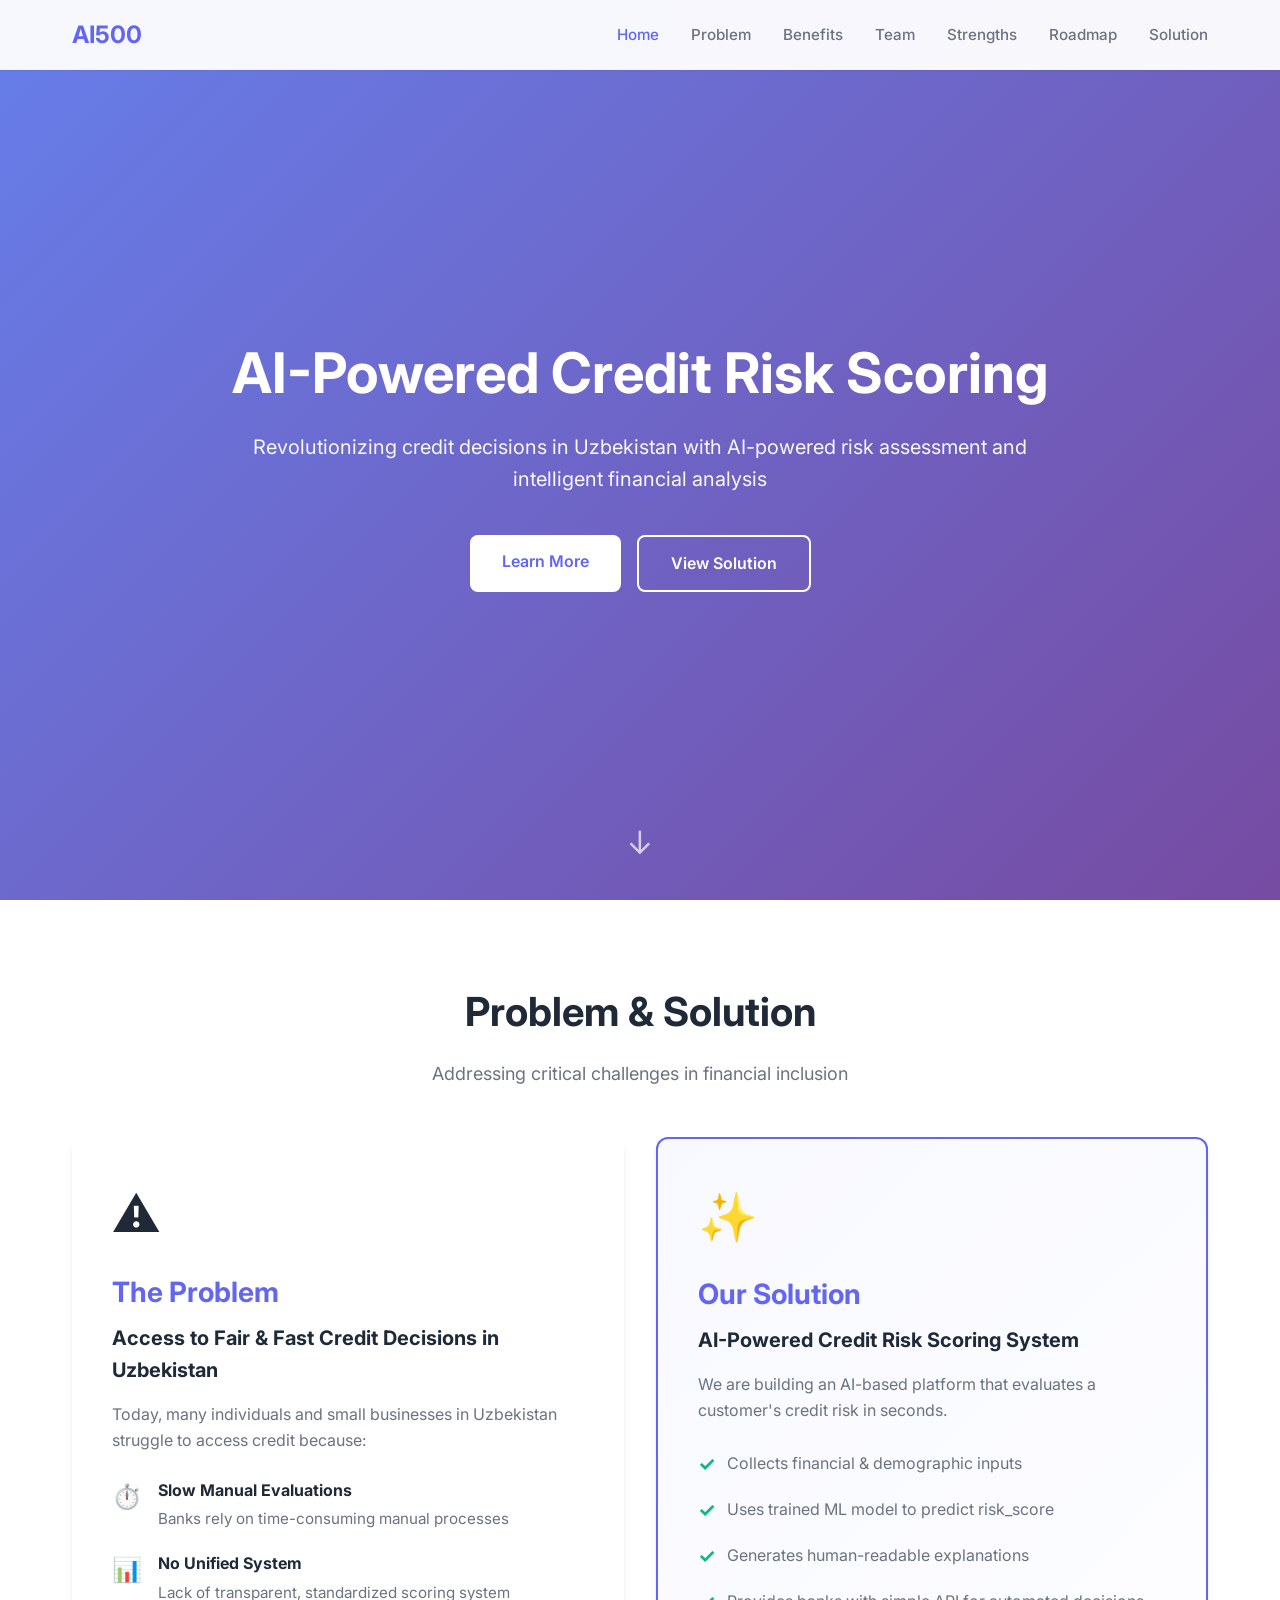
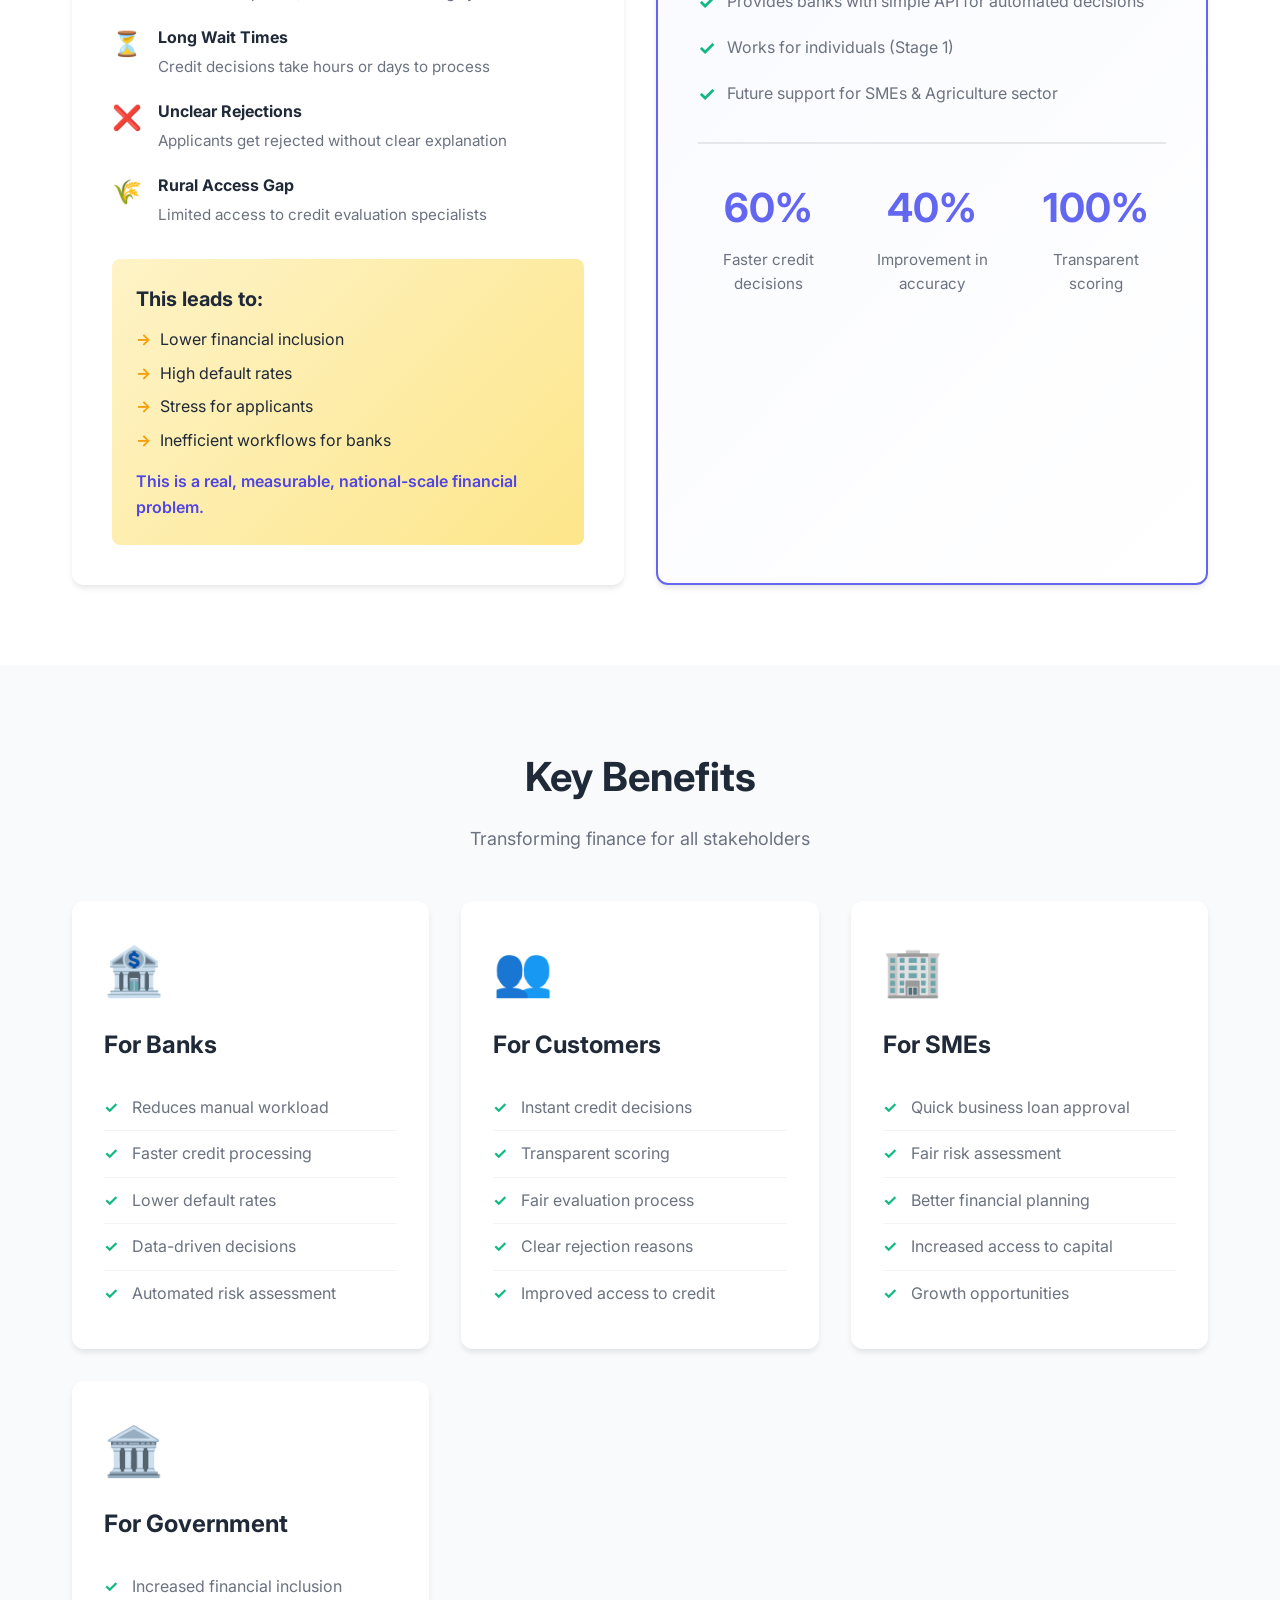
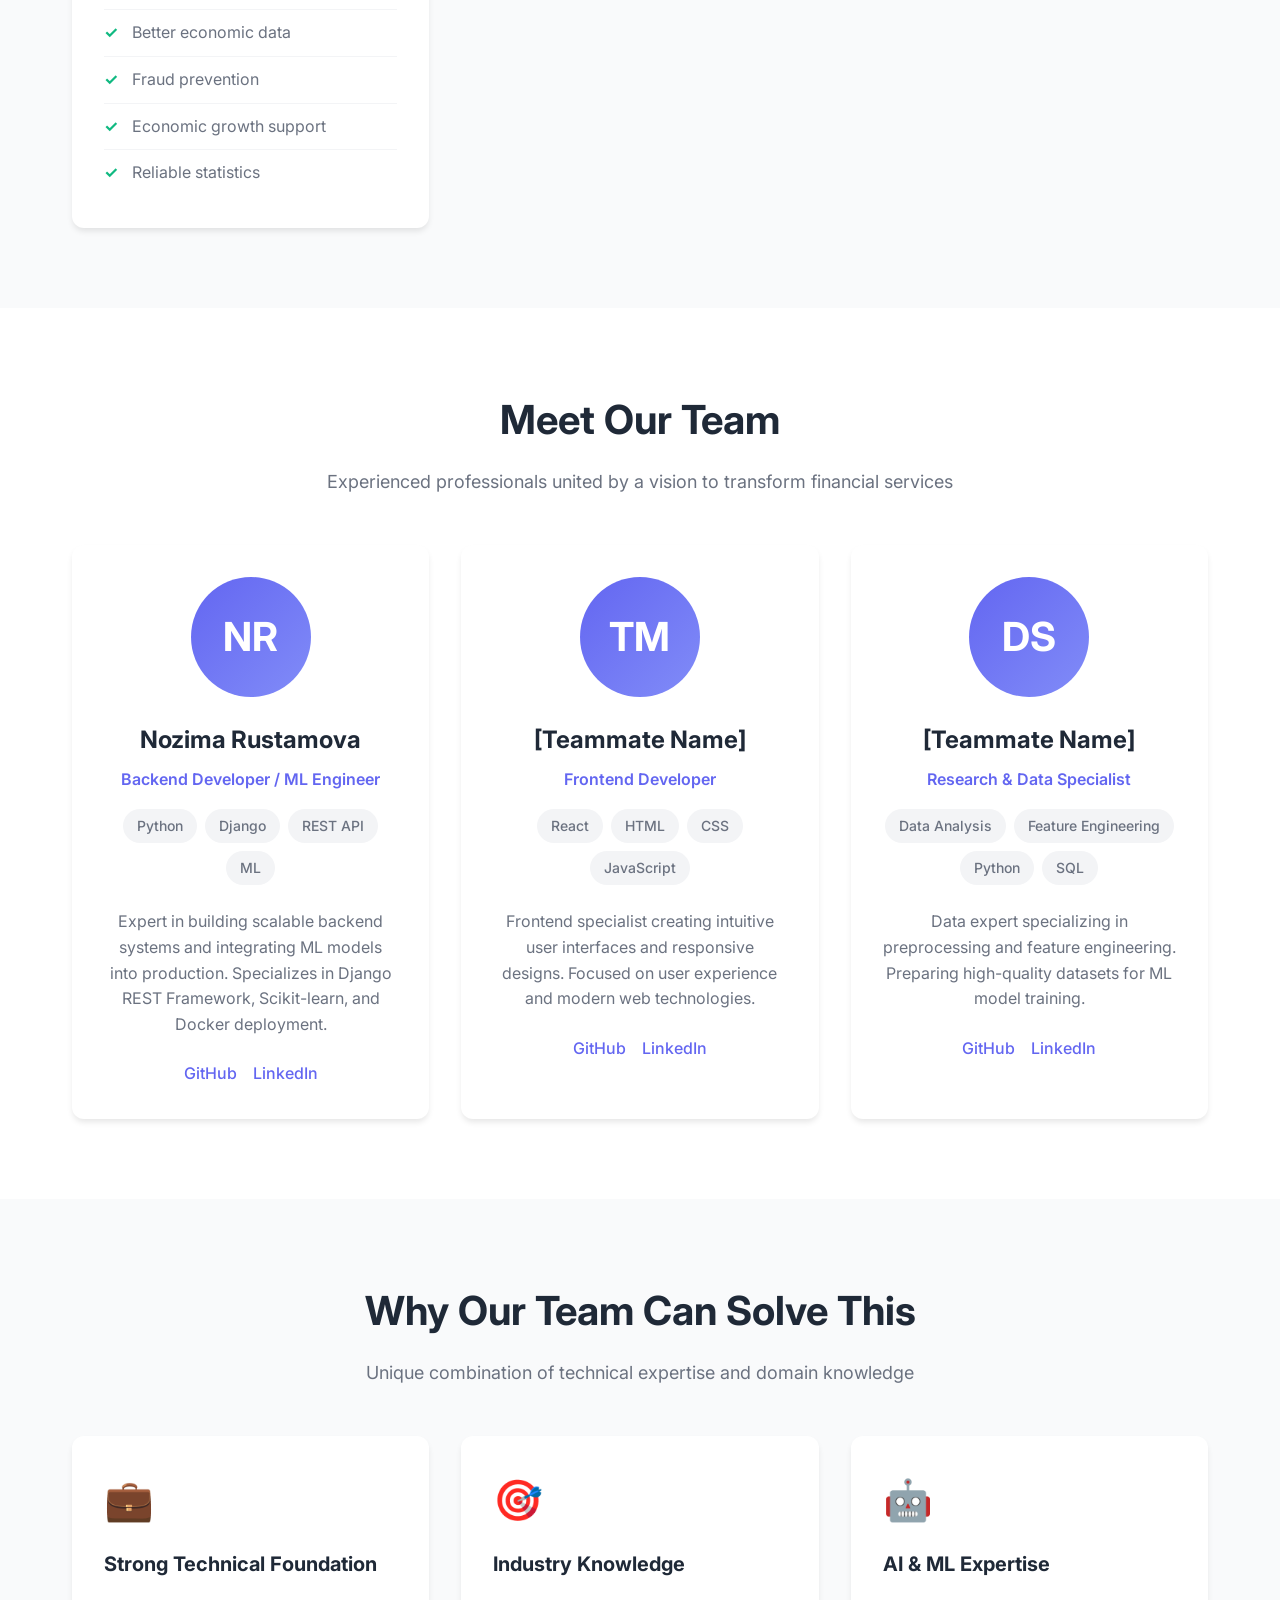
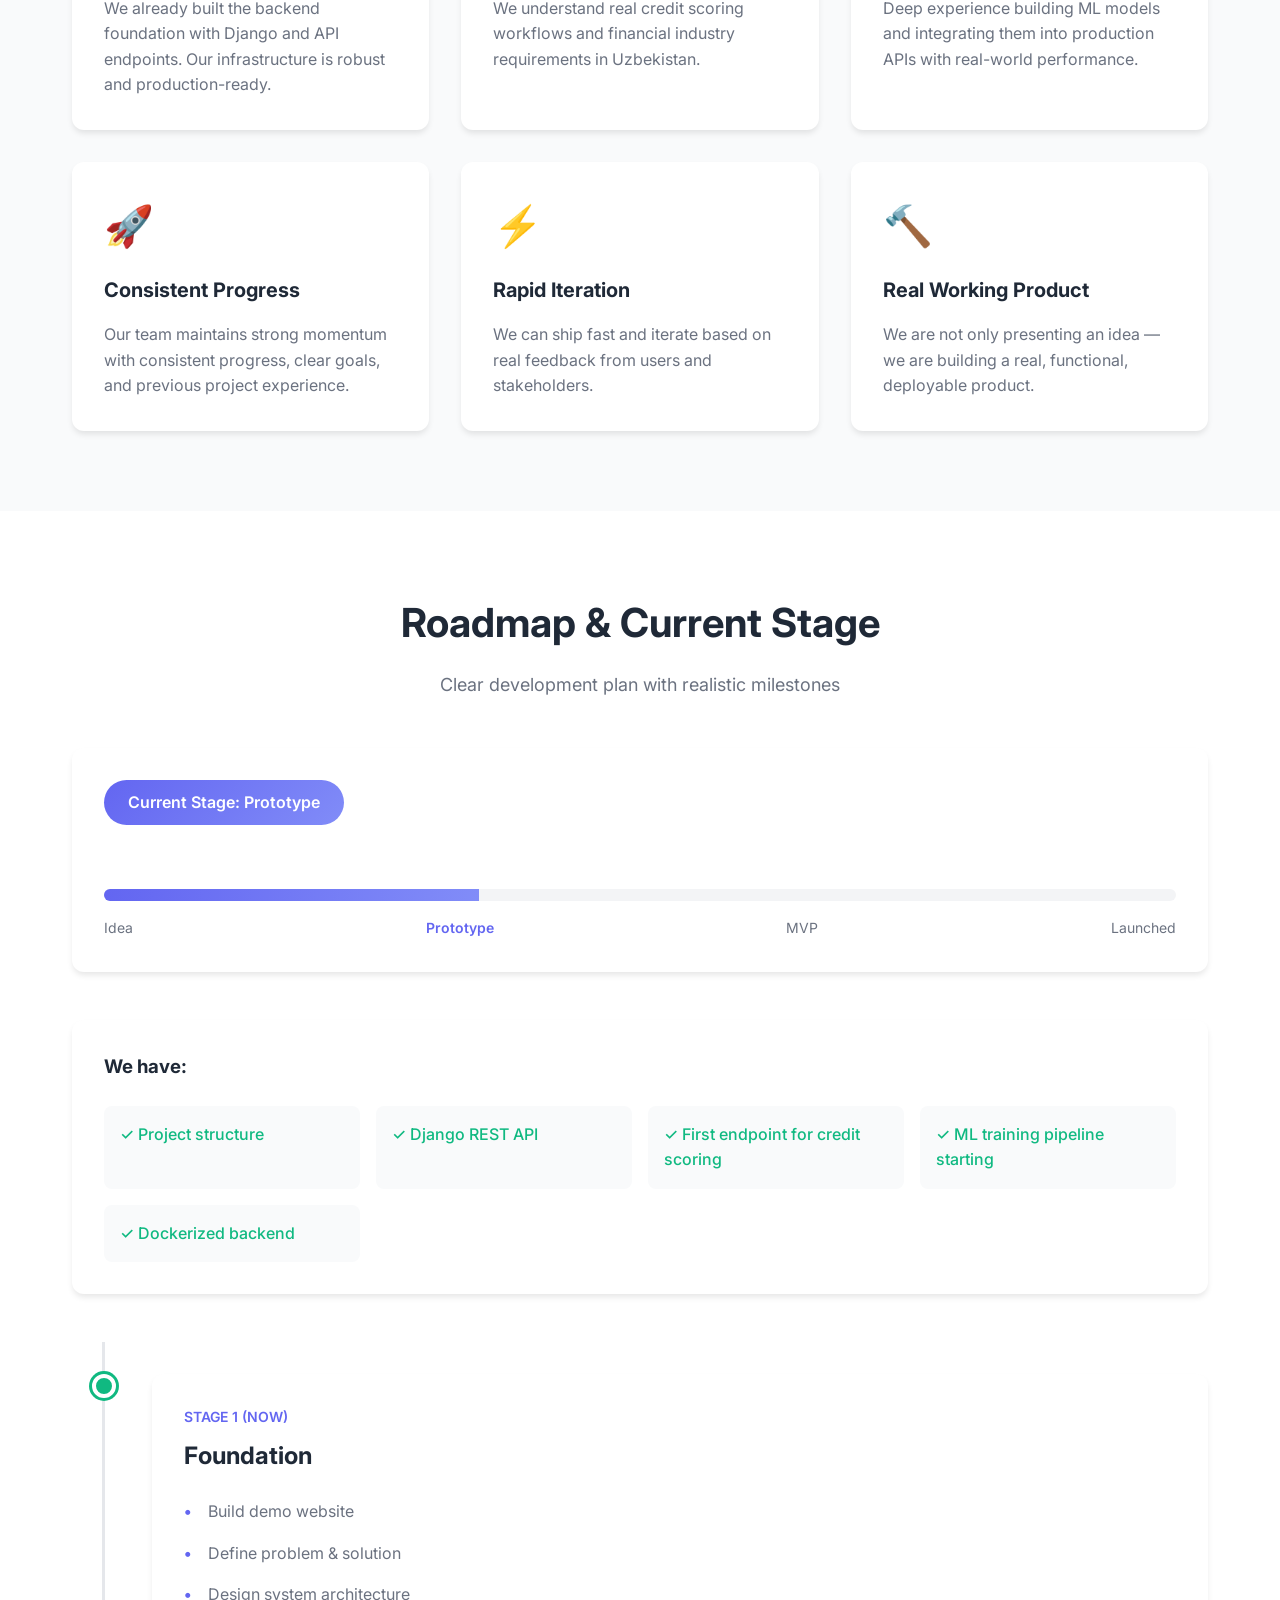
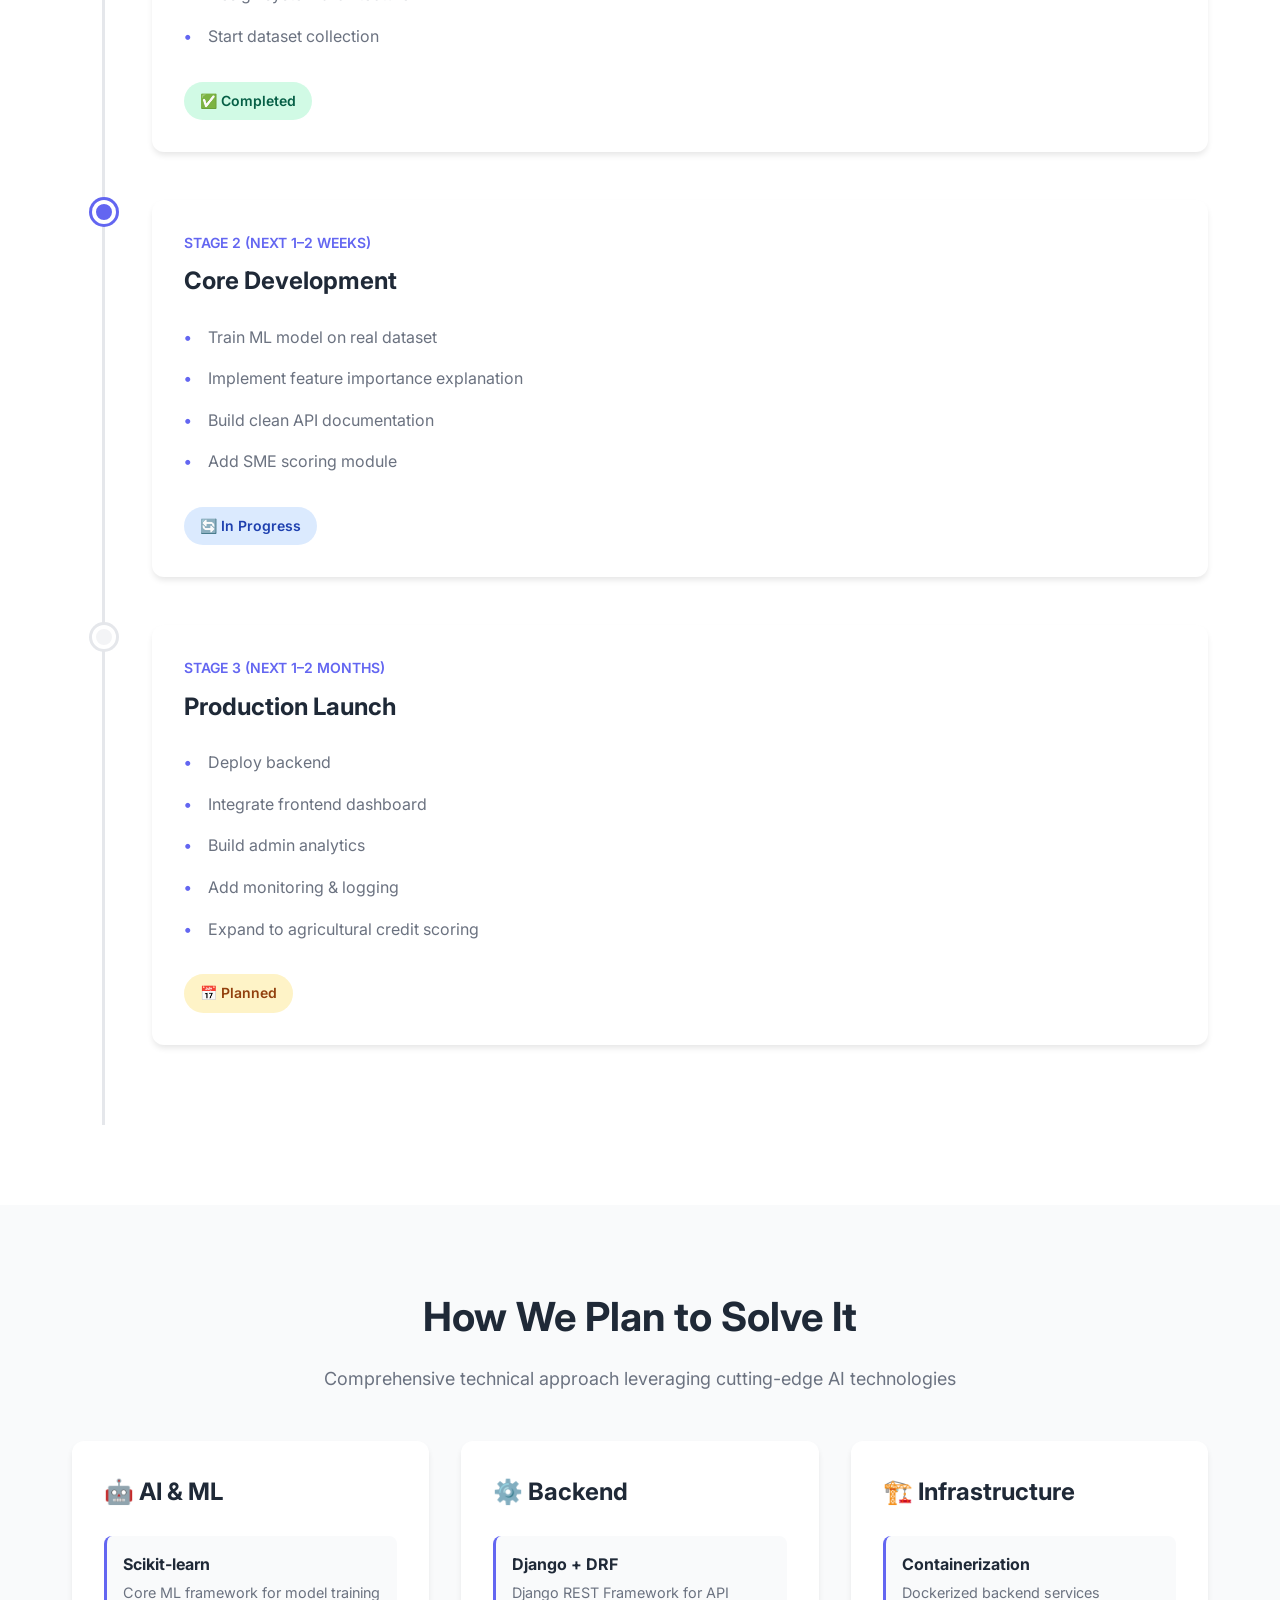
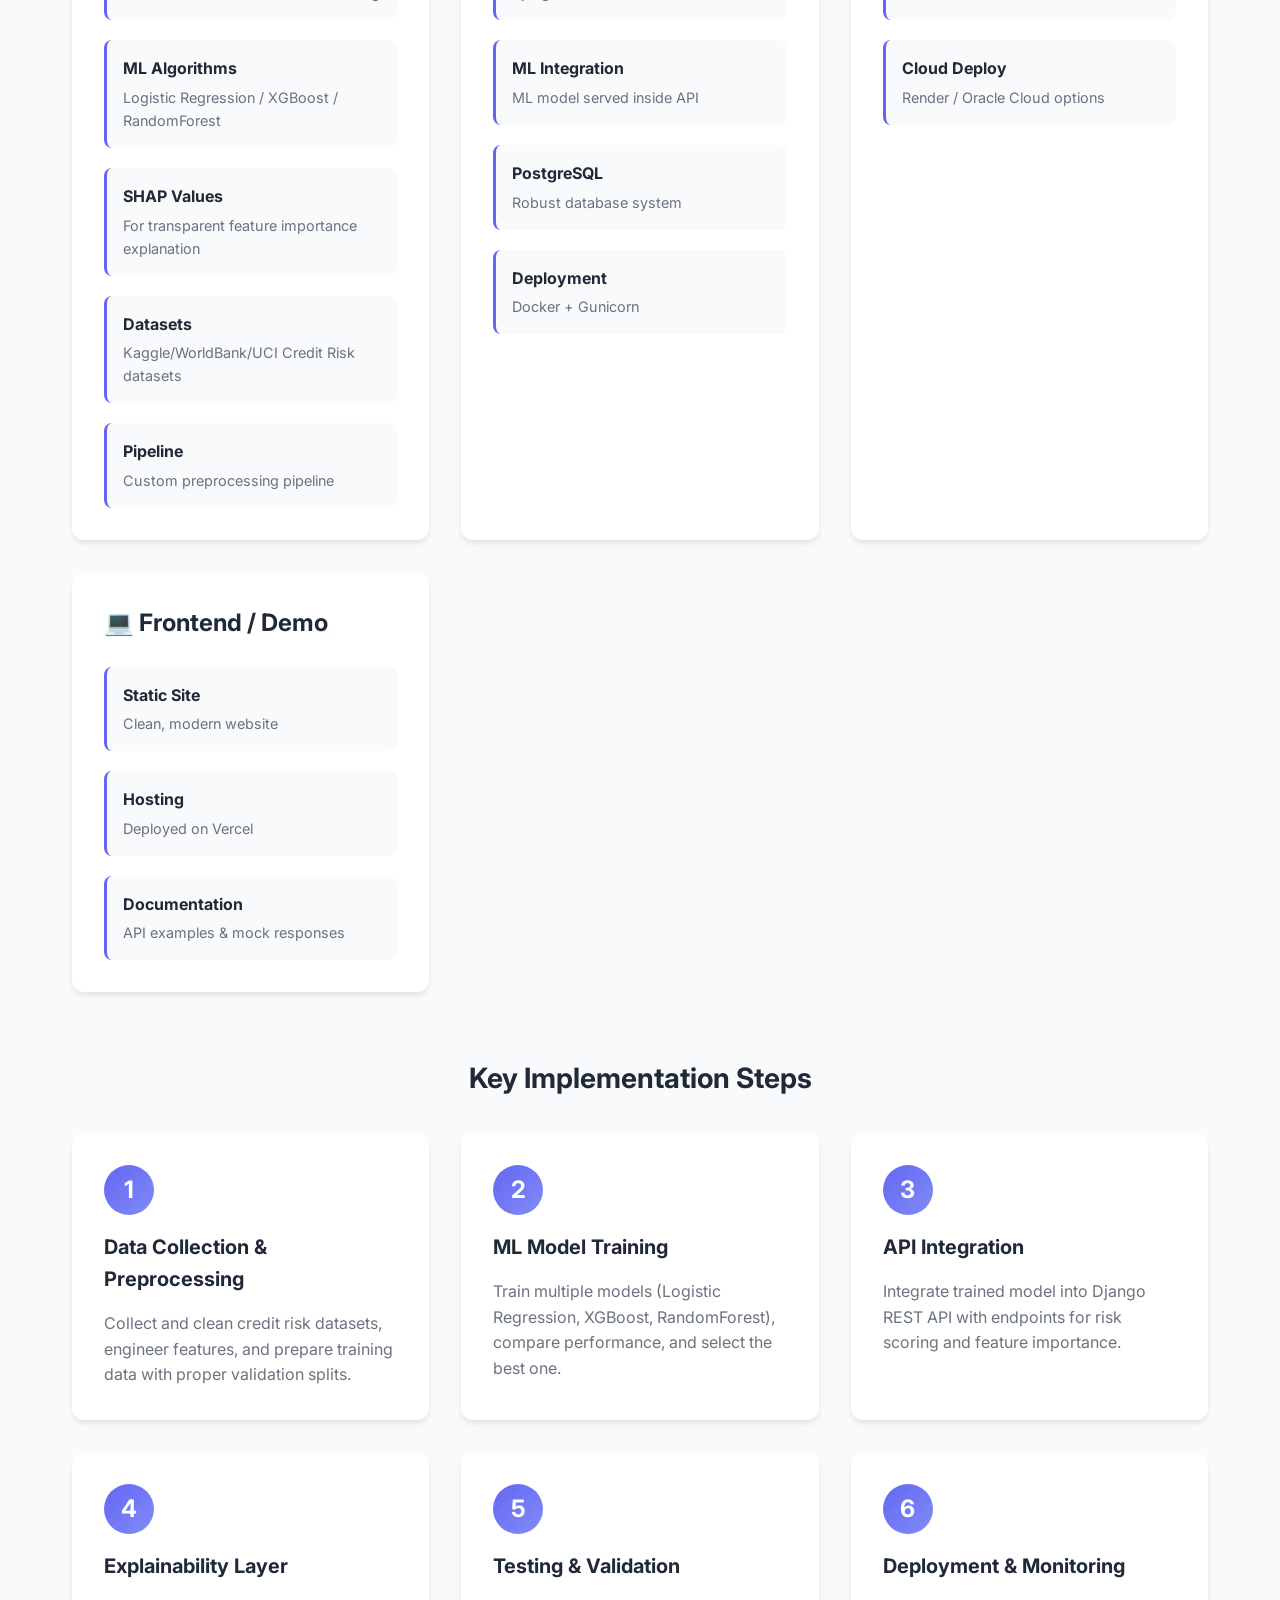
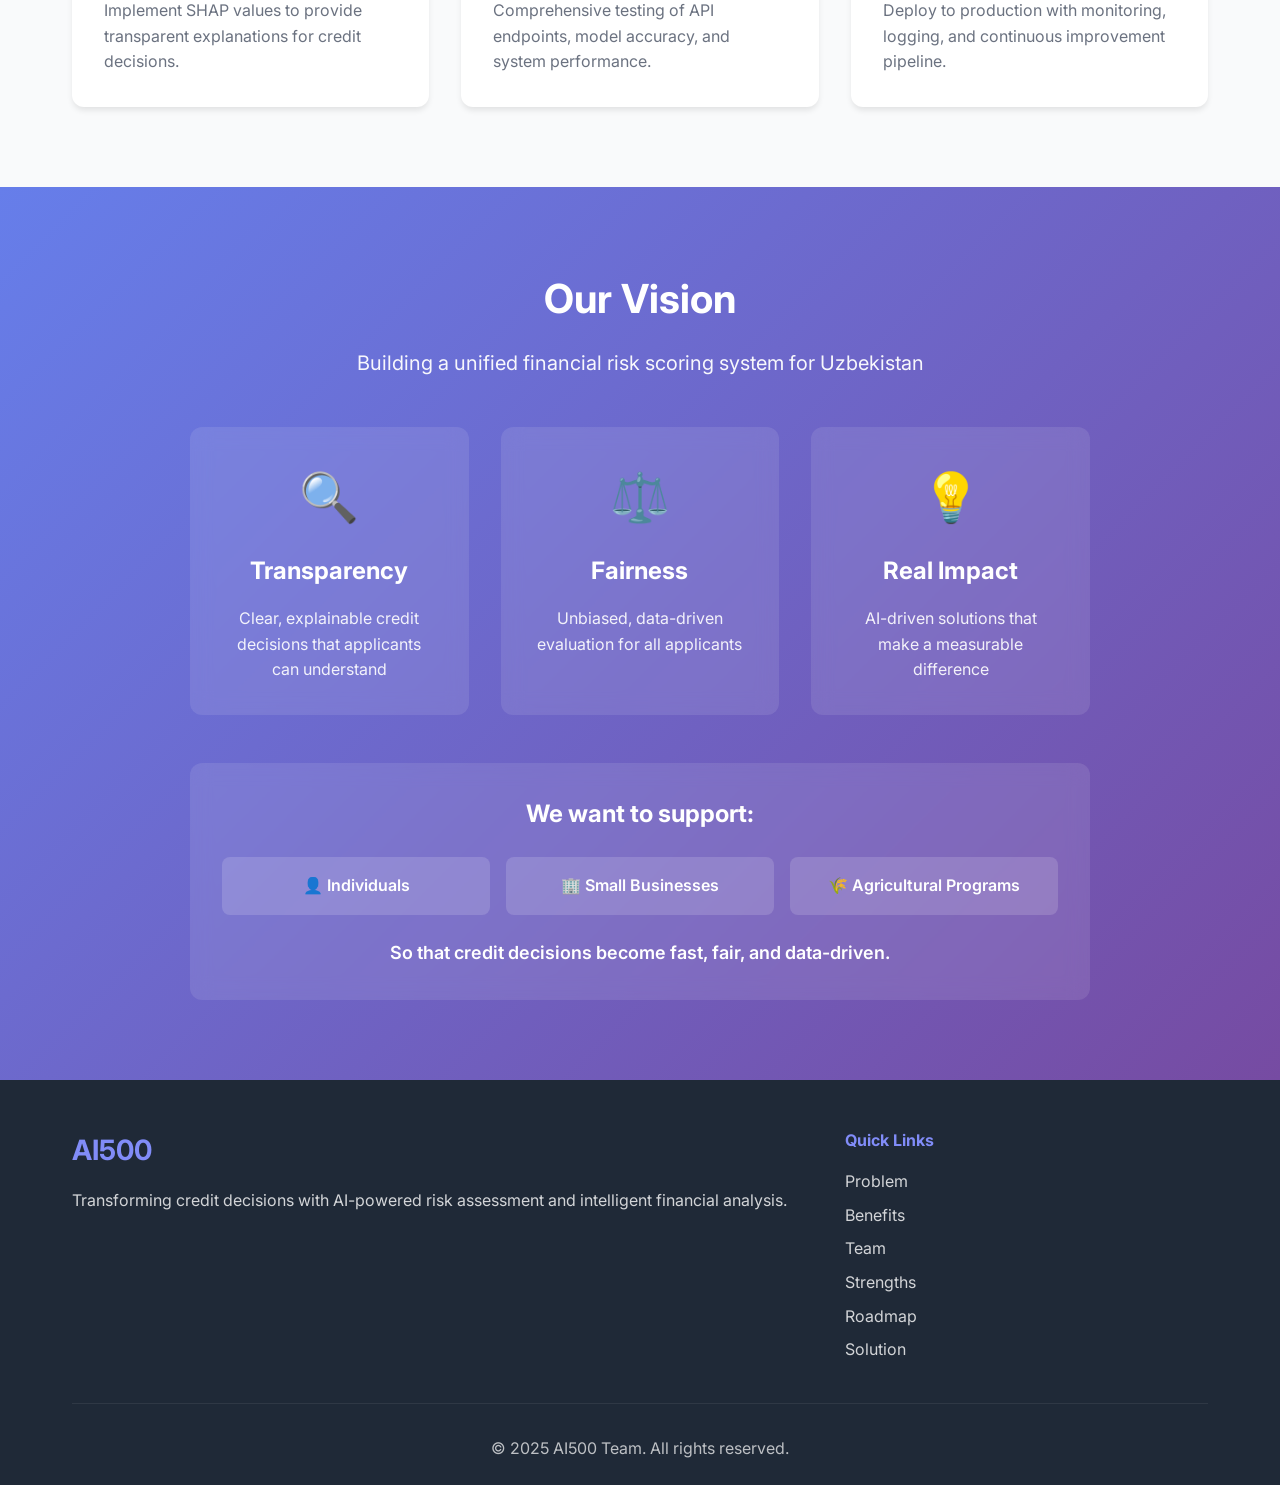
==== index.html @ 880e26fe "fixed location" ====
<!DOCTYPE html>
<html lang="en">
<head>
    <meta charset="UTF-8">
    <meta name="viewport" content="width=device-width, initial-scale=1.0">
    <title>AI500 - AI-Powered Credit Risk Scoring</title>
    <link rel="stylesheet" href="styles.css">
    <link href="https://fonts.googleapis.com/css2?family=Inter:wght@300;400;500;600;700&display=swap" rel="stylesheet">
</head>
<body>
    <!-- Navigation -->
    <nav class="navbar">
        <div class="container">
            <div class="nav-brand">AI500</div>
            <ul class="nav-menu">
                <li><a href="#hero">Home</a></li>
                <li><a href="#problem">Problem</a></li>
                <li><a href="#benefits">Benefits</a></li>
                <li><a href="#team">Team</a></li>
                <li><a href="#strengths">Strengths</a></li>
                <li><a href="#roadmap">Roadmap</a></li>
                <li><a href="#solution">Solution</a></li>
            </ul>
        </div>
    </nav>

    <!-- Hero Section -->
    <section id="hero" class="hero">
        <div class="container hero-content">
            <h1 class="hero-title">AI-Powered Credit Risk Scoring</h1>
            <p class="hero-subtitle">Revolutionizing credit decisions in Uzbekistan with AI-powered risk assessment and intelligent financial analysis</p>
            <div class="hero-buttons">
                <a href="#problem" class="btn btn-primary">Learn More</a>
                <a href="#solution" class="btn btn-secondary">View Solution</a>
            </div>
        </div>
        <div class="scroll-indicator">↓</div>
    </section>

    <!-- Problem & Solution Section -->
    <section id="problem" class="section">
        <div class="container">
            <h2 class="section-title">Problem & Solution</h2>
            <p class="section-subtitle">Addressing critical challenges in financial inclusion</p>

            <div class="problem-solution-grid">
                <!-- Problem -->
                <div class="card">
                    <div class="card-icon problem-icon">⚠️</div>
                    <h3>The Problem</h3>
                    <h4>Access to Fair & Fast Credit Decisions in Uzbekistan</h4>
                    <p class="subtext">Today, many individuals and small businesses in Uzbekistan struggle to access credit because:</p>
                    
                    <div class="issue-list">
                        <div class="issue-item">
                            <span class="issue-bullet">⏱️</span>
                            <div>
                                <strong>Slow Manual Evaluations</strong>
                                <p>Banks rely on time-consuming manual processes</p>
                            </div>
                        </div>
                        <div class="issue-item">
                            <span class="issue-bullet">📊</span>
                            <div>
                                <strong>No Unified System</strong>
                                <p>Lack of transparent, standardized scoring system</p>
                            </div>
                        </div>
                        <div class="issue-item">
                            <span class="issue-bullet">⏳</span>
                            <div>
                                <strong>Long Wait Times</strong>
                                <p>Credit decisions take hours or days to process</p>
                            </div>
                        </div>
                        <div class="issue-item">
                            <span class="issue-bullet">❌</span>
                            <div>
                                <strong>Unclear Rejections</strong>
                                <p>Applicants get rejected without clear explanation</p>
                            </div>
                        </div>
                        <div class="issue-item">
                            <span class="issue-bullet">🌾</span>
                            <div>
                                <strong>Rural Access Gap</strong>
                                <p>Limited access to credit evaluation specialists</p>
                            </div>
                        </div>
                    </div>

                    <div class="impact-box">
                        <h4>This leads to:</h4>
                        <ul>
                            <li>Lower financial inclusion</li>
                            <li>High default rates</li>
                            <li>Stress for applicants</li>
                            <li>Inefficient workflows for banks</li>
                        </ul>
                        <p class="highlight">This is a real, measurable, national-scale financial problem.</p>
                    </div>
                </div>

                <!-- Solution -->
                <div class="card card-highlight">
                    <div class="card-icon solution-icon">✨</div>
                    <h3>Our Solution</h3>
                    <h4>AI-Powered Credit Risk Scoring System</h4>
                    <p class="subtext">We are building an AI-based platform that evaluates a customer's credit risk in seconds.</p>
                    
                    <div class="feature-list">
                        <div class="feature-item">
                            <span class="feature-check">✓</span>
                            <p>Collects financial & demographic inputs</p>
                        </div>
                        <div class="feature-item">
                            <span class="feature-check">✓</span>
                            <p>Uses trained ML model to predict risk_score</p>
                        </div>
                        <div class="feature-item">
                            <span class="feature-check">✓</span>
                            <p>Generates human-readable explanations</p>
                        </div>
                        <div class="feature-item">
                            <span class="feature-check">✓</span>
                            <p>Provides banks with simple API for automated decisions</p>
                        </div>
                        <div class="feature-item">
                            <span class="feature-check">✓</span>
                            <p>Works for individuals (Stage 1)</p>
                        </div>
                        <div class="feature-item">
                            <span class="feature-check">✓</span>
                            <p>Future support for SMEs & Agriculture sector</p>
                        </div>
                    </div>

                    <div class="stats-grid">
                        <div class="stat-item">
                            <div class="stat-number">60%</div>
                            <div class="stat-label">Faster credit decisions</div>
                        </div>
                        <div class="stat-item">
                            <div class="stat-number">40%</div>
                            <div class="stat-label">Improvement in accuracy</div>
                        </div>
                        <div class="stat-item">
                            <div class="stat-number">100%</div>
                            <div class="stat-label">Transparent scoring</div>
                        </div>
                    </div>
                </div>
            </div>
        </div>
    </section>

    <!-- Benefits Section -->
    <section id="benefits" class="section section-alt">
        <div class="container">
            <h2 class="section-title">Key Benefits</h2>
            <p class="section-subtitle">Transforming finance for all stakeholders</p>

            <div class="benefits-grid">
                <div class="benefit-card">
                    <div class="benefit-icon">🏦</div>
                    <h3>For Banks</h3>
                    <ul>
                        <li>Reduces manual workload</li>
                        <li>Faster credit processing</li>
                        <li>Lower default rates</li>
                        <li>Data-driven decisions</li>
                        <li>Automated risk assessment</li>
                    </ul>
                </div>

                <div class="benefit-card">
                    <div class="benefit-icon">👥</div>
                    <h3>For Customers</h3>
                    <ul>
                        <li>Instant credit decisions</li>
                        <li>Transparent scoring</li>
                        <li>Fair evaluation process</li>
                        <li>Clear rejection reasons</li>
                        <li>Improved access to credit</li>
                    </ul>
                </div>

                <div class="benefit-card">
                    <div class="benefit-icon">🏢</div>
                    <h3>For SMEs</h3>
                    <ul>
                        <li>Quick business loan approval</li>
                        <li>Fair risk assessment</li>
                        <li>Better financial planning</li>
                        <li>Increased access to capital</li>
                        <li>Growth opportunities</li>
                    </ul>
                </div>

                <div class="benefit-card">
                    <div class="benefit-icon">🏛️</div>
                    <h3>For Government</h3>
                    <ul>
                        <li>Increased financial inclusion</li>
                        <li>Better economic data</li>
                        <li>Fraud prevention</li>
                        <li>Economic growth support</li>
                        <li>Reliable statistics</li>
                    </ul>
                </div>
            </div>
        </div>
    </section>

    <!-- Team Section -->
    <section id="team" class="section">
        <div class="container">
            <h2 class="section-title">Meet Our Team</h2>
            <p class="section-subtitle">Experienced professionals united by a vision to transform financial services</p>

            <div class="team-grid">
                <div class="team-card">
                    <div class="team-avatar">NR</div>
                    <h3>Nozima Rustamova</h3>
                    <p class="team-role">Backend Developer / ML Engineer</p>
                    <div class="team-skills">
                        <span class="skill-tag">Python</span>
                        <span class="skill-tag">Django</span>
                        <span class="skill-tag">REST API</span>
                        <span class="skill-tag">ML</span>
                    </div>
                    <p class="team-description">Expert in building scalable backend systems and integrating ML models into production. Specializes in Django REST Framework, Scikit-learn, and Docker deployment.</p>
                    <div class="team-links">
                        <a href="#" class="social-link">GitHub</a>
                        <a href="#" class="social-link">LinkedIn</a>
                    </div>
                </div>

                <div class="team-card">
                    <div class="team-avatar">TM</div>
                    <h3>[Teammate Name]</h3>
                    <p class="team-role">Frontend Developer</p>
                    <div class="team-skills">
                        <span class="skill-tag">React</span>
                        <span class="skill-tag">HTML</span>
                        <span class="skill-tag">CSS</span>
                        <span class="skill-tag">JavaScript</span>
                    </div>
                    <p class="team-description">Frontend specialist creating intuitive user interfaces and responsive designs. Focused on user experience and modern web technologies.</p>
                    <div class="team-links">
                        <a href="#" class="social-link">GitHub</a>
                        <a href="#" class="social-link">LinkedIn</a>
                    </div>
                </div>

                <div class="team-card">
                    <div class="team-avatar">DS</div>
                    <h3>[Teammate Name]</h3>
                    <p class="team-role">Research & Data Specialist</p>
                    <div class="team-skills">
                        <span class="skill-tag">Data Analysis</span>
                        <span class="skill-tag">Feature Engineering</span>
                        <span class="skill-tag">Python</span>
                        <span class="skill-tag">SQL</span>
                    </div>
                    <p class="team-description">Data expert specializing in preprocessing and feature engineering. Preparing high-quality datasets for ML model training.</p>
                    <div class="team-links">
                        <a href="#" class="social-link">GitHub</a>
                        <a href="#" class="social-link">LinkedIn</a>
                    </div>
                </div>
            </div>
        </div>
    </section>

    <!-- Strengths Section -->
    <section id="strengths" class="section section-alt">
        <div class="container">
            <h2 class="section-title">Why Our Team Can Solve This</h2>
            <p class="section-subtitle">Unique combination of technical expertise and domain knowledge</p>

            <div class="strengths-grid">
                <div class="strength-card">
                    <div class="strength-icon">💼</div>
                    <h3>Strong Technical Foundation</h3>
                    <p>We already built the backend foundation with Django and API endpoints. Our infrastructure is robust and production-ready.</p>
                </div>

                <div class="strength-card">
                    <div class="strength-icon">🎯</div>
                    <h3>Industry Knowledge</h3>
                    <p>We understand real credit scoring workflows and financial industry requirements in Uzbekistan.</p>
                </div>

                <div class="strength-card">
                    <div class="strength-icon">🤖</div>
                    <h3>AI & ML Expertise</h3>
                    <p>Deep experience building ML models and integrating them into production APIs with real-world performance.</p>
                </div>

                <div class="strength-card">
                    <div class="strength-icon">🚀</div>
                    <h3>Consistent Progress</h3>
                    <p>Our team maintains strong momentum with consistent progress, clear goals, and previous project experience.</p>
                </div>

                <div class="strength-card">
                    <div class="strength-icon">⚡</div>
                    <h3>Rapid Iteration</h3>
                    <p>We can ship fast and iterate based on real feedback from users and stakeholders.</p>
                </div>

                <div class="strength-card">
                    <div class="strength-icon">🔨</div>
                    <h3>Real Working Product</h3>
                    <p>We are not only presenting an idea — we are building a real, functional, deployable product.</p>
                </div>
            </div>
        </div>
    </section>

    <!-- Roadmap Section -->
    <section id="roadmap" class="section">
        <div class="container">
            <h2 class="section-title">Roadmap & Current Stage</h2>
            <p class="section-subtitle">Clear development plan with realistic milestones</p>

            <div class="current-stage">
                <div class="stage-badge">Current Stage: Prototype</div>
                <div class="stage-progress">
                    <div class="progress-bar">
                        <div class="progress-fill" style="width: 35%"></div>
                    </div>
                    <div class="progress-labels">
                        <span>Idea</span>
                        <span class="active">Prototype</span>
                        <span>MVP</span>
                        <span>Launched</span>
                    </div>
                </div>
            </div>

            <div class="current-status">
                <h3>We have:</h3>
                <div class="status-grid">
                    <div class="status-item completed">✓ Project structure</div>
                    <div class="status-item completed">✓ Django REST API</div>
                    <div class="status-item completed">✓ First endpoint for credit scoring</div>
                    <div class="status-item completed">✓ ML training pipeline starting</div>
                    <div class="status-item completed">✓ Dockerized backend</div>
                </div>
            </div>

            <div class="timeline">
                <div class="timeline-item">
                    <div class="timeline-marker completed"></div>
                    <div class="timeline-content">
                        <div class="timeline-period">Stage 1 (Now)</div>
                        <h3>Foundation</h3>
                        <ul>
                            <li>Build demo website</li>
                            <li>Define problem & solution</li>
                            <li>Design system architecture</li>
                            <li>Start dataset collection</li>
                        </ul>
                        <div class="timeline-status status-completed">✅ Completed</div>
                    </div>
                </div>

                <div class="timeline-item">
                    <div class="timeline-marker active"></div>
                    <div class="timeline-content">
                        <div class="timeline-period">Stage 2 (Next 1–2 weeks)</div>
                        <h3>Core Development</h3>
                        <ul>
                            <li>Train ML model on real dataset</li>
                            <li>Implement feature importance explanation</li>
                            <li>Build clean API documentation</li>
                            <li>Add SME scoring module</li>
                        </ul>
                        <div class="timeline-status status-progress">🔄 In Progress</div>
                    </div>
                </div>

                <div class="timeline-item">
                    <div class="timeline-marker"></div>
                    <div class="timeline-content">
                        <div class="timeline-period">Stage 3 (Next 1–2 months)</div>
                        <h3>Production Launch</h3>
                        <ul>
                            <li>Deploy backend</li>
                            <li>Integrate frontend dashboard</li>
                            <li>Build admin analytics</li>
                            <li>Add monitoring & logging</li>
                            <li>Expand to agricultural credit scoring</li>
                        </ul>
                        <div class="timeline-status status-planned">📅 Planned</div>
                    </div>
                </div>
            </div>
        </div>
    </section>

    <!-- Solution/Tech Stack Section -->
    <section id="solution" class="section section-alt">
        <div class="container">
            <h2 class="section-title">How We Plan to Solve It</h2>
            <p class="section-subtitle">Comprehensive technical approach leveraging cutting-edge AI technologies</p>

            <div class="tech-overview">
                <div class="tech-category">
                    <h3>🤖 AI & ML</h3>
                    <div class="tech-items">
                        <div class="tech-item">
                            <strong>Scikit-learn</strong>
                            <p>Core ML framework for model training</p>
                        </div>
                        <div class="tech-item">
                            <strong>ML Algorithms</strong>
                            <p>Logistic Regression / XGBoost / RandomForest</p>
                        </div>
                        <div class="tech-item">
                            <strong>SHAP Values</strong>
                            <p>For transparent feature importance explanation</p>
                        </div>
                        <div class="tech-item">
                            <strong>Datasets</strong>
                            <p>Kaggle/WorldBank/UCI Credit Risk datasets</p>
                        </div>
                        <div class="tech-item">
                            <strong>Pipeline</strong>
                            <p>Custom preprocessing pipeline</p>
                        </div>
                    </div>
                </div>

                <div class="tech-category">
                    <h3>⚙️ Backend</h3>
                    <div class="tech-items">
                        <div class="tech-item">
                            <strong>Django + DRF</strong>
                            <p>Django REST Framework for API</p>
                        </div>
                        <div class="tech-item">
                            <strong>ML Integration</strong>
                            <p>ML model served inside API</p>
                        </div>
                        <div class="tech-item">
                            <strong>PostgreSQL</strong>
                            <p>Robust database system</p>
                        </div>
                        <div class="tech-item">
                            <strong>Deployment</strong>
                            <p>Docker + Gunicorn</p>
                        </div>
                    </div>
                </div>

                <div class="tech-category">
                    <h3>🏗️ Infrastructure</h3>
                    <div class="tech-items">
                        <div class="tech-item">
                            <strong>Containerization</strong>
                            <p>Dockerized backend services</p>
                        </div>
                        <div class="tech-item">
                            <strong>Cloud Deploy</strong>
                            <p>Render / Oracle Cloud options</p>
                        </div>
                    </div>
                </div>

                <div class="tech-category">
                    <h3>💻 Frontend / Demo</h3>
                    <div class="tech-items">
                        <div class="tech-item">
                            <strong>Static Site</strong>
                            <p>Clean, modern website</p>
                        </div>
                        <div class="tech-item">
                            <strong>Hosting</strong>
                            <p>Deployed on Vercel</p>
                        </div>
                        <div class="tech-item">
                            <strong>Documentation</strong>
                            <p>API examples & mock responses</p>
                        </div>
                    </div>
                </div>
            </div>

            <div class="architecture-steps">
                <h3>Key Implementation Steps</h3>
                <div class="steps-grid">
                    <div class="step-card">
                        <div class="step-number">1</div>
                        <h4>Data Collection & Preprocessing</h4>
                        <p>Collect and clean credit risk datasets, engineer features, and prepare training data with proper validation splits.</p>
                    </div>
                    <div class="step-card">
                        <div class="step-number">2</div>
                        <h4>ML Model Training</h4>
                        <p>Train multiple models (Logistic Regression, XGBoost, RandomForest), compare performance, and select the best one.</p>
                    </div>
                    <div class="step-card">
                        <div class="step-number">3</div>
                        <h4>API Integration</h4>
                        <p>Integrate trained model into Django REST API with endpoints for risk scoring and feature importance.</p>
                    </div>
                    <div class="step-card">
                        <div class="step-number">4</div>
                        <h4>Explainability Layer</h4>
                        <p>Implement SHAP values to provide transparent explanations for credit decisions.</p>
                    </div>
                    <div class="step-card">
                        <div class="step-number">5</div>
                        <h4>Testing & Validation</h4>
                        <p>Comprehensive testing of API endpoints, model accuracy, and system performance.</p>
                    </div>
                    <div class="step-card">
                        <div class="step-number">6</div>
                        <h4>Deployment & Monitoring</h4>
                        <p>Deploy to production with monitoring, logging, and continuous improvement pipeline.</p>
                    </div>
                </div>
            </div>
        </div>
    </section>

    <!-- Vision Section -->
    <section id="vision" class="section vision-section">
        <div class="container">
            <div class="vision-content">
                <h2>Our Vision</h2>
                <p class="vision-intro">Building a unified financial risk scoring system for Uzbekistan</p>
                
                <div class="vision-pillars">
                    <div class="pillar">
                        <div class="pillar-icon">🔍</div>
                        <h3>Transparency</h3>
                        <p>Clear, explainable credit decisions that applicants can understand</p>
                    </div>
                    <div class="pillar">
                        <div class="pillar-icon">⚖️</div>
                        <h3>Fairness</h3>
                        <p>Unbiased, data-driven evaluation for all applicants</p>
                    </div>
                    <div class="pillar">
                        <div class="pillar-icon">💡</div>
                        <h3>Real Impact</h3>
                        <p>AI-driven solutions that make a measurable difference</p>
                    </div>
                </div>

                <div class="vision-targets">
                    <h3>We want to support:</h3>
                    <div class="targets-grid">
                        <div class="target-item">👤 Individuals</div>
                        <div class="target-item">🏢 Small Businesses</div>
                        <div class="target-item">🌾 Agricultural Programs</div>
                    </div>
                    <p class="vision-goal">So that credit decisions become fast, fair, and data-driven.</p>
                </div>
            </div>
        </div>
    </section>

    <!-- Footer -->
    <footer class="footer">
        <div class="container">
            <div class="footer-content">
                <div class="footer-brand">
                    <h3>AI500</h3>
                    <p>Transforming credit decisions with AI-powered risk assessment and intelligent financial analysis.</p>
                </div>
                <div class="footer-links">
                    <h4>Quick Links</h4>
                    <ul>
                        <li><a href="#problem">Problem</a></li>
                        <li><a href="#benefits">Benefits</a></li>
                        <li><a href="#team">Team</a></li>
                        <li><a href="#strengths">Strengths</a></li>
                        <li><a href="#roadmap">Roadmap</a></li>
                        <li><a href="#solution">Solution</a></li>
                    </ul>
                </div>
            </div>
            <div class="footer-bottom">
                <p>&copy; 2025 AI500 Team. All rights reserved.</p>
            </div>
        </div>
    </footer>

    <script src="script.js"></script>
</body>
</html>
---- styles.css ----
/* Reset and Base Styles */
* {
    margin: 0;
    padding: 0;
    box-sizing: border-box;
}

:root {
    --primary-color: #6366f1;
    --primary-dark: #4f46e5;
    --primary-light: #818cf8;
    --secondary-color: #10b981;
    --accent-color: #f59e0b;
    --text-primary: #1f2937;
    --text-secondary: #6b7280;
    --text-light: #9ca3af;
    --bg-primary: #ffffff;
    --bg-secondary: #f9fafb;
    --bg-alt: #f3f4f6;
    --border-color: #e5e7eb;
    --shadow-sm: 0 1px 2px 0 rgba(0, 0, 0, 0.05);
    --shadow-md: 0 4px 6px -1px rgba(0, 0, 0, 0.1);
    --shadow-lg: 0 10px 15px -3px rgba(0, 0, 0, 0.1);
    --shadow-xl: 0 20px 25px -5px rgba(0, 0, 0, 0.1);
}

html {
    scroll-behavior: smooth;
}

body {
    font-family: 'Inter', -apple-system, BlinkMacSystemFont, 'Segoe UI', sans-serif;
    line-height: 1.6;
    color: var(--text-primary);
    background-color: var(--bg-primary);
}

.container {
    max-width: 1200px;
    margin: 0 auto;
    padding: 0 2rem;
}

/* Navigation */
.navbar {
    position: fixed;
    top: 0;
    left: 0;
    right: 0;
    background: rgba(255, 255, 255, 0.95);
    backdrop-filter: blur(10px);
    box-shadow: var(--shadow-sm);
    z-index: 1000;
    transition: all 0.3s ease;
}

.navbar .container {
    display: flex;
    justify-content: space-between;
    align-items: center;
    padding: 1rem 2rem;
}

.nav-brand {
    font-size: 1.5rem;
    font-weight: 700;
    color: var(--primary-color);
}

.nav-menu {
    display: flex;
    list-style: none;
    gap: 2rem;
}

.nav-menu a {
    text-decoration: none;
    color: var(--text-secondary);
    font-weight: 500;
    transition: color 0.3s ease;
    font-size: 0.95rem;
}

.nav-menu a:hover {
    color: var(--primary-color);
}

/* Hero Section */
.hero {
    min-height: 100vh;
    display: flex;
    flex-direction: column;
    justify-content: center;
    align-items: center;
    background: linear-gradient(135deg, #667eea 0%, #764ba2 100%);
    color: white;
    text-align: center;
    padding: 6rem 2rem 4rem;
    position: relative;
}

.hero-content {
    max-width: 900px;
    animation: fadeInUp 0.8s ease;
}

.hero-title {
    font-size: 3.5rem;
    font-weight: 700;
    margin-bottom: 1.5rem;
    line-height: 1.2;
}

.hero-subtitle {
    font-size: 1.25rem;
    margin-bottom: 2.5rem;
    opacity: 0.95;
    line-height: 1.6;
}

.hero-buttons {
    display: flex;
    gap: 1rem;
    justify-content: center;
    flex-wrap: wrap;
}

.btn {
    padding: 0.875rem 2rem;
    border-radius: 8px;
    text-decoration: none;
    font-weight: 600;
    transition: all 0.3s ease;
    display: inline-block;
    font-size: 1rem;
}

.btn-primary {
    background: white;
    color: var(--primary-color);
}

.btn-primary:hover {
    transform: translateY(-2px);
    box-shadow: var(--shadow-lg);
}

.btn-secondary {
    background: transparent;
    color: white;
    border: 2px solid white;
}

.btn-secondary:hover {
    background: white;
    color: var(--primary-color);
}

.scroll-indicator {
    position: absolute;
    bottom: 2rem;
    font-size: 2rem;
    animation: bounce 2s infinite;
    opacity: 0.7;
}

@keyframes bounce {
    0%, 20%, 50%, 80%, 100% {
        transform: translateY(0);
    }
    40% {
        transform: translateY(-10px);
    }
    60% {
        transform: translateY(-5px);
    }
}

@keyframes fadeInUp {
    from {
        opacity: 0;
        transform: translateY(30px);
    }
    to {
        opacity: 1;
        transform: translateY(0);
    }
}

/* Section Styles */
.section {
    padding: 5rem 0;
}

.section-alt {
    background-color: var(--bg-secondary);
}

.section-title {
    font-size: 2.5rem;
    font-weight: 700;
    text-align: center;
    margin-bottom: 1rem;
    color: var(--text-primary);
}

.section-subtitle {
    text-align: center;
    font-size: 1.125rem;
    color: var(--text-secondary);
    margin-bottom: 3rem;
    max-width: 700px;
    margin-left: auto;
    margin-right: auto;
}

/* Problem & Solution Grid */
.problem-solution-grid {
    display: grid;
    grid-template-columns: repeat(auto-fit, minmax(500px, 1fr));
    gap: 2rem;
    margin-top: 3rem;
}

.card {
    background: white;
    border-radius: 12px;
    padding: 2.5rem;
    box-shadow: var(--shadow-md);
    transition: transform 0.3s ease, box-shadow 0.3s ease;
}

.card:hover {
    transform: translateY(-5px);
    box-shadow: var(--shadow-xl);
}

.card-highlight {
    border: 2px solid var(--primary-color);
    background: linear-gradient(135deg, #f8f9ff 0%, #ffffff 100%);
}

.card-icon {
    font-size: 3rem;
    margin-bottom: 1rem;
}

.card h3 {
    font-size: 1.75rem;
    margin-bottom: 0.5rem;
    color: var(--primary-color);
}

.card h4 {
    font-size: 1.25rem;
    margin-bottom: 1rem;
    color: var(--text-primary);
}

.subtext {
    color: var(--text-secondary);
    margin-bottom: 1.5rem;
}

/* Issue List */
.issue-list {
    display: flex;
    flex-direction: column;
    gap: 1.25rem;
    margin: 1.5rem 0;
}

.issue-item {
    display: flex;
    gap: 1rem;
    align-items: flex-start;
}

.issue-bullet {
    font-size: 1.5rem;
    flex-shrink: 0;
}

.issue-item strong {
    display: block;
    color: var(--text-primary);
    margin-bottom: 0.25rem;
}

.issue-item p {
    color: var(--text-secondary);
    font-size: 0.95rem;
}

/* Feature List */
.feature-list {
    display: flex;
    flex-direction: column;
    gap: 0.875rem;
    margin: 1.5rem 0;
}

.feature-item {
    display: flex;
    align-items: center;
    gap: 0.75rem;
}

.feature-check {
    color: var(--secondary-color);
    font-weight: 700;
    font-size: 1.25rem;
    flex-shrink: 0;
}

.feature-item p {
    color: var(--text-secondary);
    margin: 0;
}

/* Stats Grid */
.stats-grid {
    display: grid;
    grid-template-columns: repeat(3, 1fr);
    gap: 1.5rem;
    margin-top: 2rem;
    padding-top: 2rem;
    border-top: 2px solid var(--border-color);
}

.stat-item {
    text-align: center;
}

.stat-number {
    font-size: 2.5rem;
    font-weight: 700;
    color: var(--primary-color);
    margin-bottom: 0.5rem;
}

.stat-label {
    font-size: 0.95rem;
    color: var(--text-secondary);
}

/* Impact Box */
.impact-box {
    background: linear-gradient(135deg, #fef3c7 0%, #fde68a 100%);
    padding: 1.5rem;
    border-radius: 8px;
    margin-top: 2rem;
}

.impact-box h4 {
    margin-bottom: 0.75rem;
    color: var(--text-primary);
}

.impact-box ul {
    list-style: none;
    margin-bottom: 1rem;
}

.impact-box ul li {
    padding-left: 1.5rem;
    position: relative;
    margin-bottom: 0.5rem;
}

.impact-box ul li:before {
    content: "→";
    position: absolute;
    left: 0;
    color: var(--accent-color);
    font-weight: 700;
}

.highlight {
    font-weight: 600;
    color: var(--primary-dark);
    margin-top: 1rem;
}

/* Benefits Grid */
.benefits-grid {
    display: grid;
    grid-template-columns: repeat(auto-fit, minmax(280px, 1fr));
    gap: 2rem;
    margin-top: 3rem;
}

.benefit-card {
    background: white;
    border-radius: 12px;
    padding: 2rem;
    box-shadow: var(--shadow-md);
    transition: all 0.3s ease;
}

.benefit-card:hover {
    transform: translateY(-5px);
    box-shadow: var(--shadow-xl);
}

.benefit-icon {
    font-size: 3rem;
    margin-bottom: 1rem;
}

.benefit-card h3 {
    font-size: 1.5rem;
    margin-bottom: 1.25rem;
    color: var(--text-primary);
}

.benefit-card ul {
    list-style: none;
}

.benefit-card ul li {
    padding: 0.625rem 0;
    padding-left: 1.75rem;
    position: relative;
    color: var(--text-secondary);
    border-bottom: 1px solid var(--bg-alt);
}

.benefit-card ul li:last-child {
    border-bottom: none;
}

.benefit-card ul li:before {
    content: "✓";
    position: absolute;
    left: 0;
    color: var(--secondary-color);
    font-weight: 700;
}

/* Team Section */
.team-grid {
    display: grid;
    grid-template-columns: repeat(auto-fit, minmax(320px, 1fr));
    gap: 2rem;
    margin-top: 3rem;
}

.team-card {
    background: white;
    border-radius: 12px;
    padding: 2rem;
    box-shadow: var(--shadow-md);
    text-align: center;
    transition: all 0.3s ease;
}

.team-card:hover {
    transform: translateY(-5px);
    box-shadow: var(--shadow-xl);
}

.team-avatar {
    width: 120px;
    height: 120px;
    background: linear-gradient(135deg, var(--primary-color), var(--primary-light));
    color: white;
    border-radius: 50%;
    display: flex;
    align-items: center;
    justify-content: center;
    font-size: 2.5rem;
    font-weight: 700;
    margin: 0 auto 1.5rem;
}

.team-card h3 {
    font-size: 1.5rem;
    margin-bottom: 0.5rem;
    color: var(--text-primary);
}

.team-role {
    color: var(--primary-color);
    font-weight: 600;
    margin-bottom: 1rem;
}

.team-skills {
    display: flex;
    flex-wrap: wrap;
    gap: 0.5rem;
    justify-content: center;
    margin: 1rem 0;
}

.skill-tag {
    background: var(--bg-alt);
    color: var(--text-secondary);
    padding: 0.375rem 0.875rem;
    border-radius: 20px;
    font-size: 0.875rem;
    font-weight: 500;
}

.team-description {
    color: var(--text-secondary);
    margin: 1.5rem 0;
    line-height: 1.6;
}

.team-links {
    display: flex;
    gap: 1rem;
    justify-content: center;
    margin-top: 1.5rem;
}

.social-link {
    color: var(--primary-color);
    text-decoration: none;
    font-weight: 500;
    transition: color 0.3s ease;
}

.social-link:hover {
    color: var(--primary-dark);
}

/* Strengths Grid */
.strengths-grid {
    display: grid;
    grid-template-columns: repeat(auto-fit, minmax(340px, 1fr));
    gap: 2rem;
    margin-top: 3rem;
}

.strength-card {
    background: white;
    border-radius: 12px;
    padding: 2rem;
    box-shadow: var(--shadow-md);
    transition: all 0.3s ease;
}

.strength-card:hover {
    transform: translateY(-5px);
    box-shadow: var(--shadow-xl);
    border-left: 4px solid var(--primary-color);
}

.strength-icon {
    font-size: 2.5rem;
    margin-bottom: 1rem;
}

.strength-card h3 {
    font-size: 1.25rem;
    margin-bottom: 1rem;
    color: var(--text-primary);
}

.strength-card p {
    color: var(--text-secondary);
    line-height: 1.6;
}

/* Roadmap Section */
.current-stage {
    background: white;
    border-radius: 12px;
    padding: 2rem;
    box-shadow: var(--shadow-md);
    margin-bottom: 3rem;
}

.stage-badge {
    display: inline-block;
    background: linear-gradient(135deg, var(--primary-color), var(--primary-light));
    color: white;
    padding: 0.625rem 1.5rem;
    border-radius: 25px;
    font-weight: 600;
    margin-bottom: 2rem;
}

.stage-progress {
    margin-top: 2rem;
}

.progress-bar {
    height: 12px;
    background: var(--bg-alt);
    border-radius: 10px;
    overflow: hidden;
    margin-bottom: 1rem;
}

.progress-fill {
    height: 100%;
    background: linear-gradient(90deg, var(--primary-color), var(--primary-light));
    transition: width 1s ease;
}

.progress-labels {
    display: flex;
    justify-content: space-between;
    font-size: 0.875rem;
    color: var(--text-secondary);
}

.progress-labels .active {
    color: var(--primary-color);
    font-weight: 600;
}

.current-status {
    background: white;
    border-radius: 12px;
    padding: 2rem;
    box-shadow: var(--shadow-md);
    margin-bottom: 3rem;
}

.current-status h3 {
    margin-bottom: 1.5rem;
    color: var(--text-primary);
}

.status-grid {
    display: grid;
    grid-template-columns: repeat(auto-fit, minmax(250px, 1fr));
    gap: 1rem;
}

.status-item {
    padding: 1rem;
    background: var(--bg-secondary);
    border-radius: 8px;
    font-weight: 500;
}

.status-item.completed {
    color: var(--secondary-color);
}

/* Timeline */
.timeline {
    position: relative;
    padding: 2rem 0;
}

.timeline::before {
    content: '';
    position: absolute;
    left: 30px;
    top: 0;
    bottom: 0;
    width: 3px;
    background: var(--border-color);
}

.timeline-item {
    position: relative;
    padding-left: 80px;
    margin-bottom: 3rem;
}

.timeline-marker {
    position: absolute;
    left: 20px;
    width: 24px;
    height: 24px;
    border-radius: 50%;
    background: var(--bg-alt);
    border: 4px solid white;
    box-shadow: 0 0 0 3px var(--border-color);
}

.timeline-marker.completed {
    background: var(--secondary-color);
    box-shadow: 0 0 0 3px var(--secondary-color);
}

.timeline-marker.active {
    background: var(--primary-color);
    box-shadow: 0 0 0 3px var(--primary-color);
    animation: pulse 2s infinite;
}

@keyframes pulse {
    0%, 100% {
        opacity: 1;
    }
    50% {
        opacity: 0.6;
    }
}

.timeline-content {
    background: white;
    border-radius: 12px;
    padding: 2rem;
    box-shadow: var(--shadow-md);
}

.timeline-period {
    color: var(--primary-color);
    font-weight: 600;
    font-size: 0.875rem;
    text-transform: uppercase;
    margin-bottom: 0.5rem;
}

.timeline-content h3 {
    font-size: 1.5rem;
    margin-bottom: 1rem;
    color: var(--text-primary);
}

.timeline-content ul {
    list-style: none;
    margin-bottom: 1.5rem;
}

.timeline-content ul li {
    padding: 0.5rem 0;
    padding-left: 1.5rem;
    position: relative;
    color: var(--text-secondary);
}

.timeline-content ul li:before {
    content: "•";
    position: absolute;
    left: 0;
    color: var(--primary-color);
    font-weight: 700;
}

.timeline-status {
    display: inline-block;
    padding: 0.5rem 1rem;
    border-radius: 20px;
    font-size: 0.875rem;
    font-weight: 600;
}

.status-completed {
    background: #d1fae5;
    color: #065f46;
}

.status-progress {
    background: #dbeafe;
    color: #1e40af;
}

.status-planned {
    background: #fef3c7;
    color: #92400e;
}

/* Tech Stack Section */
.tech-overview {
    display: grid;
    grid-template-columns: repeat(auto-fit, minmax(280px, 1fr));
    gap: 2rem;
    margin-top: 3rem;
}

.tech-category {
    background: white;
    border-radius: 12px;
    padding: 2rem;
    box-shadow: var(--shadow-md);
}

.tech-category h3 {
    font-size: 1.5rem;
    margin-bottom: 1.5rem;
    color: var(--text-primary);
}

.tech-items {
    display: flex;
    flex-direction: column;
    gap: 1.25rem;
}

.tech-item {
    padding: 1rem;
    background: var(--bg-secondary);
    border-radius: 8px;
    border-left: 3px solid var(--primary-color);
}

.tech-item strong {
    display: block;
    color: var(--text-primary);
    margin-bottom: 0.25rem;
}

.tech-item p {
    color: var(--text-secondary);
    font-size: 0.9rem;
    margin: 0;
}

/* Architecture Steps */
.architecture-steps {
    margin-top: 4rem;
}

.architecture-steps h3 {
    font-size: 1.75rem;
    margin-bottom: 2rem;
    text-align: center;
    color: var(--text-primary);
}

.steps-grid {
    display: grid;
    grid-template-columns: repeat(auto-fit, minmax(320px, 1fr));
    gap: 2rem;
}

.step-card {
    background: white;
    border-radius: 12px;
    padding: 2rem;
    box-shadow: var(--shadow-md);
    transition: all 0.3s ease;
}

.step-card:hover {
    transform: translateY(-5px);
    box-shadow: var(--shadow-xl);
}

.step-number {
    width: 50px;
    height: 50px;
    background: linear-gradient(135deg, var(--primary-color), var(--primary-light));
    color: white;
    border-radius: 50%;
    display: flex;
    align-items: center;
    justify-content: center;
    font-size: 1.5rem;
    font-weight: 700;
    margin-bottom: 1rem;
}

.step-card h4 {
    font-size: 1.25rem;
    margin-bottom: 1rem;
    color: var(--text-primary);
}

.step-card p {
    color: var(--text-secondary);
    line-height: 1.6;
}

/* Vision Section */
.vision-section {
    background: linear-gradient(135deg, #667eea 0%, #764ba2 100%);
    color: white;
    padding: 5rem 0;
}

.vision-content {
    max-width: 900px;
    margin: 0 auto;
    text-align: center;
}

.vision-content h2 {
    font-size: 2.5rem;
    margin-bottom: 1rem;
    color: white;
}

.vision-intro {
    font-size: 1.25rem;
    margin-bottom: 3rem;
    opacity: 0.95;
}

.vision-pillars {
    display: grid;
    grid-template-columns: repeat(auto-fit, minmax(250px, 1fr));
    gap: 2rem;
    margin-bottom: 3rem;
}

.pillar {
    background: rgba(255, 255, 255, 0.1);
    backdrop-filter: blur(10px);
    border-radius: 12px;
    padding: 2rem;
    transition: all 0.3s ease;
}

.pillar:hover {
    background: rgba(255, 255, 255, 0.15);
    transform: translateY(-5px);
}

.pillar-icon {
    font-size: 3rem;
    margin-bottom: 1rem;
}

.pillar h3 {
    font-size: 1.5rem;
    margin-bottom: 1rem;
}

.pillar p {
    opacity: 0.9;
    line-height: 1.6;
}

.vision-targets {
    background: rgba(255, 255, 255, 0.1);
    backdrop-filter: blur(10px);
    border-radius: 12px;
    padding: 2rem;
    margin-top: 3rem;
}

.vision-targets h3 {
    font-size: 1.5rem;
    margin-bottom: 1.5rem;
}

.targets-grid {
    display: grid;
    grid-template-columns: repeat(auto-fit, minmax(200px, 1fr));
    gap: 1rem;
    margin-bottom: 1.5rem;
}

.target-item {
    background: rgba(255, 255, 255, 0.15);
    padding: 1rem;
    border-radius: 8px;
    font-weight: 600;
}

.vision-goal {
    font-size: 1.125rem;
    font-weight: 600;
    margin-top: 1.5rem;
}

/* Footer */
.footer {
    background: var(--text-primary);
    color: white;
    padding: 3rem 0 1.5rem;
}

.footer-content {
    display: grid;
    grid-template-columns: 2fr 1fr;
    gap: 3rem;
    margin-bottom: 2rem;
}

.footer-brand h3 {
    font-size: 1.75rem;
    margin-bottom: 1rem;
    color: var(--primary-light);
}

.footer-brand p {
    opacity: 0.8;
    line-height: 1.6;
}

.footer-links h4 {
    margin-bottom: 1rem;
    color: var(--primary-light);
}

.footer-links ul {
    list-style: none;
}

.footer-links ul li {
    margin-bottom: 0.5rem;
}

.footer-links a {
    color: rgba(255, 255, 255, 0.8);
    text-decoration: none;
    transition: color 0.3s ease;
}

.footer-links a:hover {
    color: white;
}

.footer-bottom {
    text-align: center;
    padding-top: 2rem;
    border-top: 1px solid rgba(255, 255, 255, 0.1);
    opacity: 0.7;
}

/* Responsive Design */
@media (max-width: 768px) {
    .nav-menu {
        display: none;
    }

    .hero-title {
        font-size: 2.5rem;
    }

    .hero-subtitle {
        font-size: 1.125rem;
    }

    .section-title {
        font-size: 2rem;
    }

    .problem-solution-grid {
        grid-template-columns: 1fr;
    }

    .stats-grid {
        grid-template-columns: 1fr;
    }

    .footer-content {
        grid-template-columns: 1fr;
    }

    .timeline::before {
        left: 15px;
    }

    .timeline-item {
        padding-left: 60px;
    }

    .timeline-marker {
        left: 5px;
    }
}
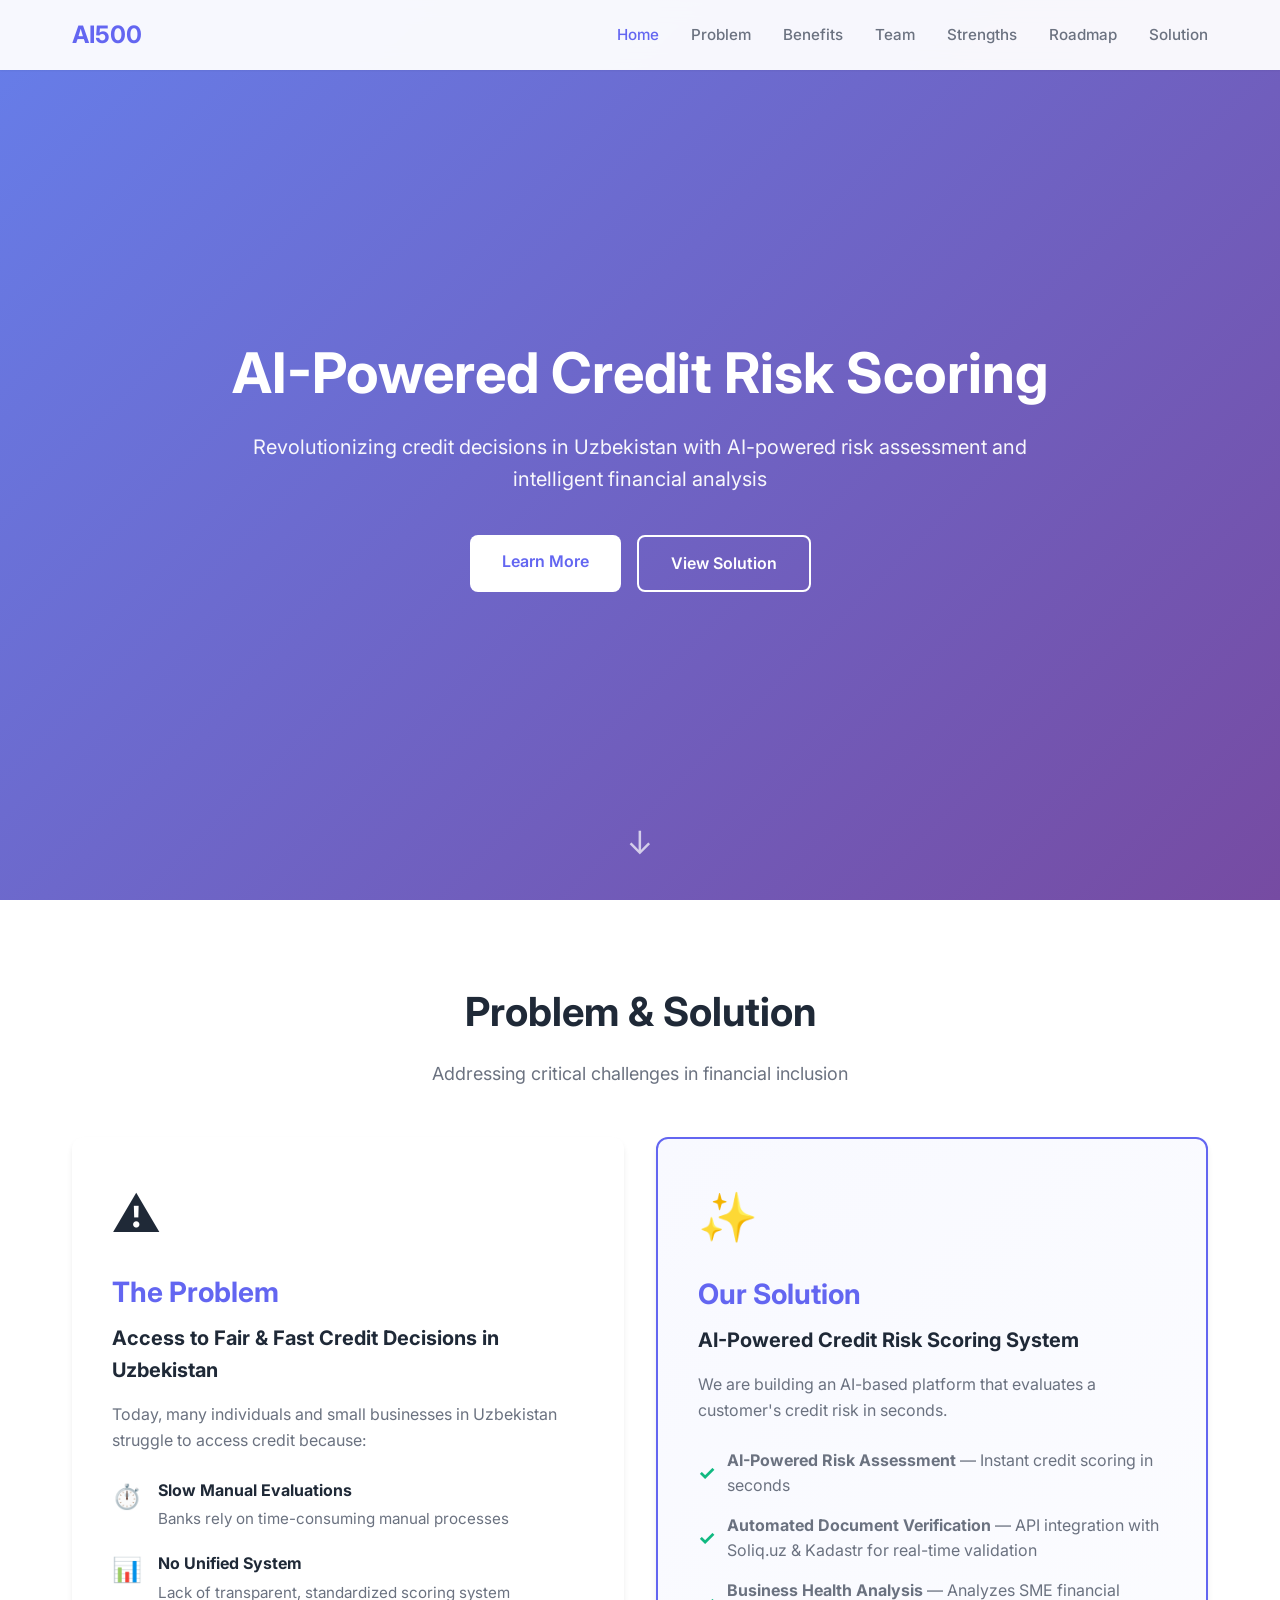
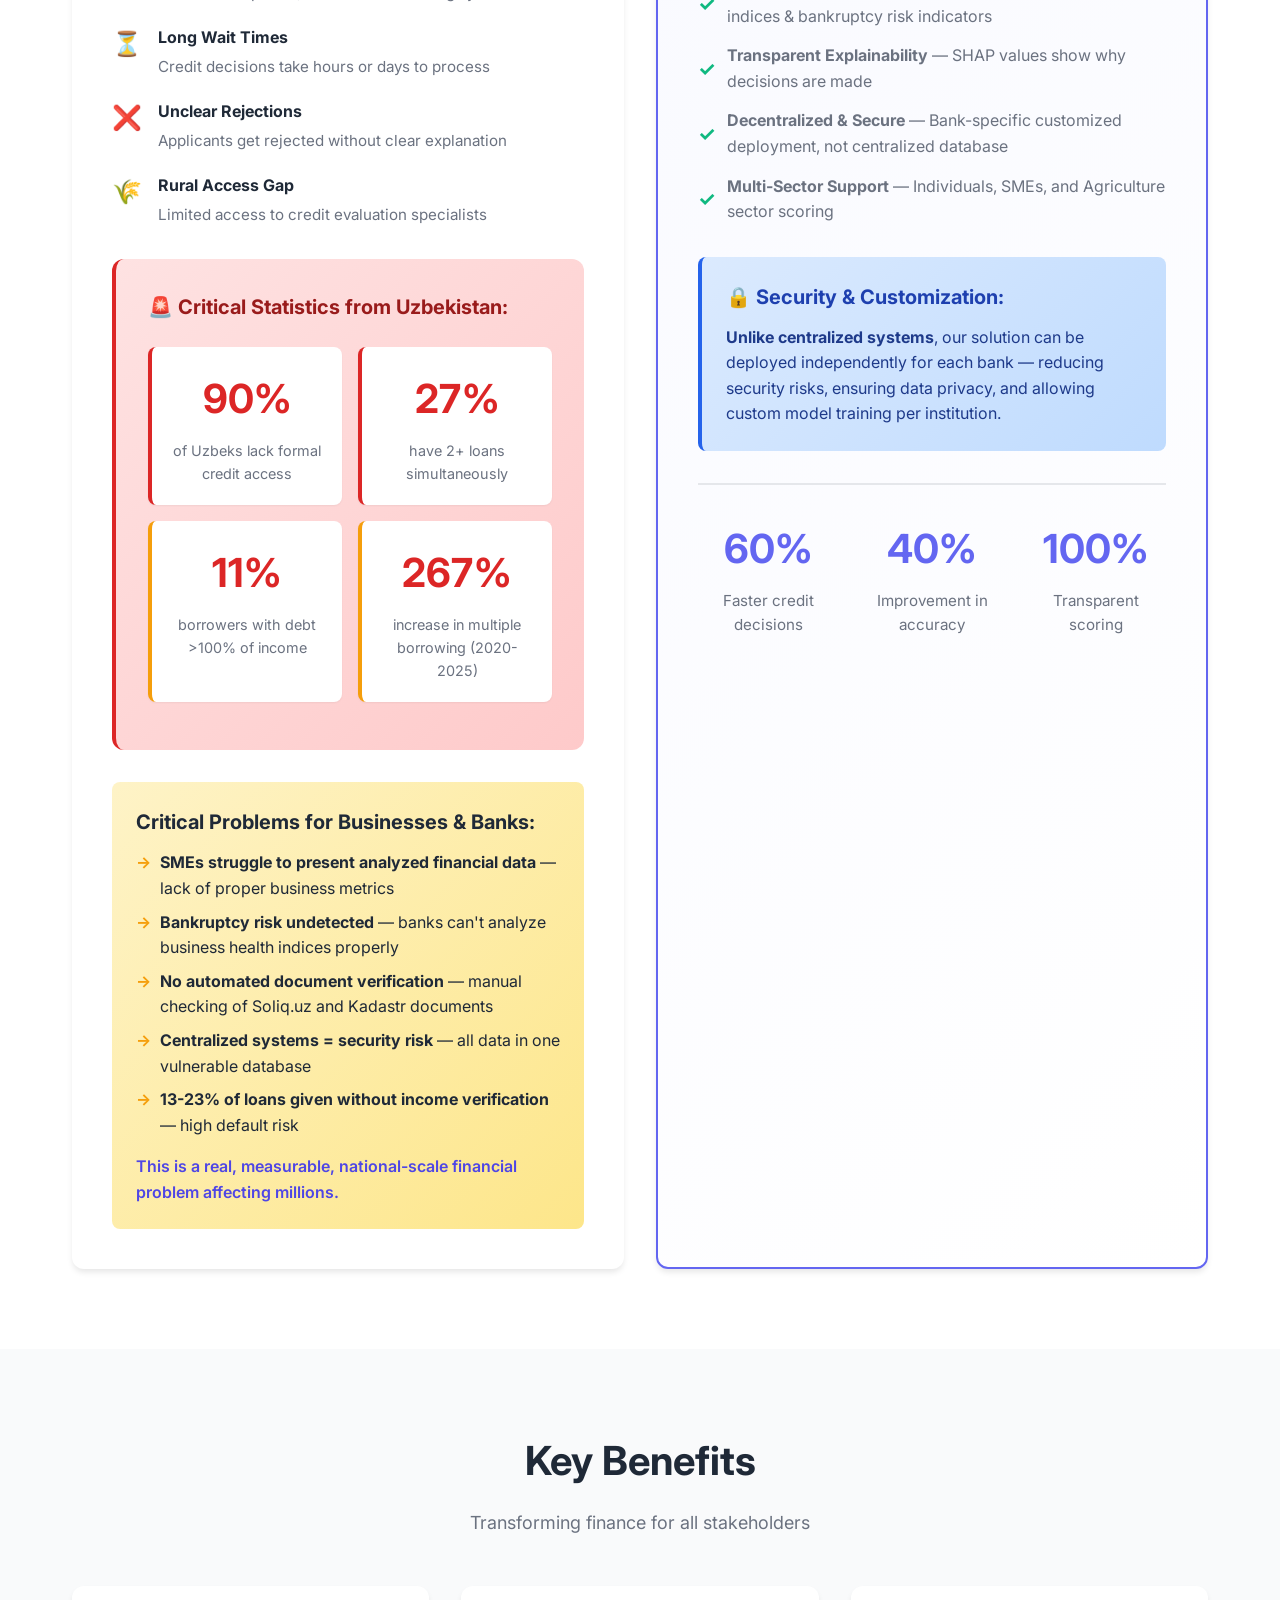
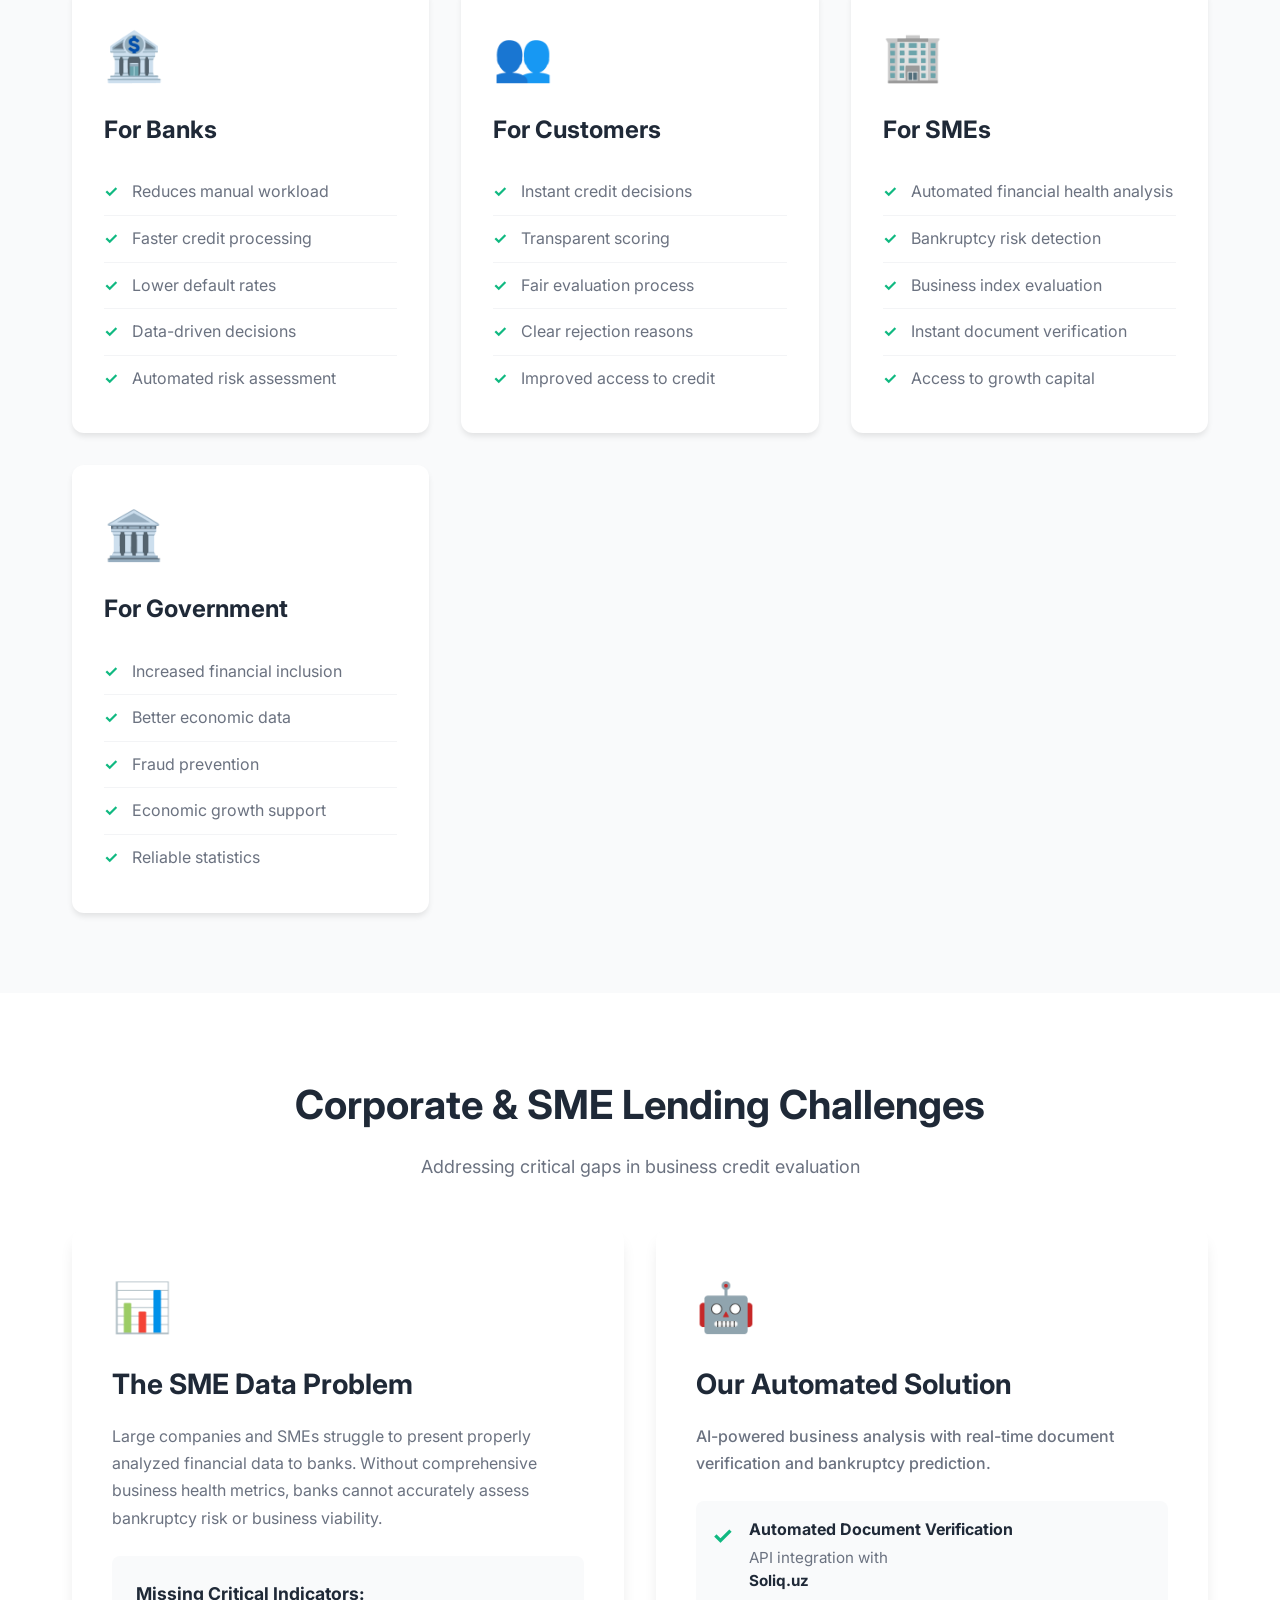
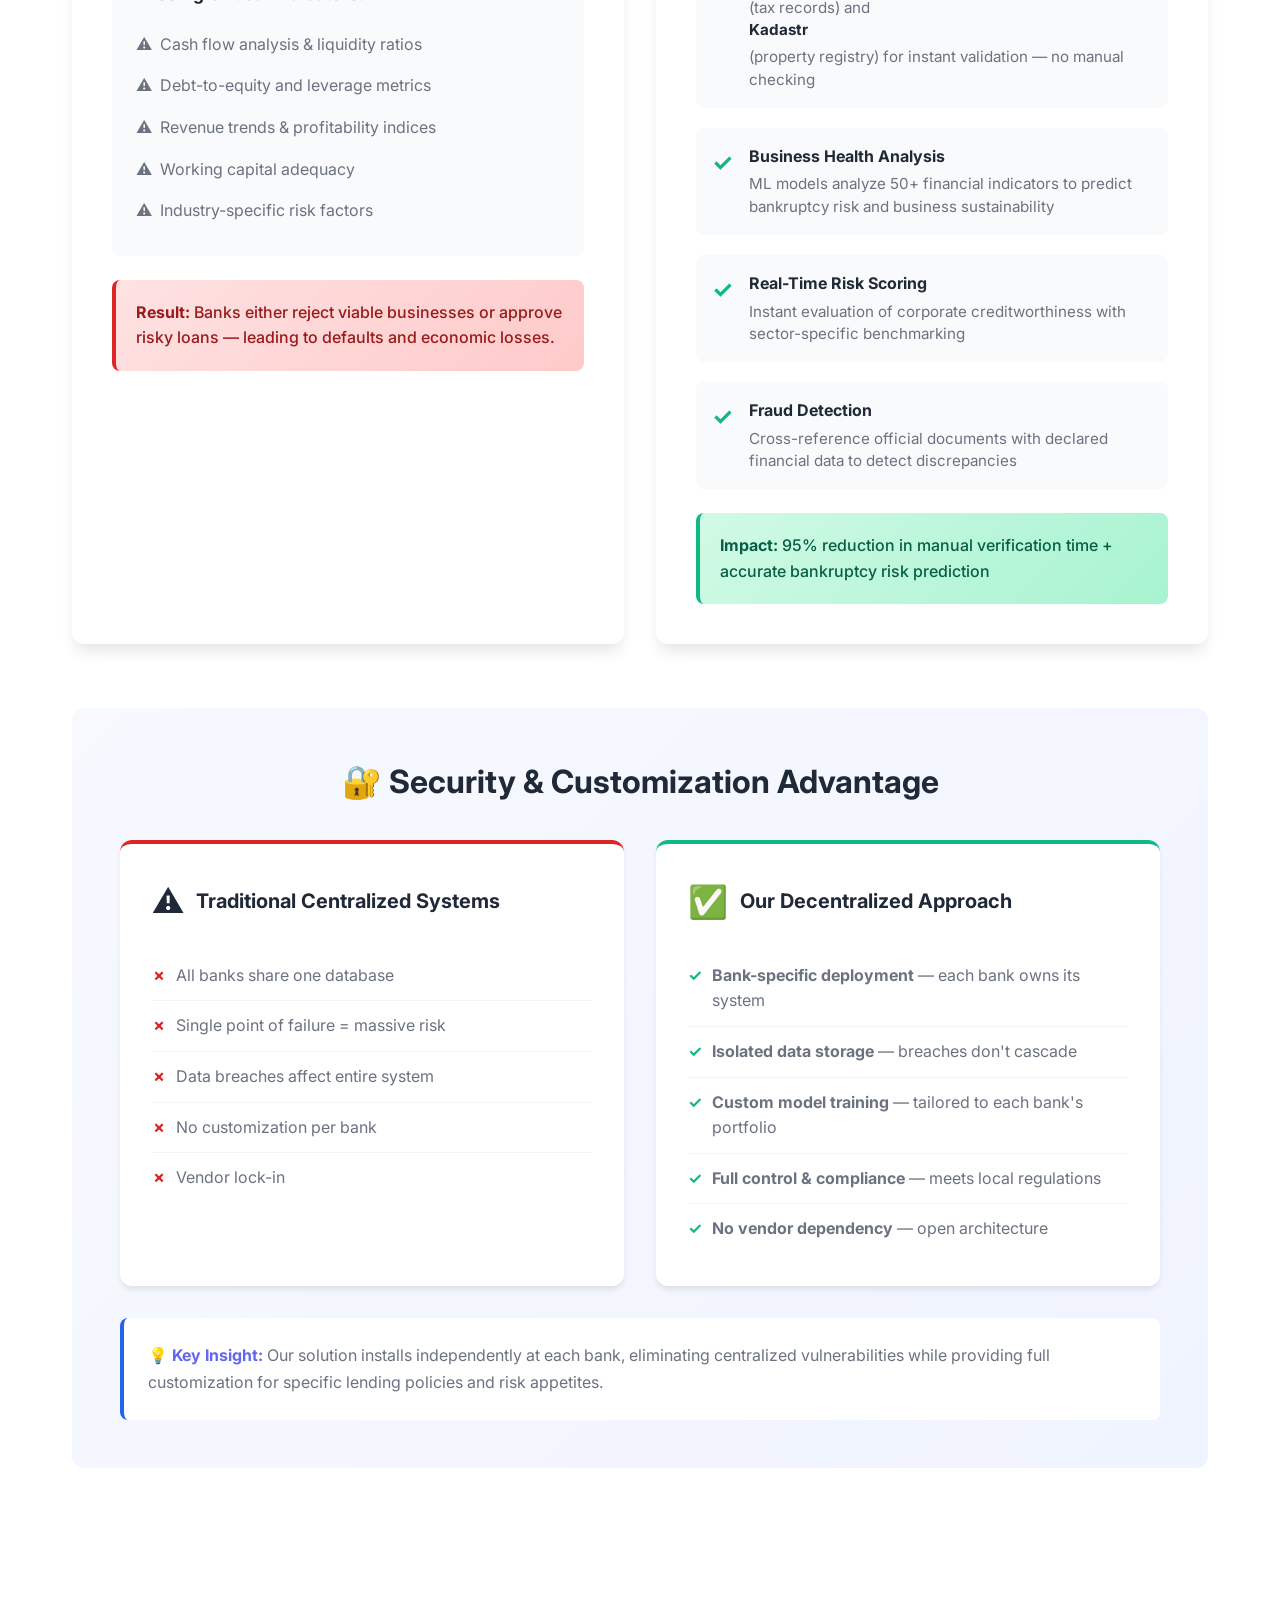
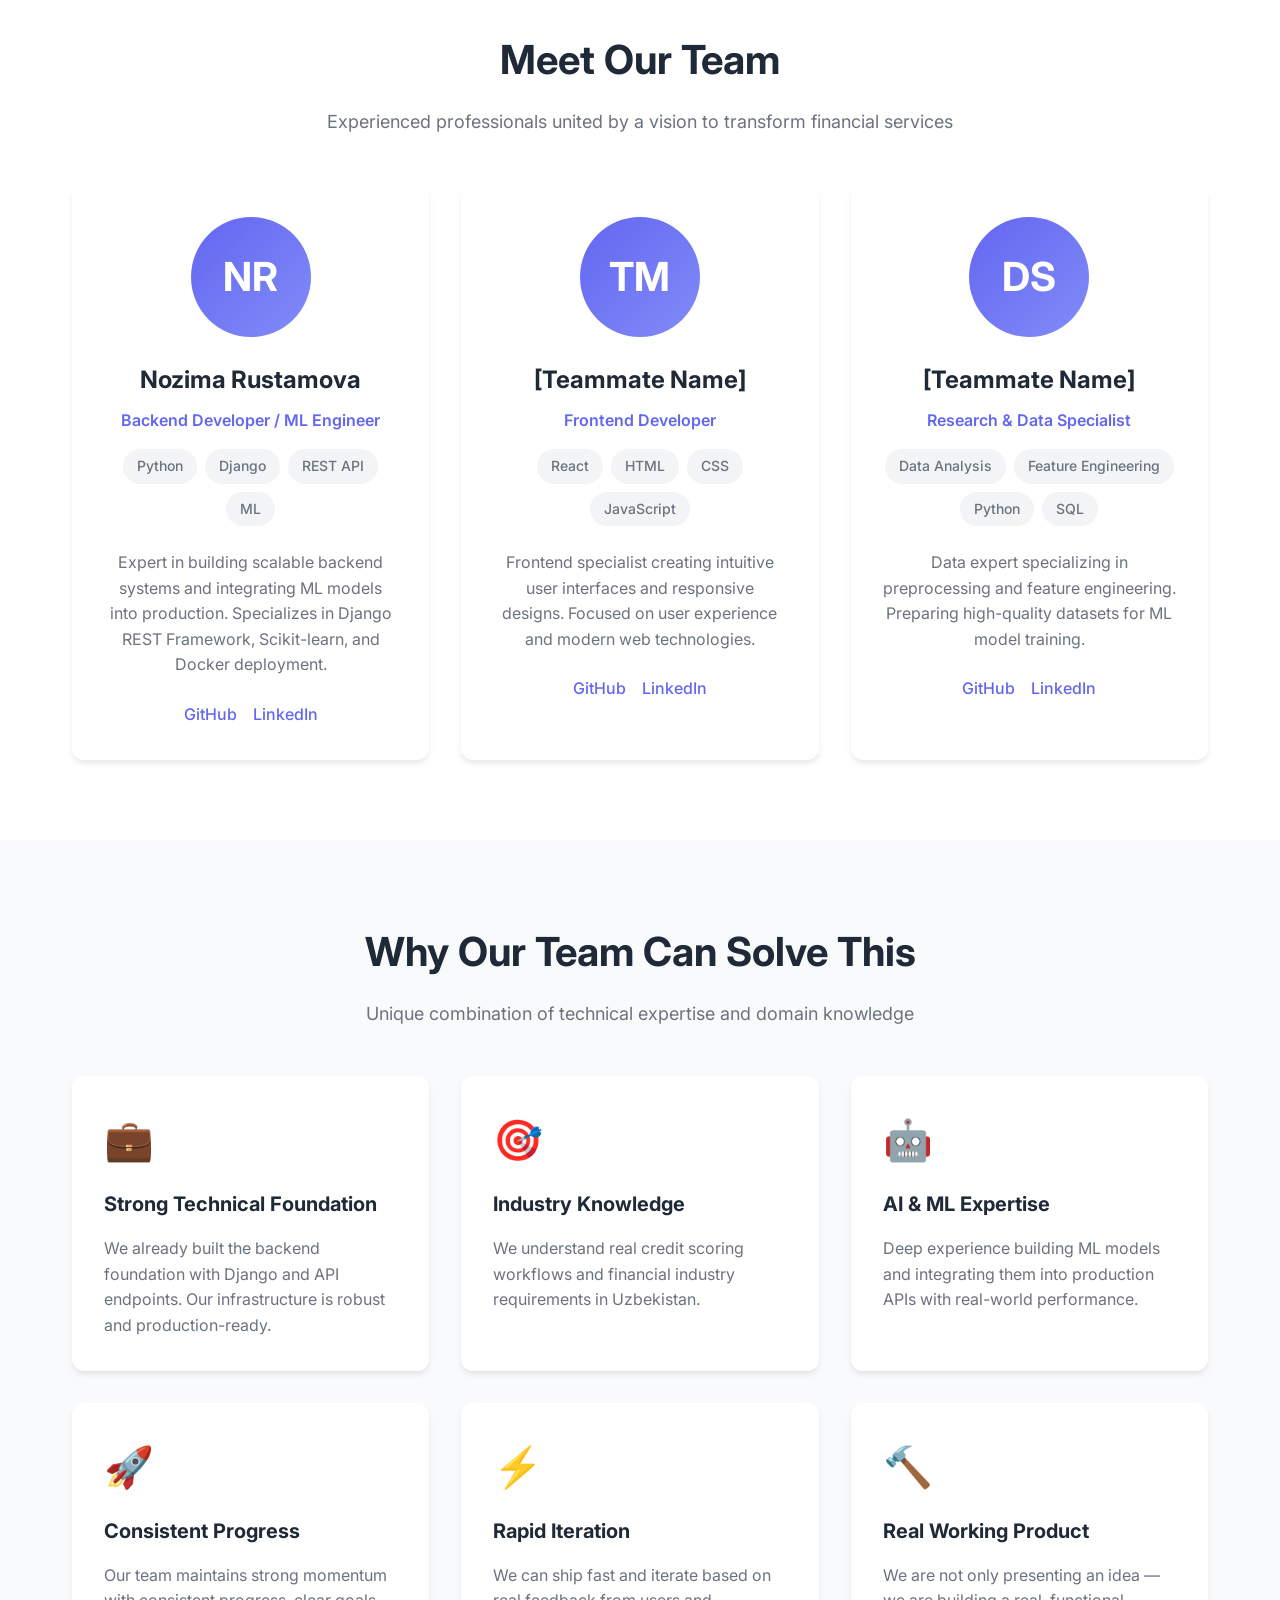
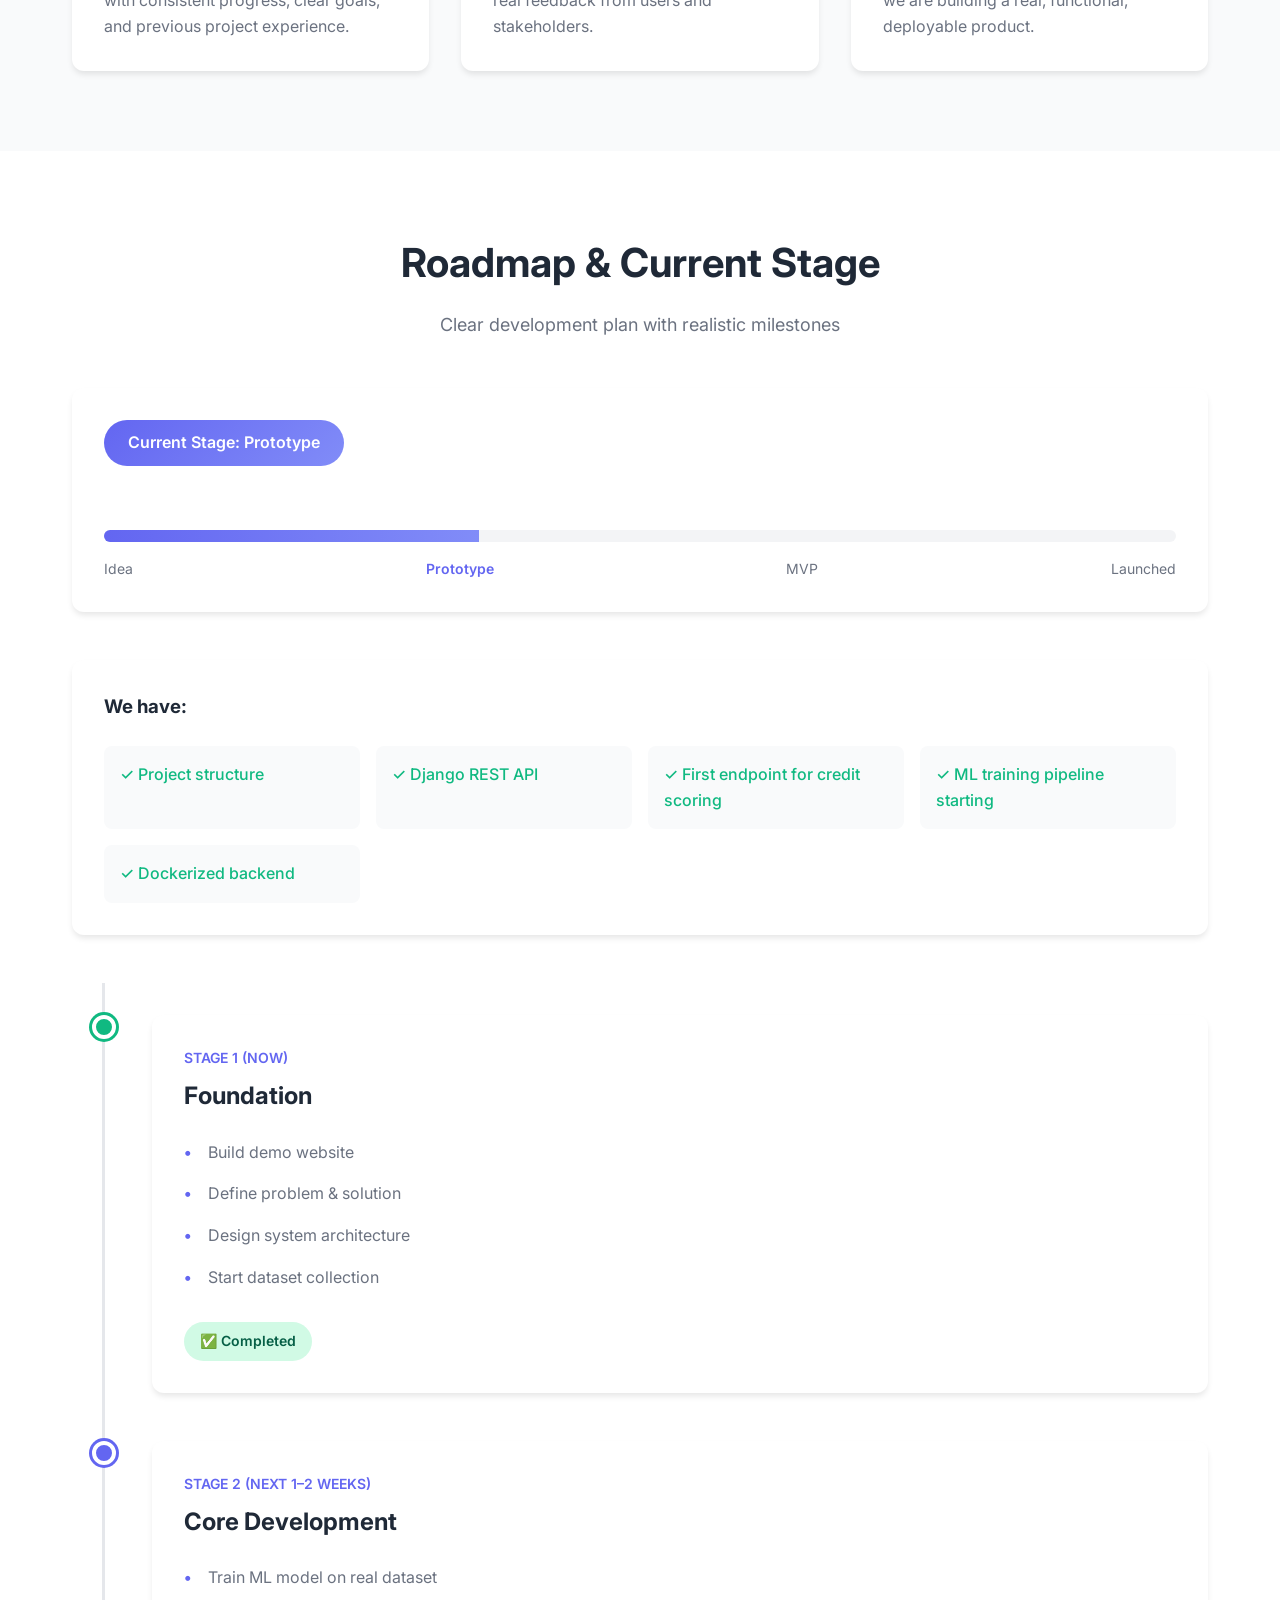
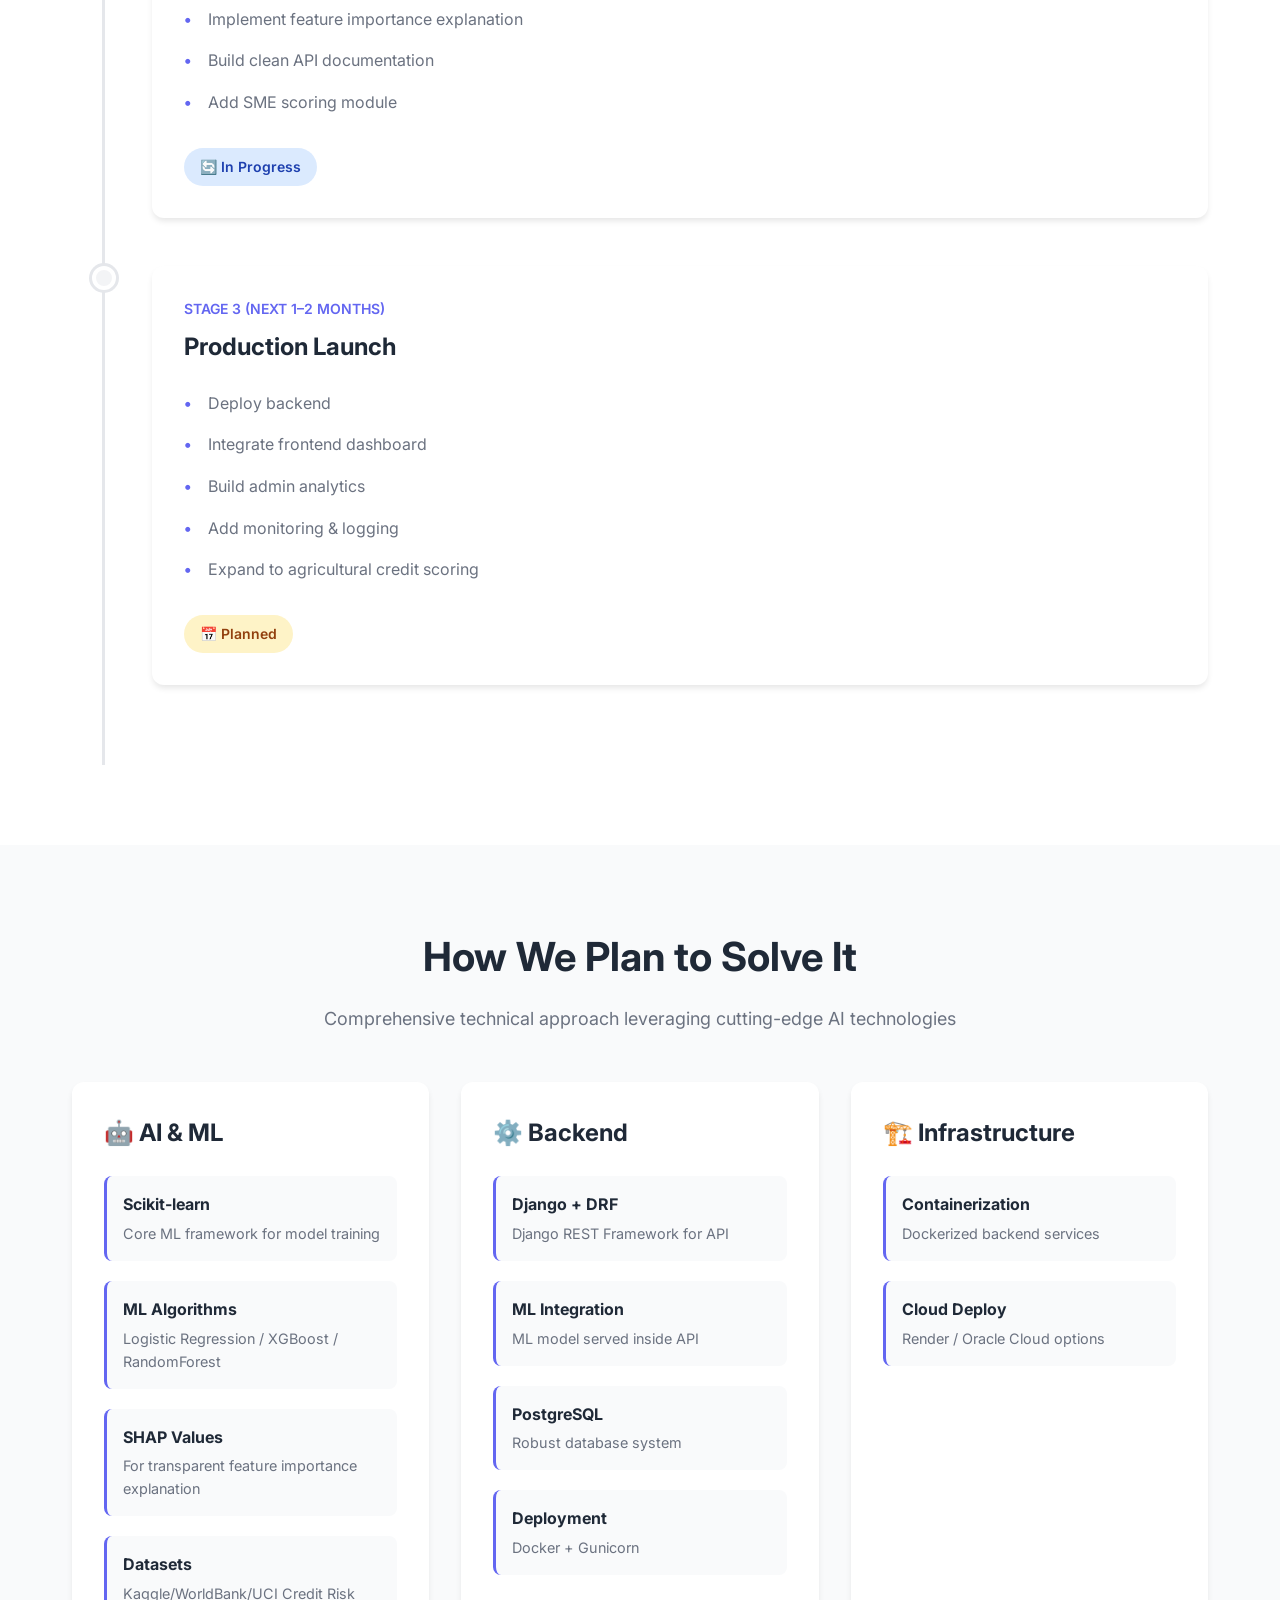
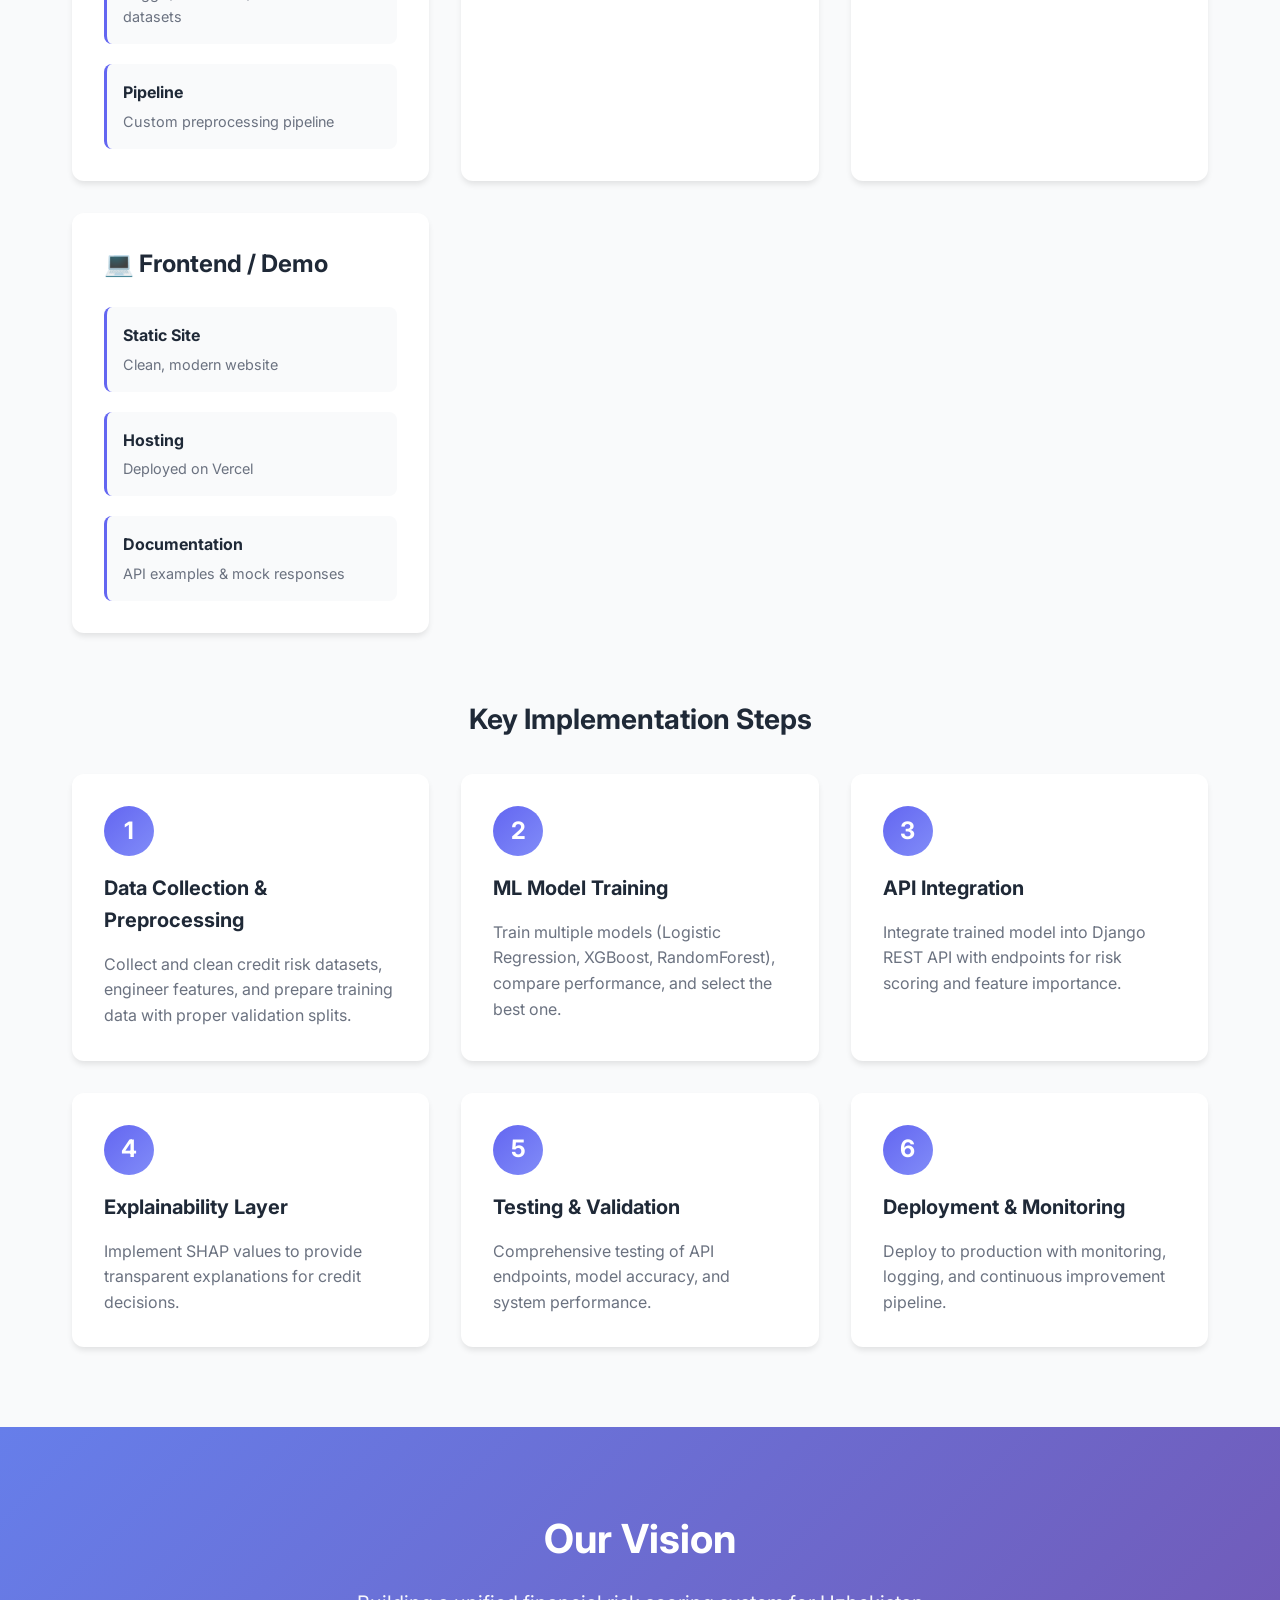
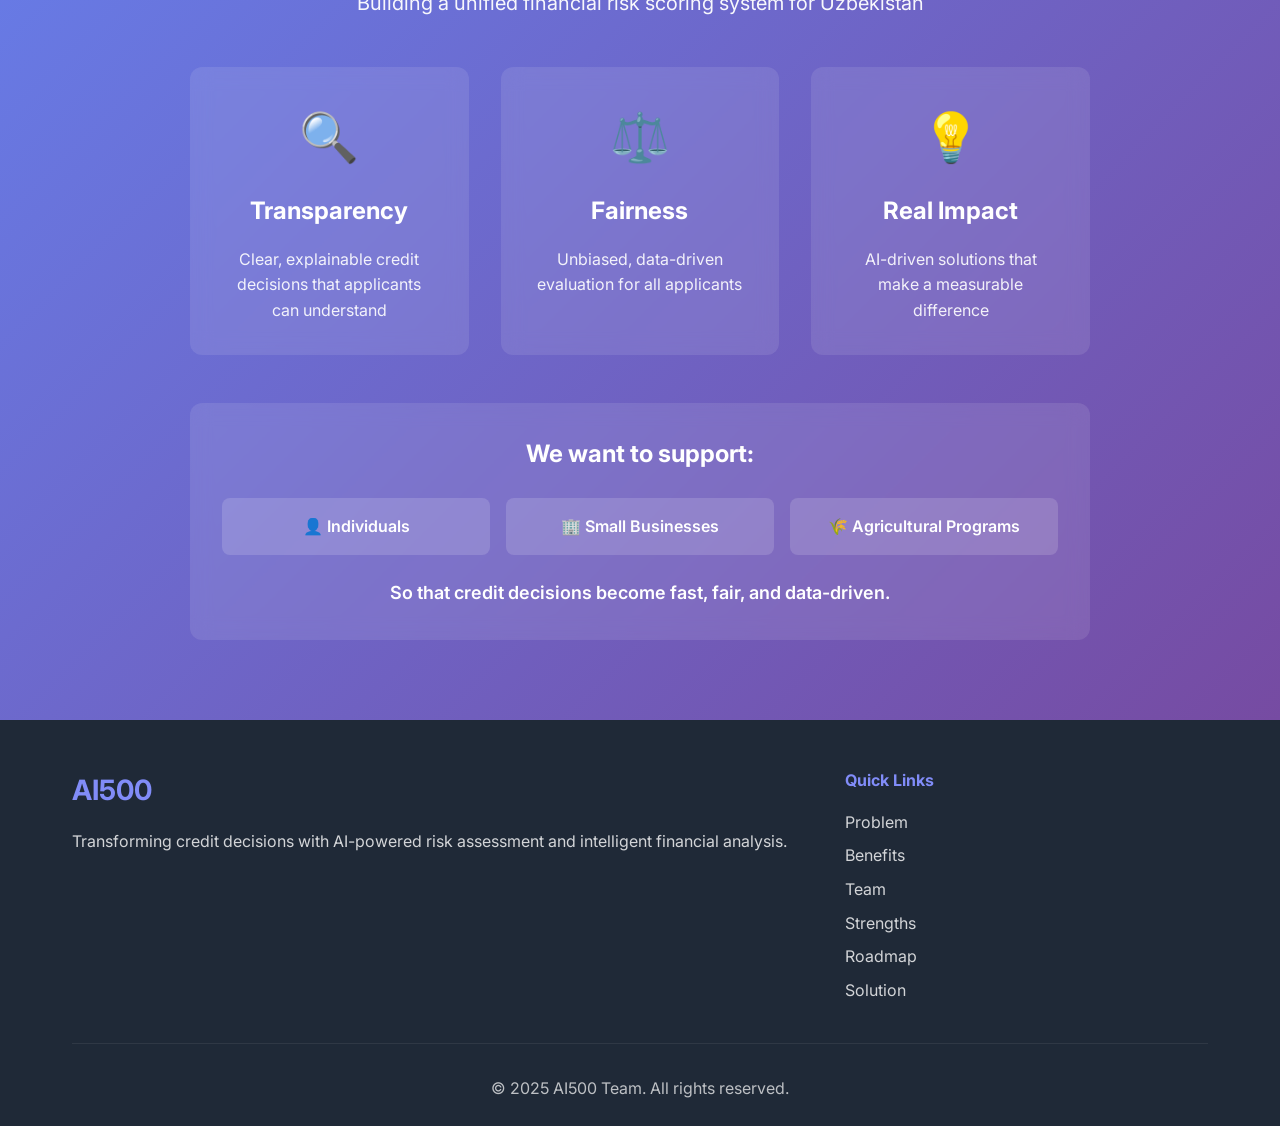
==== commit 0bb14624: "Added real Uzbekistan statistics, SME/corporate lending section, document automation, and security c" ====
--- a/index.html
+++ b/index.html
@@ -89,15 +89,40 @@
                         </div>
                     </div>
 
+                    <div class="stats-highlight">
+                        <h4>🚨 Critical Statistics from Uzbekistan:</h4>
+                        <div class="stat-row">
+                            <div class="stat-box danger">
+                                <div class="stat-big">90%</div>
+                                <p>of Uzbeks lack formal credit access</p>
+                            </div>
+                            <div class="stat-box danger">
+                                <div class="stat-big">27%</div>
+                                <p>have 2+ loans simultaneously</p>
+                            </div>
+                        </div>
+                        <div class="stat-row">
+                            <div class="stat-box warning">
+                                <div class="stat-big">11%</div>
+                                <p>borrowers with debt >100% of income</p>
+                            </div>
+                            <div class="stat-box warning">
+                                <div class="stat-big">267%</div>
+                                <p>increase in multiple borrowing (2020-2025)</p>
+                            </div>
+                        </div>
+                    </div>
+
                     <div class="impact-box">
-                        <h4>This leads to:</h4>
+                        <h4>Critical Problems for Businesses & Banks:</h4>
                         <ul>
-                            <li>Lower financial inclusion</li>
-                            <li>High default rates</li>
-                            <li>Stress for applicants</li>
-                            <li>Inefficient workflows for banks</li>
+                            <li><strong>SMEs struggle to present analyzed financial data</strong> — lack of proper business metrics</li>
+                            <li><strong>Bankruptcy risk undetected</strong> — banks can't analyze business health indices properly</li>
+                            <li><strong>No automated document verification</strong> — manual checking of Soliq.uz and Kadastr documents</li>
+                            <li><strong>Centralized systems = security risk</strong> — all data in one vulnerable database</li>
+                            <li><strong>13-23% of loans given without income verification</strong> — high default risk</li>
                         </ul>
-                        <p class="highlight">This is a real, measurable, national-scale financial problem.</p>
+                        <p class="highlight">This is a real, measurable, national-scale financial problem affecting millions.</p>
                     </div>
                 </div>
 
@@ -111,28 +136,33 @@
                     <div class="feature-list">
                         <div class="feature-item">
                             <span class="feature-check">✓</span>
-                            <p>Collects financial & demographic inputs</p>
+                            <p><strong>AI-Powered Risk Assessment</strong> — Instant credit scoring in seconds</p>
                         </div>
                         <div class="feature-item">
                             <span class="feature-check">✓</span>
-                            <p>Uses trained ML model to predict risk_score</p>
+                            <p><strong>Automated Document Verification</strong> — API integration with Soliq.uz & Kadastr for real-time validation</p>
                         </div>
                         <div class="feature-item">
                             <span class="feature-check">✓</span>
-                            <p>Generates human-readable explanations</p>
+                            <p><strong>Business Health Analysis</strong> — Analyzes SME financial indices & bankruptcy risk indicators</p>
                         </div>
                         <div class="feature-item">
                             <span class="feature-check">✓</span>
-                            <p>Provides banks with simple API for automated decisions</p>
+                            <p><strong>Transparent Explainability</strong> — SHAP values show why decisions are made</p>
                         </div>
                         <div class="feature-item">
                             <span class="feature-check">✓</span>
-                            <p>Works for individuals (Stage 1)</p>
+                            <p><strong>Decentralized & Secure</strong> — Bank-specific customized deployment, not centralized database</p>
                         </div>
                         <div class="feature-item">
                             <span class="feature-check">✓</span>
-                            <p>Future support for SMEs & Agriculture sector</p>
-                        </div>
+                            <p><strong>Multi-Sector Support</strong> — Individuals, SMEs, and Agriculture sector scoring</p>
+                        </div>
+                    </div>
+
+                    <div class="security-highlight">
+                        <h4>🔒 Security & Customization:</h4>
+                        <p><strong>Unlike centralized systems</strong>, our solution can be deployed independently for each bank — reducing security risks, ensuring data privacy, and allowing custom model training per institution.</p>
                     </div>
 
                     <div class="stats-grid">
@@ -189,11 +219,11 @@
                     <div class="benefit-icon">🏢</div>
                     <h3>For SMEs</h3>
                     <ul>
-                        <li>Quick business loan approval</li>
-                        <li>Fair risk assessment</li>
-                        <li>Better financial planning</li>
-                        <li>Increased access to capital</li>
-                        <li>Growth opportunities</li>
+                        <li>Automated financial health analysis</li>
+                        <li>Bankruptcy risk detection</li>
+                        <li>Business index evaluation</li>
+                        <li>Instant document verification</li>
+                        <li>Access to growth capital</li>
                     </ul>
                 </div>
 
@@ -208,6 +238,110 @@
                         <li>Reliable statistics</li>
                     </ul>
                 </div>
+            </div>
+        </div>
+    </section>
+
+    <!-- Corporate & SME Lending Section -->
+    <section id="corporate-lending" class="section">
+        <div class="container">
+            <h2 class="section-title">Corporate & SME Lending Challenges</h2>
+            <p class="section-subtitle">Addressing critical gaps in business credit evaluation</p>
+
+            <div class="corporate-grid">
+                <div class="corporate-card">
+                    <div class="corporate-icon">📊</div>
+                    <h3>The SME Data Problem</h3>
+                    <p class="problem-text">Large companies and SMEs struggle to present properly analyzed financial data to banks. Without comprehensive business health metrics, banks cannot accurately assess bankruptcy risk or business viability.</p>
+                    <div class="risk-indicators">
+                        <h4>Missing Critical Indicators:</h4>
+                        <ul>
+                            <li>Cash flow analysis & liquidity ratios</li>
+                            <li>Debt-to-equity and leverage metrics</li>
+                            <li>Revenue trends & profitability indices</li>
+                            <li>Working capital adequacy</li>
+                            <li>Industry-specific risk factors</li>
+                        </ul>
+                    </div>
+                    <div class="stat-callout danger">
+                        <strong>Result:</strong> Banks either reject viable businesses or approve risky loans — leading to defaults and economic losses.
+                    </div>
+                </div>
+
+                <div class="corporate-card">
+                    <div class="corporate-icon">🤖</div>
+                    <h3>Our Automated Solution</h3>
+                    <p class="solution-text">AI-powered business analysis with real-time document verification and bankruptcy prediction.</p>
+                    
+                    <div class="automation-features">
+                        <div class="auto-feature">
+                            <span class="auto-icon">✓</span>
+                            <div>
+                                <strong>Automated Document Verification</strong>
+                                <p>API integration with <strong>Soliq.uz</strong> (tax records) and <strong>Kadastr</strong> (property registry) for instant validation — no manual checking</p>
+                            </div>
+                        </div>
+                        <div class="auto-feature">
+                            <span class="auto-icon">✓</span>
+                            <div>
+                                <strong>Business Health Analysis</strong>
+                                <p>ML models analyze 50+ financial indicators to predict bankruptcy risk and business sustainability</p>
+                            </div>
+                        </div>
+                        <div class="auto-feature">
+                            <span class="auto-icon">✓</span>
+                            <div>
+                                <strong>Real-Time Risk Scoring</strong>
+                                <p>Instant evaluation of corporate creditworthiness with sector-specific benchmarking</p>
+                            </div>
+                        </div>
+                        <div class="auto-feature">
+                            <span class="auto-icon">✓</span>
+                            <div>
+                                <strong>Fraud Detection</strong>
+                                <p>Cross-reference official documents with declared financial data to detect discrepancies</p>
+                            </div>
+                        </div>
+                    </div>
+
+                    <div class="stat-callout success">
+                        <strong>Impact:</strong> 95% reduction in manual verification time + accurate bankruptcy risk prediction
+                    </div>
+                </div>
+            </div>
+
+            <div class="security-section">
+                <h3>🔐 Security & Customization Advantage</h3>
+                <div class="security-comparison">
+                    <div class="comparison-card centralized">
+                        <div class="comparison-header">
+                            <span class="comparison-icon">⚠️</span>
+                            <h4>Traditional Centralized Systems</h4>
+                        </div>
+                        <ul class="comparison-list">
+                            <li>All banks share one database</li>
+                            <li>Single point of failure = massive risk</li>
+                            <li>Data breaches affect entire system</li>
+                            <li>No customization per bank</li>
+                            <li>Vendor lock-in</li>
+                        </ul>
+                    </div>
+
+                    <div class="comparison-card decentralized">
+                        <div class="comparison-header">
+                            <span class="comparison-icon">✅</span>
+                            <h4>Our Decentralized Approach</h4>
+                        </div>
+                        <ul class="comparison-list">
+                            <li><strong>Bank-specific deployment</strong> — each bank owns its system</li>
+                            <li><strong>Isolated data storage</strong> — breaches don't cascade</li>
+                            <li><strong>Custom model training</strong> — tailored to each bank's portfolio</li>
+                            <li><strong>Full control & compliance</strong> — meets local regulations</li>
+                            <li><strong>No vendor dependency</strong> — open architecture</li>
+                        </ul>
+                    </div>
+                </div>
+                <p class="security-note">💡 <strong>Key Insight:</strong> Our solution installs independently at each bank, eliminating centralized vulnerabilities while providing full customization for specific lending policies and risk appetites.</p>
             </div>
         </div>
     </section>
--- a/styles.css
+++ b/styles.css
@@ -1011,6 +1011,301 @@
     opacity: 0.7;
 }
 
+/* Statistics Highlight Box */
+.stats-highlight {
+    background: linear-gradient(135deg, #fee2e2 0%, #fecaca 100%);
+    padding: 2rem;
+    border-radius: 12px;
+    margin: 2rem 0;
+    border-left: 4px solid #dc2626;
+}
+
+.stats-highlight h4 {
+    color: #991b1b;
+    margin-bottom: 1.5rem;
+    font-size: 1.25rem;
+}
+
+.stat-row {
+    display: grid;
+    grid-template-columns: repeat(2, 1fr);
+    gap: 1rem;
+    margin-bottom: 1rem;
+}
+
+.stat-box {
+    background: white;
+    padding: 1.25rem;
+    border-radius: 8px;
+    text-align: center;
+    box-shadow: var(--shadow-sm);
+}
+
+.stat-box.danger {
+    border-left: 4px solid #dc2626;
+}
+
+.stat-box.warning {
+    border-left: 4px solid #f59e0b;
+}
+
+.stat-big {
+    font-size: 2.5rem;
+    font-weight: 700;
+    color: #dc2626;
+    margin-bottom: 0.5rem;
+}
+
+.stat-box p {
+    color: var(--text-secondary);
+    font-size: 0.9rem;
+    margin: 0;
+}
+
+/* Security Highlight */
+.security-highlight {
+    background: linear-gradient(135deg, #dbeafe 0%, #bfdbfe 100%);
+    padding: 1.5rem;
+    border-radius: 8px;
+    margin-top: 2rem;
+    border-left: 4px solid #2563eb;
+}
+
+.security-highlight h4 {
+    color: #1e40af;
+    margin-bottom: 0.75rem;
+}
+
+.security-highlight p {
+    color: #1e3a8a;
+    line-height: 1.6;
+    margin: 0;
+}
+
+/* Corporate & SME Lending Section */
+.corporate-grid {
+    display: grid;
+    grid-template-columns: repeat(auto-fit, minmax(500px, 1fr));
+    gap: 2rem;
+    margin-top: 3rem;
+}
+
+.corporate-card {
+    background: white;
+    border-radius: 12px;
+    padding: 2.5rem;
+    box-shadow: var(--shadow-lg);
+}
+
+.corporate-icon {
+    font-size: 3rem;
+    margin-bottom: 1rem;
+}
+
+.corporate-card h3 {
+    font-size: 1.75rem;
+    margin-bottom: 1rem;
+    color: var(--text-primary);
+}
+
+.problem-text {
+    color: var(--text-secondary);
+    line-height: 1.7;
+    margin-bottom: 1.5rem;
+}
+
+.solution-text {
+    color: var(--text-secondary);
+    line-height: 1.7;
+    margin-bottom: 1.5rem;
+    font-weight: 500;
+}
+
+.risk-indicators {
+    background: var(--bg-secondary);
+    padding: 1.5rem;
+    border-radius: 8px;
+    margin: 1.5rem 0;
+}
+
+.risk-indicators h4 {
+    color: var(--text-primary);
+    margin-bottom: 1rem;
+    font-size: 1.1rem;
+}
+
+.risk-indicators ul {
+    list-style: none;
+}
+
+.risk-indicators ul li {
+    padding: 0.5rem 0;
+    padding-left: 1.5rem;
+    position: relative;
+    color: var(--text-secondary);
+}
+
+.risk-indicators ul li:before {
+    content: "⚠️";
+    position: absolute;
+    left: 0;
+}
+
+/* Automation Features */
+.automation-features {
+    display: flex;
+    flex-direction: column;
+    gap: 1.25rem;
+}
+
+.auto-feature {
+    display: flex;
+    gap: 1rem;
+    align-items: flex-start;
+    padding: 1rem;
+    background: var(--bg-secondary);
+    border-radius: 8px;
+}
+
+.auto-icon {
+    color: var(--secondary-color);
+    font-weight: 700;
+    font-size: 1.5rem;
+    flex-shrink: 0;
+}
+
+.auto-feature strong {
+    display: block;
+    color: var(--text-primary);
+    margin-bottom: 0.25rem;
+}
+
+.auto-feature p {
+    color: var(--text-secondary);
+    font-size: 0.95rem;
+    margin: 0;
+    line-height: 1.5;
+}
+
+/* Stat Callouts */
+.stat-callout {
+    padding: 1.25rem;
+    border-radius: 8px;
+    margin-top: 1.5rem;
+    font-weight: 500;
+}
+
+.stat-callout.danger {
+    background: linear-gradient(135deg, #fee2e2 0%, #fecaca 100%);
+    color: #991b1b;
+    border-left: 4px solid #dc2626;
+}
+
+.stat-callout.success {
+    background: linear-gradient(135deg, #d1fae5 0%, #a7f3d0 100%);
+    color: #065f46;
+    border-left: 4px solid #10b981;
+}
+
+/* Security Section */
+.security-section {
+    margin-top: 4rem;
+    padding: 3rem;
+    background: linear-gradient(135deg, #f8f9ff 0%, #f0f4ff 100%);
+    border-radius: 12px;
+}
+
+.security-section h3 {
+    font-size: 2rem;
+    text-align: center;
+    margin-bottom: 2rem;
+    color: var(--text-primary);
+}
+
+.security-comparison {
+    display: grid;
+    grid-template-columns: repeat(auto-fit, minmax(400px, 1fr));
+    gap: 2rem;
+    margin-bottom: 2rem;
+}
+
+.comparison-card {
+    background: white;
+    border-radius: 12px;
+    padding: 2rem;
+    box-shadow: var(--shadow-md);
+}
+
+.comparison-card.centralized {
+    border-top: 4px solid #dc2626;
+}
+
+.comparison-card.decentralized {
+    border-top: 4px solid #10b981;
+}
+
+.comparison-header {
+    display: flex;
+    align-items: center;
+    gap: 0.75rem;
+    margin-bottom: 1.5rem;
+}
+
+.comparison-icon {
+    font-size: 2rem;
+}
+
+.comparison-header h4 {
+    font-size: 1.25rem;
+    color: var(--text-primary);
+    margin: 0;
+}
+
+.comparison-list {
+    list-style: none;
+}
+
+.comparison-list li {
+    padding: 0.75rem 0;
+    padding-left: 1.5rem;
+    position: relative;
+    color: var(--text-secondary);
+    border-bottom: 1px solid var(--bg-alt);
+}
+
+.comparison-list li:last-child {
+    border-bottom: none;
+}
+
+.centralized .comparison-list li:before {
+    content: "✗";
+    position: absolute;
+    left: 0;
+    color: #dc2626;
+    font-weight: 700;
+}
+
+.decentralized .comparison-list li:before {
+    content: "✓";
+    position: absolute;
+    left: 0;
+    color: #10b981;
+    font-weight: 700;
+}
+
+.security-note {
+    background: white;
+    padding: 1.5rem;
+    border-radius: 8px;
+    border-left: 4px solid #2563eb;
+    color: var(--text-secondary);
+    line-height: 1.7;
+}
+
+.security-note strong {
+    color: var(--primary-color);
+}
+
 /* Responsive Design */
 @media (max-width: 768px) {
     .nav-menu {
@@ -1052,4 +1347,16 @@
     .timeline-marker {
         left: 5px;
     }
+
+    .stat-row {
+        grid-template-columns: 1fr;
+    }
+
+    .corporate-grid {
+        grid-template-columns: 1fr;
+    }
+
+    .security-comparison {
+        grid-template-columns: 1fr;
+    }
 }
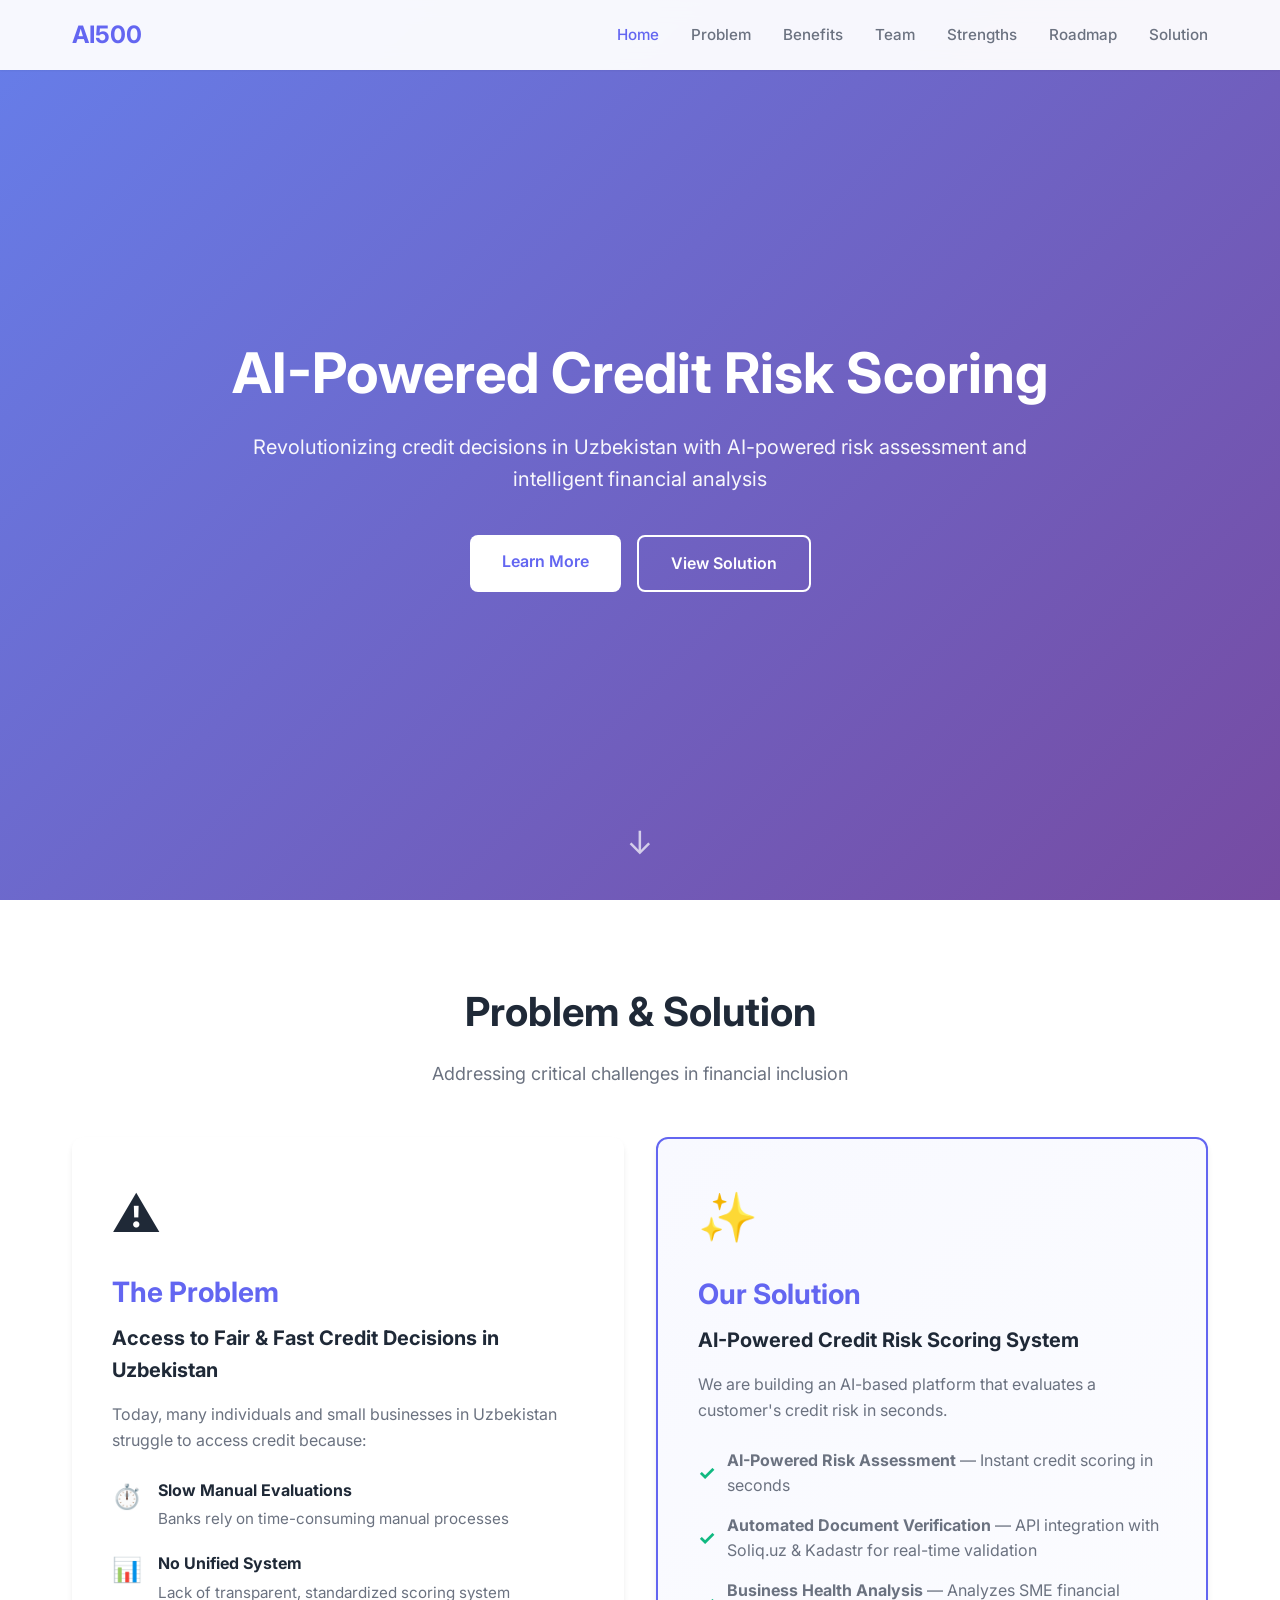
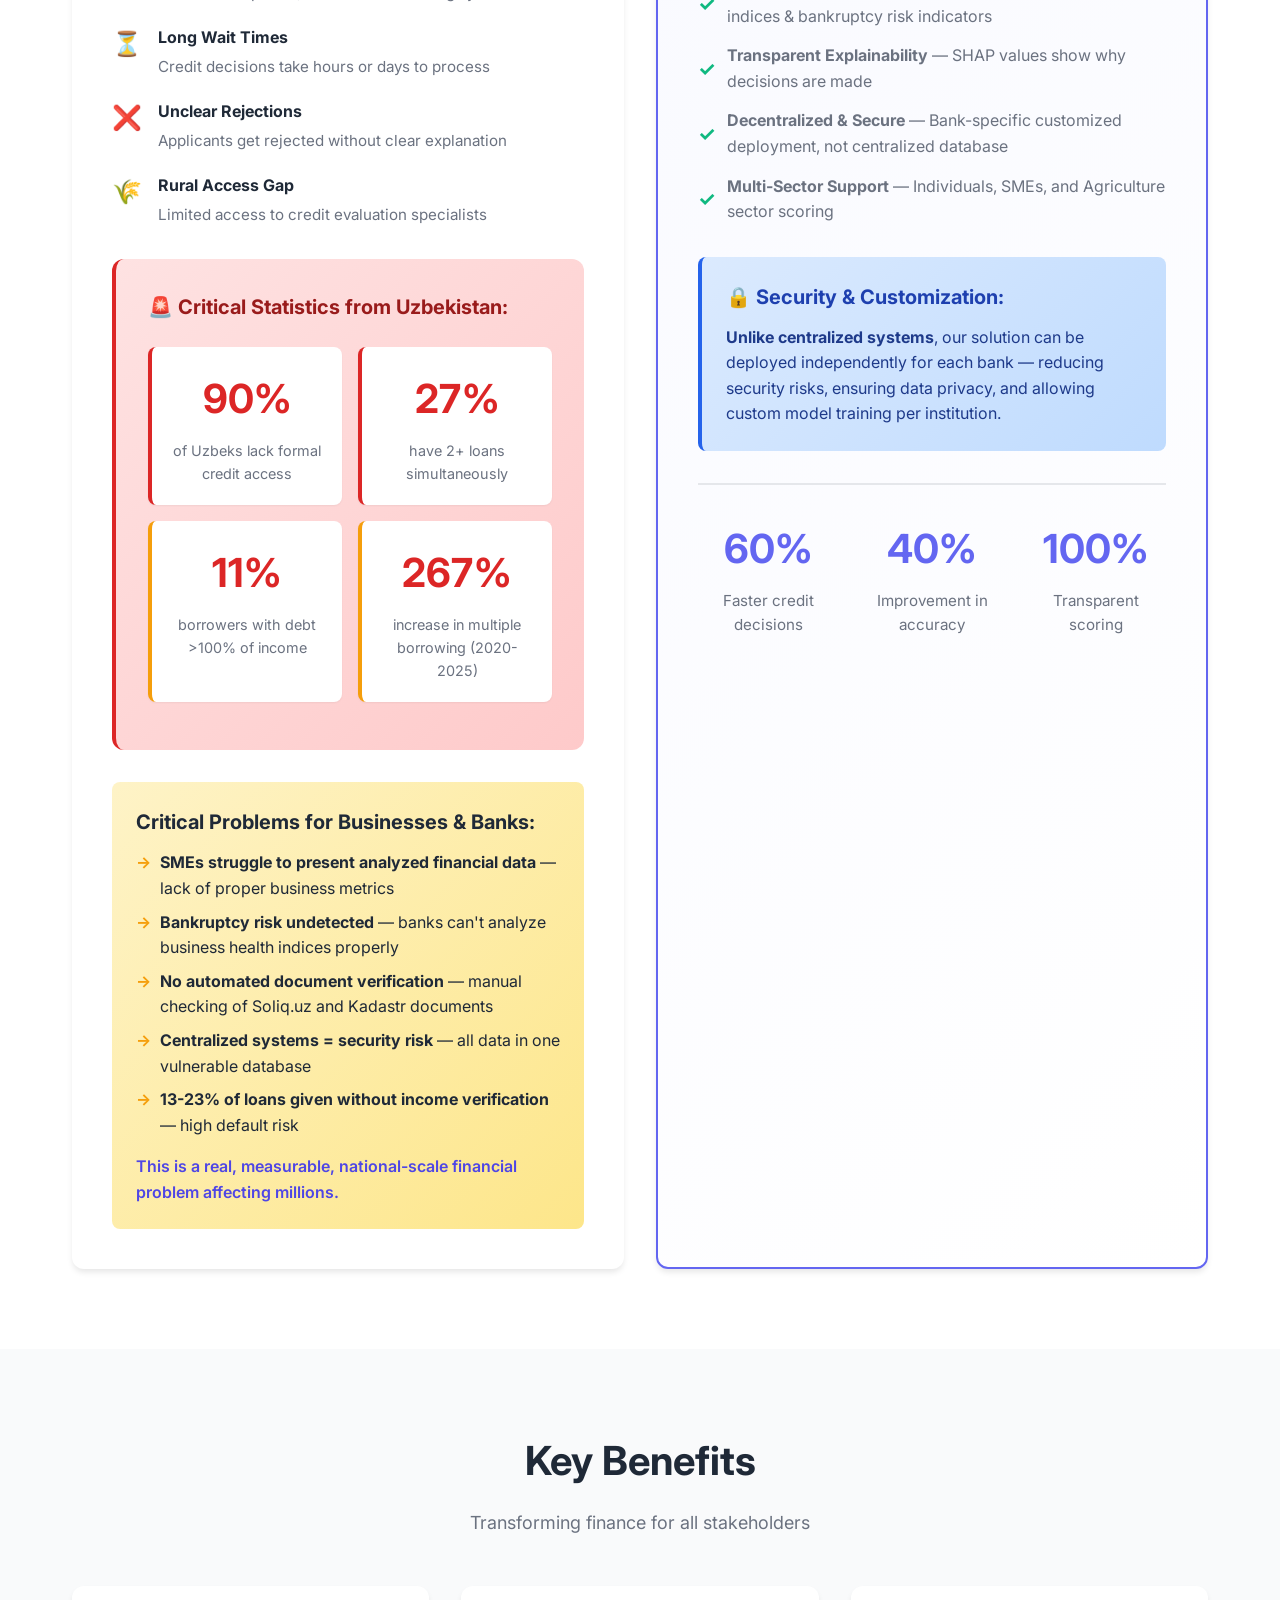
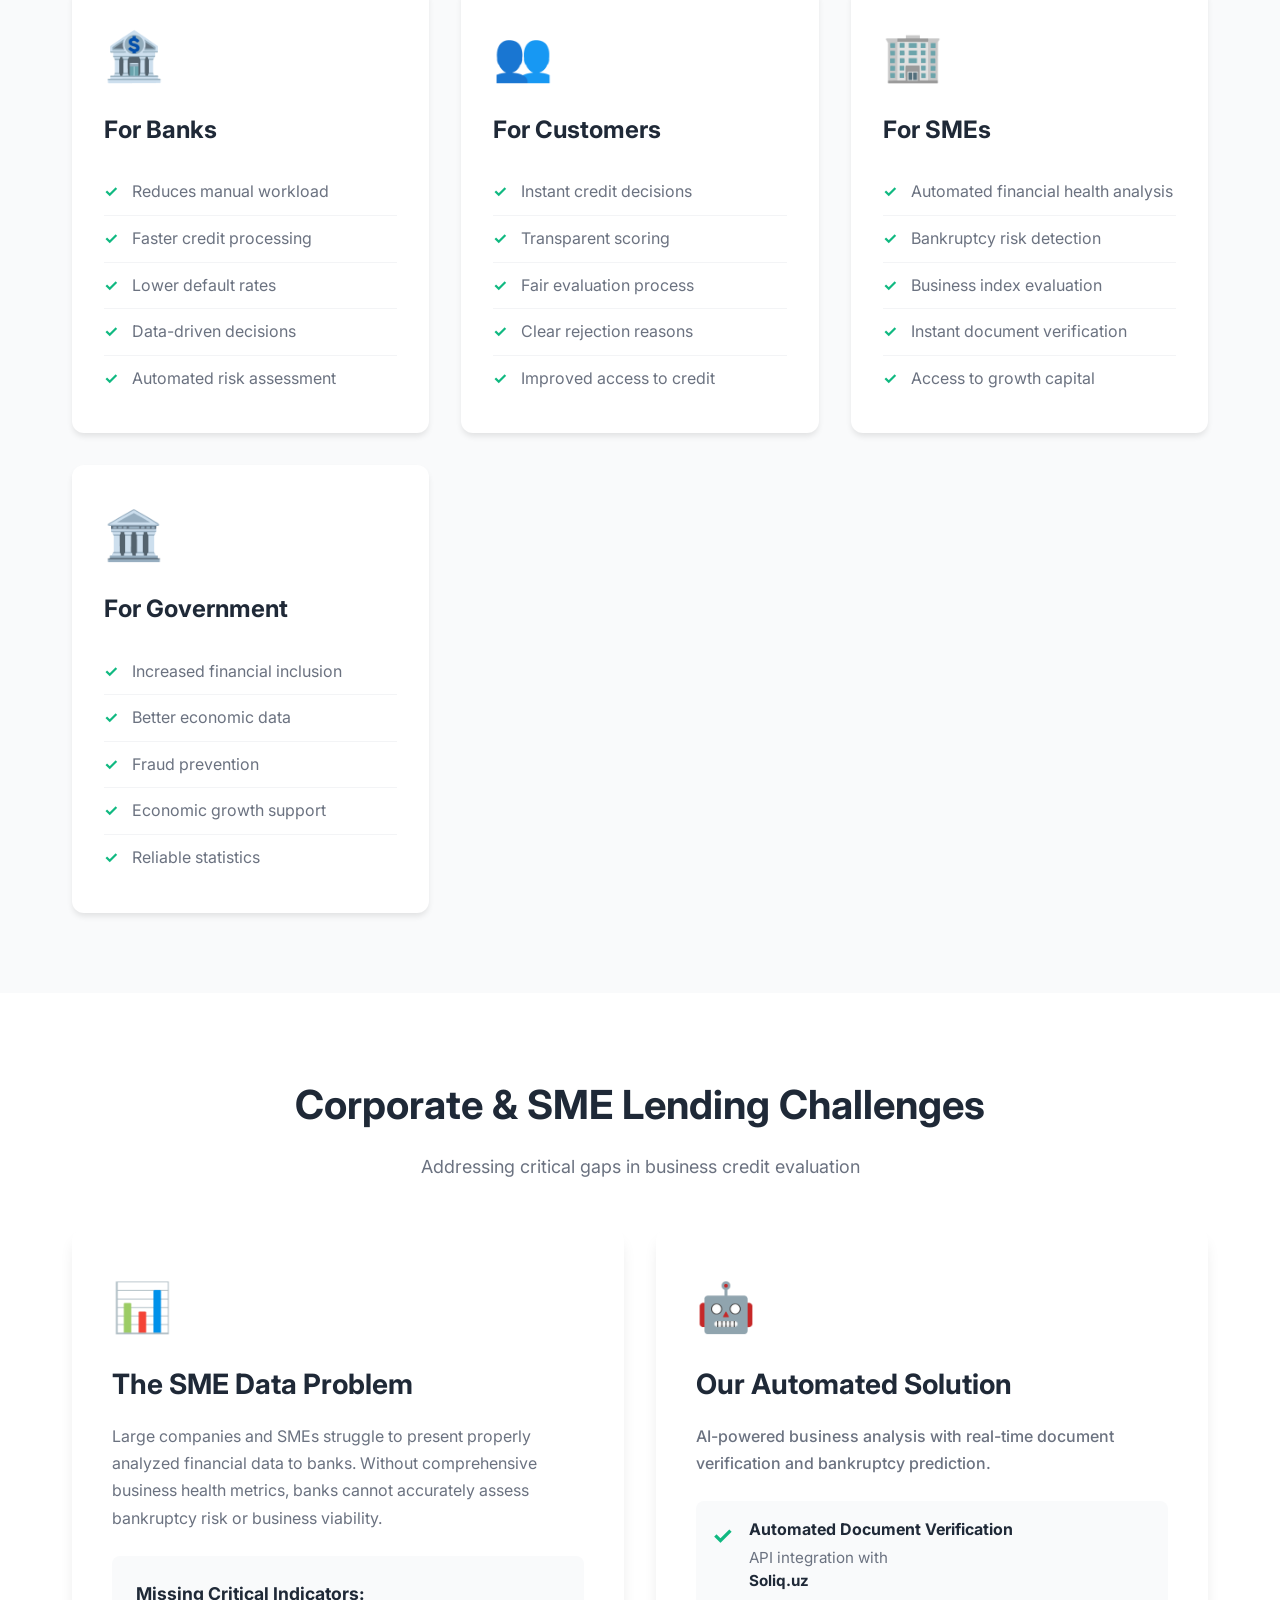
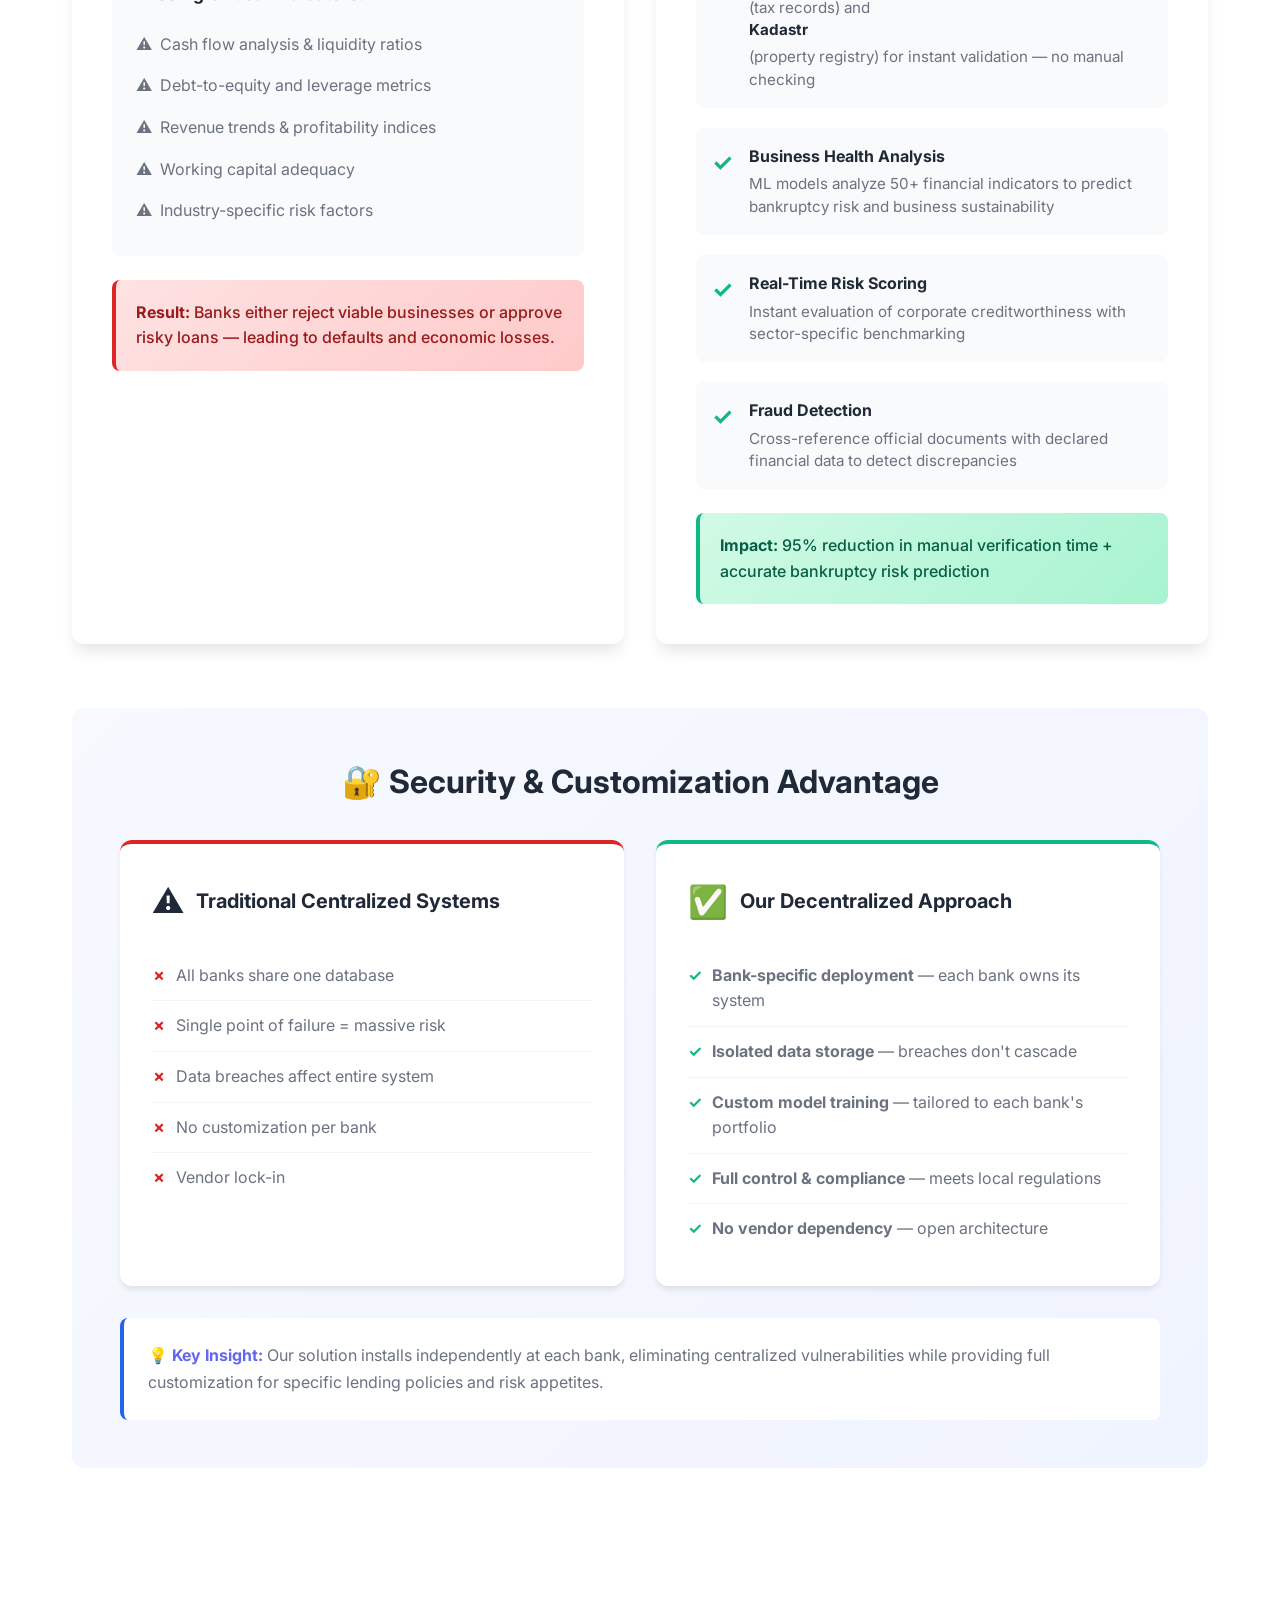
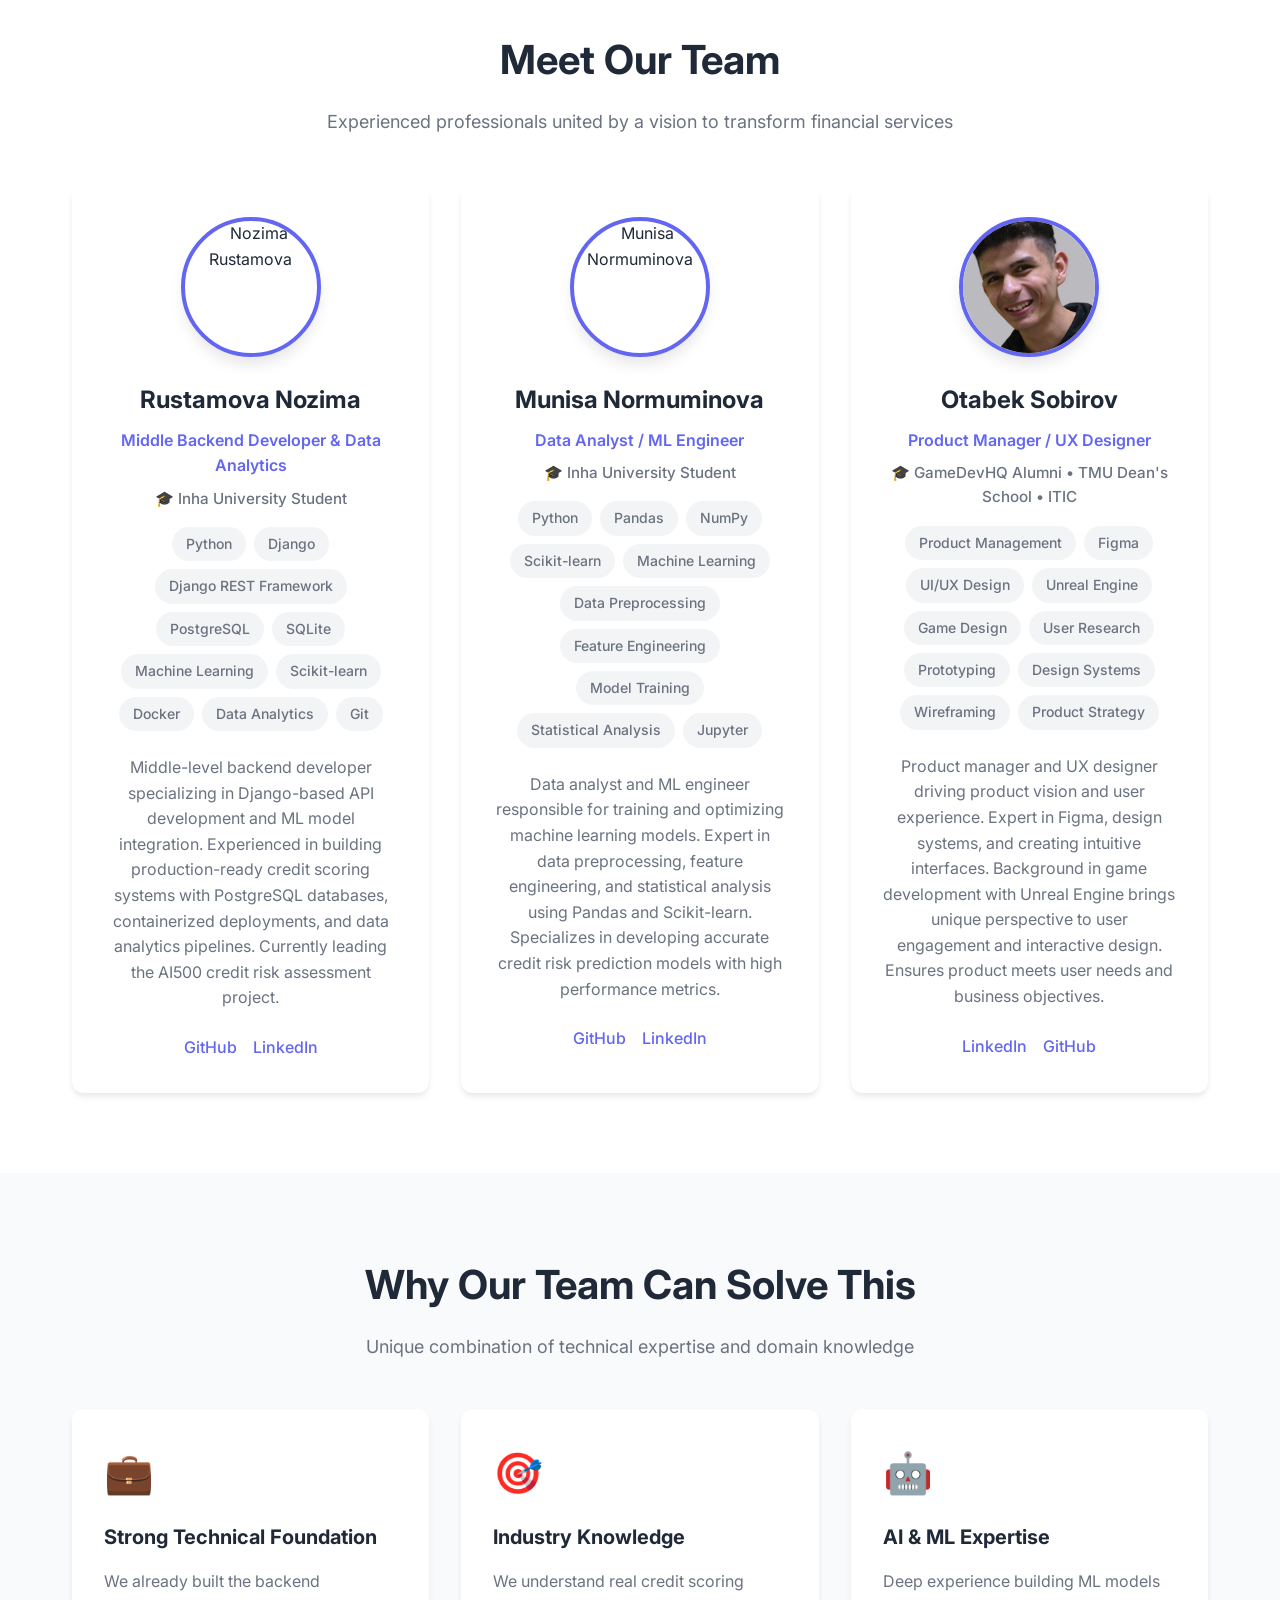
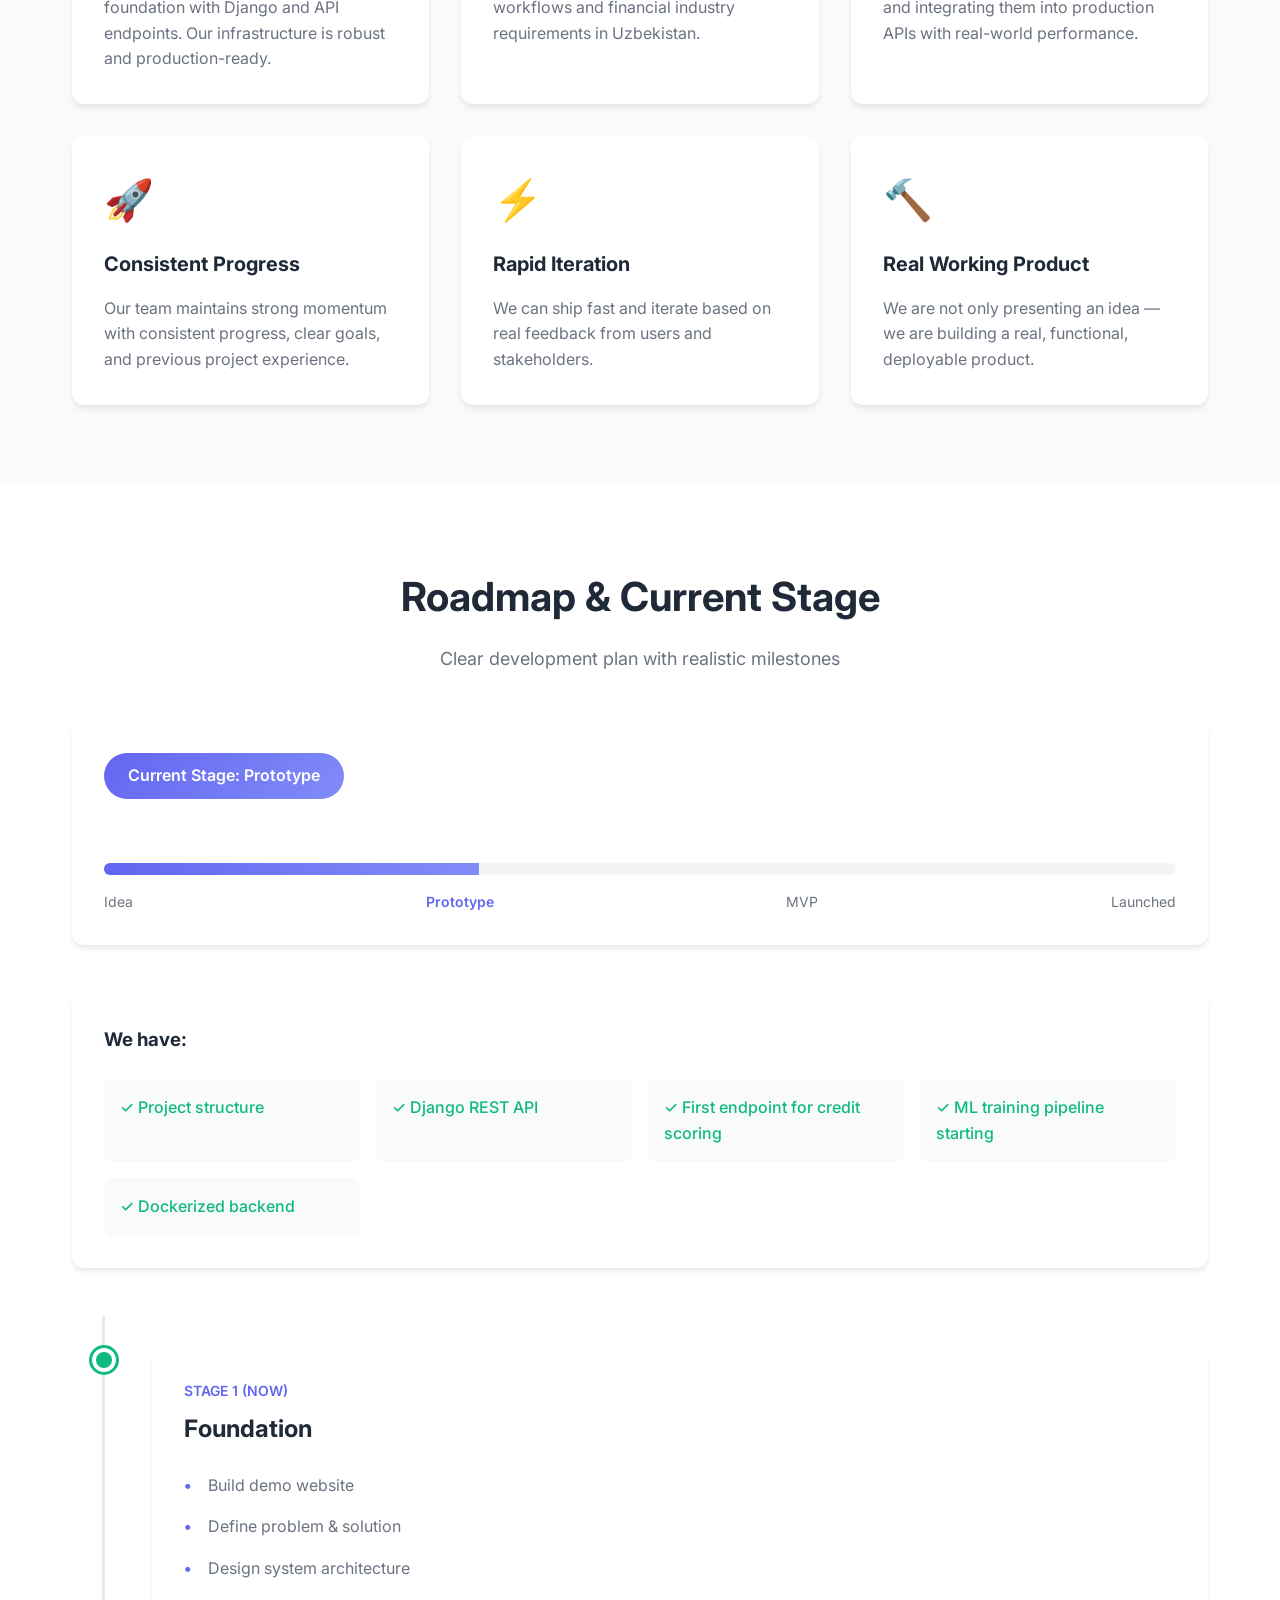
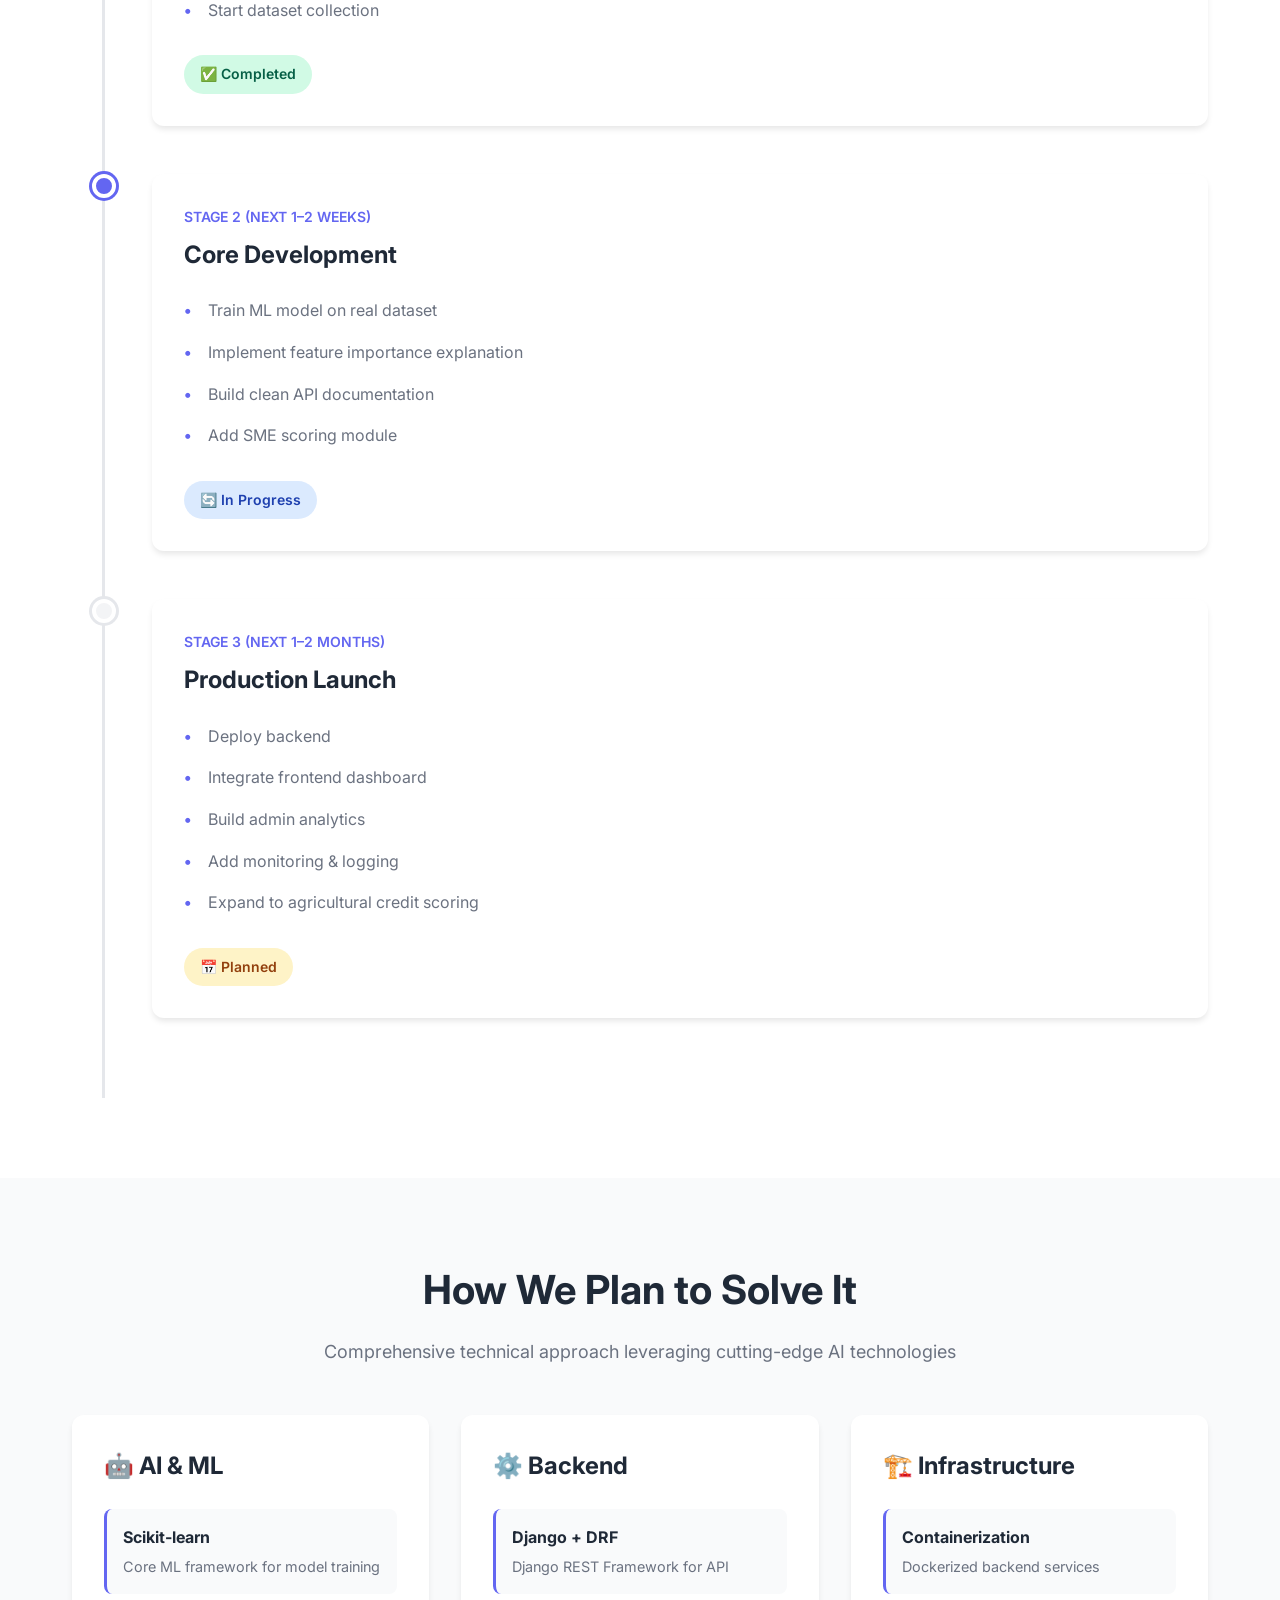
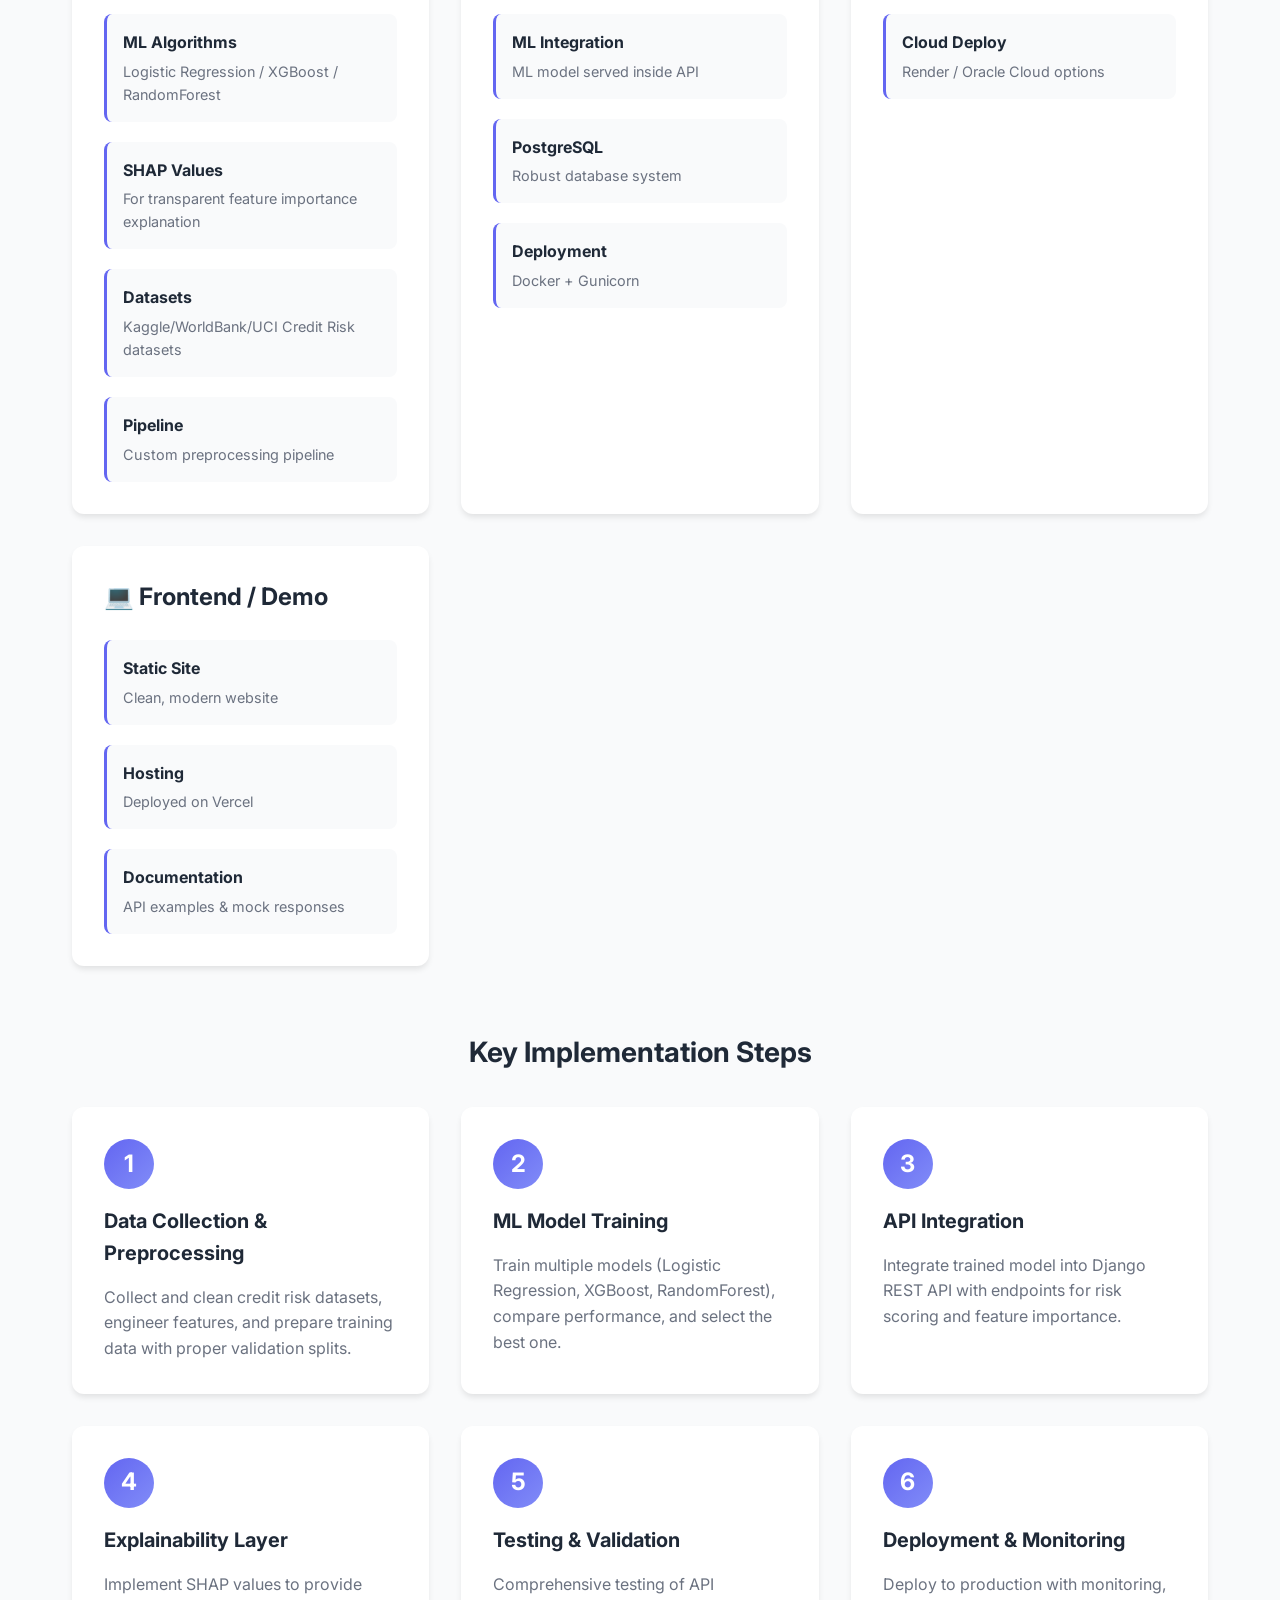
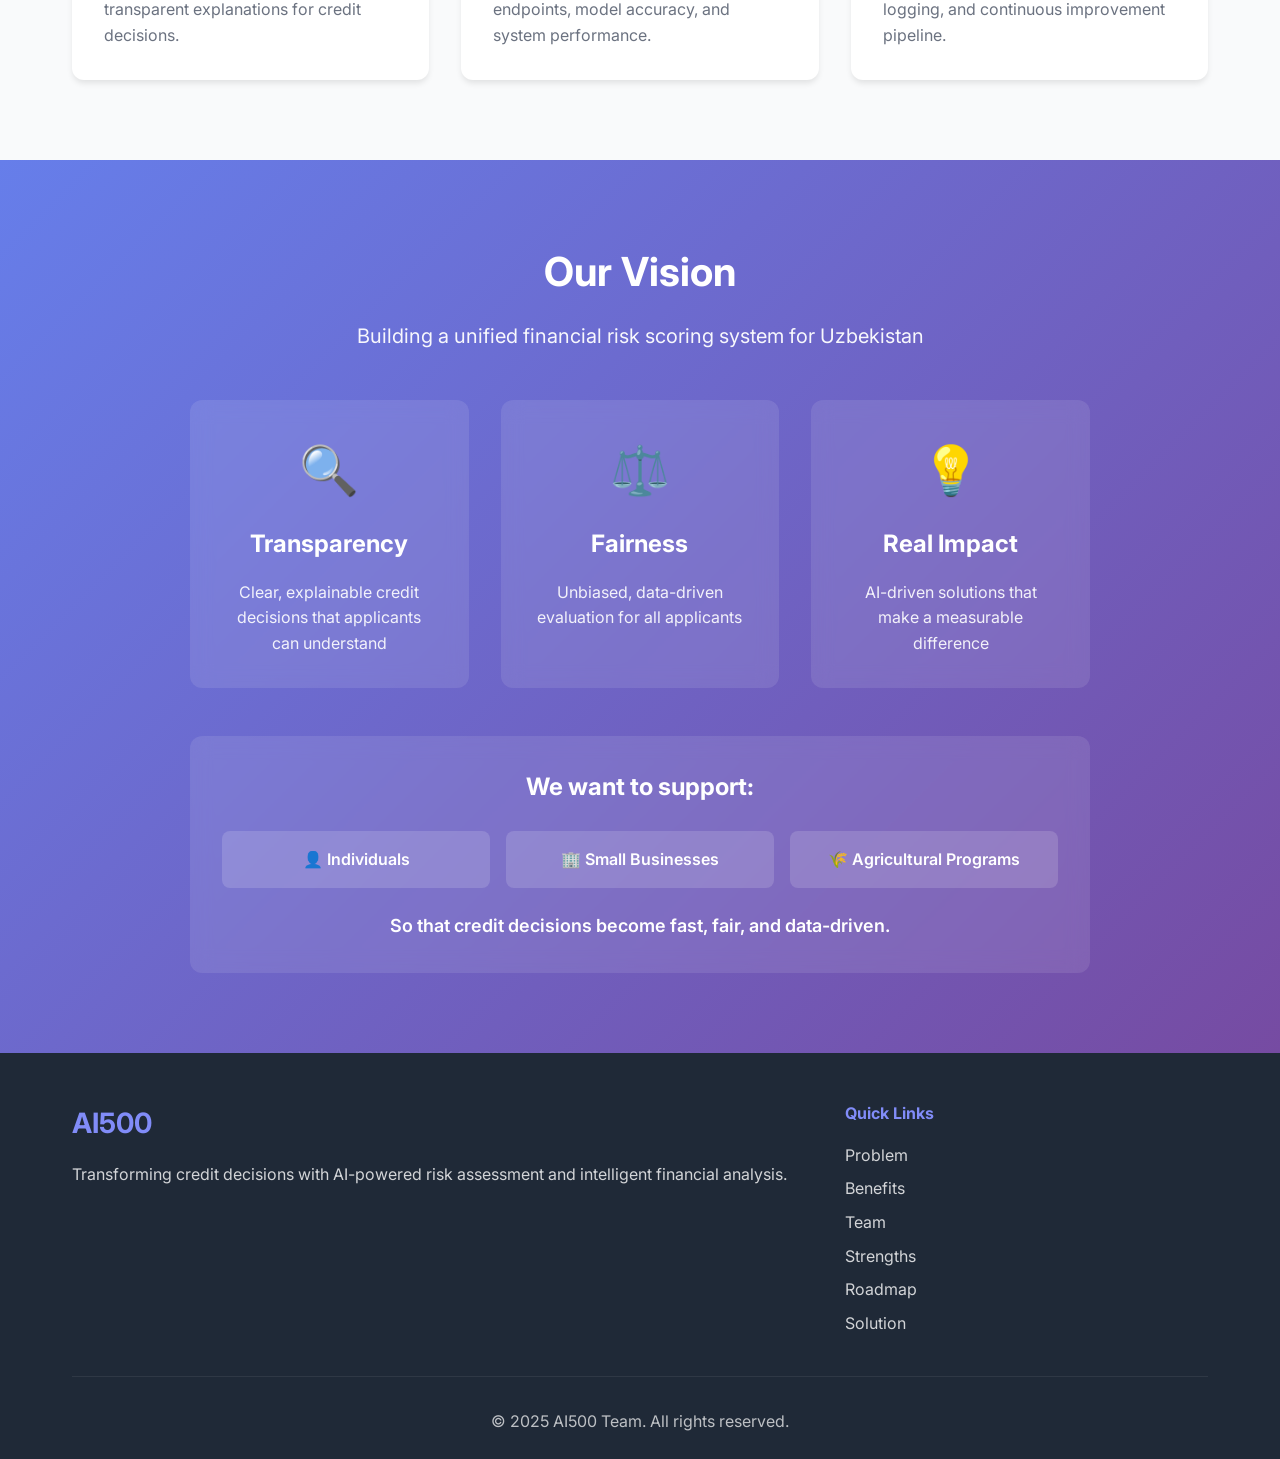
==== commit 27109f83: "Updated team section with real members: Nozima, Munisa, and Otabek with their skills and backgrounds" ====
--- a/index.html
+++ b/index.html
@@ -354,16 +354,47 @@
 
             <div class="team-grid">
                 <div class="team-card">
-                    <div class="team-avatar">NR</div>
-                    <h3>Nozima Rustamova</h3>
-                    <p class="team-role">Backend Developer / ML Engineer</p>
+                    <img src="img/nozima.jpg" alt="Nozima Rustamova" class="team-photo">
+                    <h3>Rustamova Nozima</h3>
+                    <p class="team-role">Middle Backend Developer & Data Analytics</p>
+                    <p class="team-institution">🎓 Inha University Student</p>
                     <div class="team-skills">
                         <span class="skill-tag">Python</span>
                         <span class="skill-tag">Django</span>
-                        <span class="skill-tag">REST API</span>
-                        <span class="skill-tag">ML</span>
-                    </div>
-                    <p class="team-description">Expert in building scalable backend systems and integrating ML models into production. Specializes in Django REST Framework, Scikit-learn, and Docker deployment.</p>
+                        <span class="skill-tag">Django REST Framework</span>
+                        <span class="skill-tag">PostgreSQL</span>
+                        <span class="skill-tag">SQLite</span>
+                        <span class="skill-tag">Machine Learning</span>
+                        <span class="skill-tag">Scikit-learn</span>
+                        <span class="skill-tag">Docker</span>
+                        <span class="skill-tag">Data Analytics</span>
+                        <span class="skill-tag">Git</span>
+                    </div>
+                    <p class="team-description">Middle-level backend developer specializing in Django-based API development and ML model integration. Experienced in building production-ready credit scoring systems with PostgreSQL databases, containerized deployments, and data analytics pipelines. Currently leading the AI500 credit risk assessment project.</p>
+                    <div class="team-links">
+                        <a href="https://github.com/Nozima-Rustamova" class="social-link" target="_blank">GitHub</a>
+                        <a href="#" class="social-link">LinkedIn</a>
+                    </div>
+                </div>
+
+                <div class="team-card">
+                    <img src="img/munisa.jpg" alt="Munisa Normuminova" class="team-photo">
+                    <h3>Munisa Normuminova</h3>
+                    <p class="team-role">Data Analyst / ML Engineer</p>
+                    <p class="team-institution">🎓 Inha University Student</p>
+                    <div class="team-skills">
+                        <span class="skill-tag">Python</span>
+                        <span class="skill-tag">Pandas</span>
+                        <span class="skill-tag">NumPy</span>
+                        <span class="skill-tag">Scikit-learn</span>
+                        <span class="skill-tag">Machine Learning</span>
+                        <span class="skill-tag">Data Preprocessing</span>
+                        <span class="skill-tag">Feature Engineering</span>
+                        <span class="skill-tag">Model Training</span>
+                        <span class="skill-tag">Statistical Analysis</span>
+                        <span class="skill-tag">Jupyter</span>
+                    </div>
+                    <p class="team-description">Data analyst and ML engineer responsible for training and optimizing machine learning models. Expert in data preprocessing, feature engineering, and statistical analysis using Pandas and Scikit-learn. Specializes in developing accurate credit risk prediction models with high performance metrics.</p>
                     <div class="team-links">
                         <a href="#" class="social-link">GitHub</a>
                         <a href="#" class="social-link">LinkedIn</a>
@@ -371,36 +402,26 @@
                 </div>
 
                 <div class="team-card">
-                    <div class="team-avatar">TM</div>
-                    <h3>[Teammate Name]</h3>
-                    <p class="team-role">Frontend Developer</p>
+                    <img src="img/otabek.jpg" alt="Otabek Sobirov" class="team-photo">
+                    <h3>Otabek Sobirov</h3>
+                    <p class="team-role">Product Manager / UX Designer</p>
+                    <p class="team-institution">🎓 GameDevHQ Alumni • TMU Dean's School • ITIC</p>
                     <div class="team-skills">
-                        <span class="skill-tag">React</span>
-                        <span class="skill-tag">HTML</span>
-                        <span class="skill-tag">CSS</span>
-                        <span class="skill-tag">JavaScript</span>
-                    </div>
-                    <p class="team-description">Frontend specialist creating intuitive user interfaces and responsive designs. Focused on user experience and modern web technologies.</p>
+                        <span class="skill-tag">Product Management</span>
+                        <span class="skill-tag">Figma</span>
+                        <span class="skill-tag">UI/UX Design</span>
+                        <span class="skill-tag">Unreal Engine</span>
+                        <span class="skill-tag">Game Design</span>
+                        <span class="skill-tag">User Research</span>
+                        <span class="skill-tag">Prototyping</span>
+                        <span class="skill-tag">Design Systems</span>
+                        <span class="skill-tag">Wireframing</span>
+                        <span class="skill-tag">Product Strategy</span>
+                    </div>
+                    <p class="team-description">Product manager and UX designer driving product vision and user experience. Expert in Figma, design systems, and creating intuitive interfaces. Background in game development with Unreal Engine brings unique perspective to user engagement and interactive design. Ensures product meets user needs and business objectives.</p>
                     <div class="team-links">
+                        <a href="https://www.linkedin.com/in/otabek-sobirov-343362349/" target="_blank" class="social-link">LinkedIn</a>
                         <a href="#" class="social-link">GitHub</a>
-                        <a href="#" class="social-link">LinkedIn</a>
-                    </div>
-                </div>
-
-                <div class="team-card">
-                    <div class="team-avatar">DS</div>
-                    <h3>[Teammate Name]</h3>
-                    <p class="team-role">Research & Data Specialist</p>
-                    <div class="team-skills">
-                        <span class="skill-tag">Data Analysis</span>
-                        <span class="skill-tag">Feature Engineering</span>
-                        <span class="skill-tag">Python</span>
-                        <span class="skill-tag">SQL</span>
-                    </div>
-                    <p class="team-description">Data expert specializing in preprocessing and feature engineering. Preparing high-quality datasets for ML model training.</p>
-                    <div class="team-links">
-                        <a href="#" class="social-link">GitHub</a>
-                        <a href="#" class="social-link">LinkedIn</a>
                     </div>
                 </div>
             </div>
--- a/styles.css
+++ b/styles.css
@@ -474,6 +474,17 @@
     margin: 0 auto 1.5rem;
 }
 
+.team-photo {
+    width: 140px;
+    height: 140px;
+    border-radius: 50%;
+    object-fit: cover;
+    margin: 0 auto 1.5rem;
+    display: block;
+    border: 4px solid var(--primary-color);
+    box-shadow: var(--shadow-lg);
+}
+
 .team-card h3 {
     font-size: 1.5rem;
     margin-bottom: 0.5rem;
@@ -483,7 +494,14 @@
 .team-role {
     color: var(--primary-color);
     font-weight: 600;
-    margin-bottom: 1rem;
+    margin-bottom: 0.5rem;
+}
+
+.team-institution {
+    color: var(--text-secondary);
+    font-size: 0.95rem;
+    margin-bottom: 1rem;
+    font-weight: 500;
 }
 
 .team-skills {
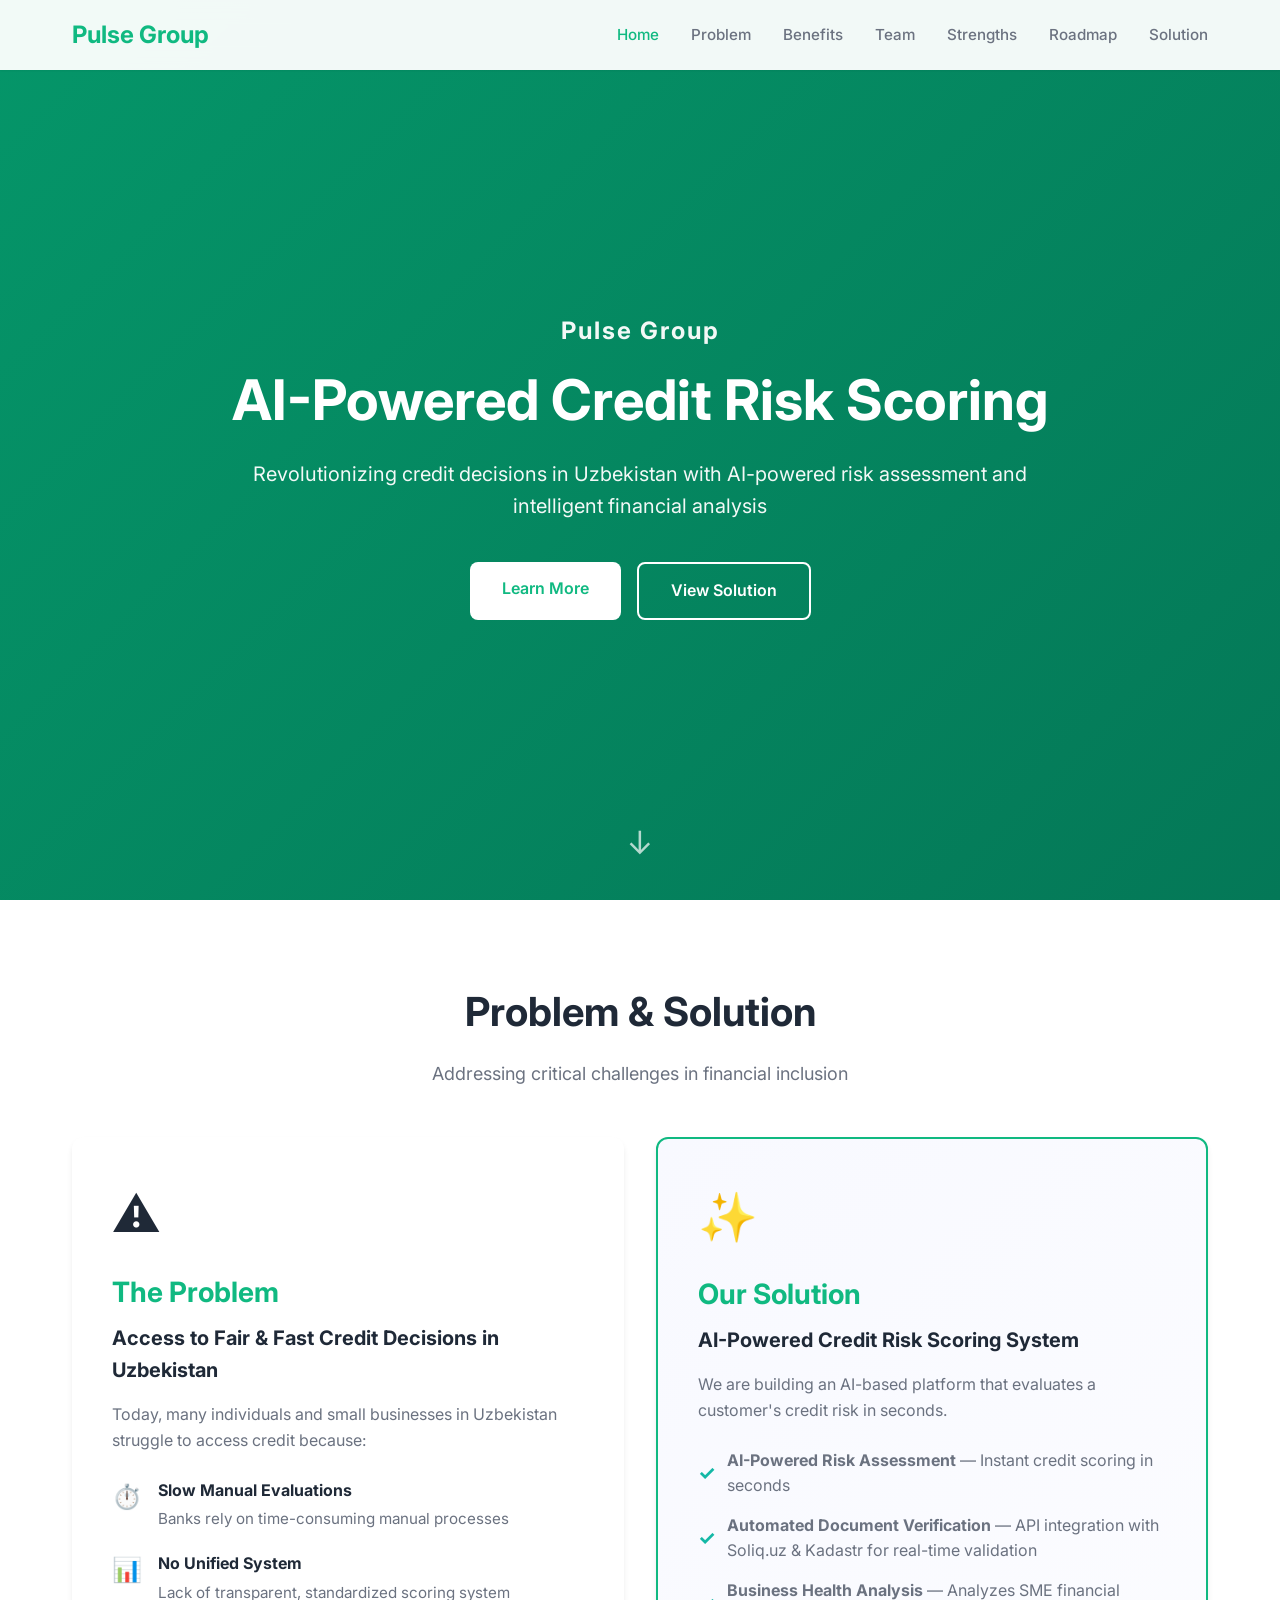
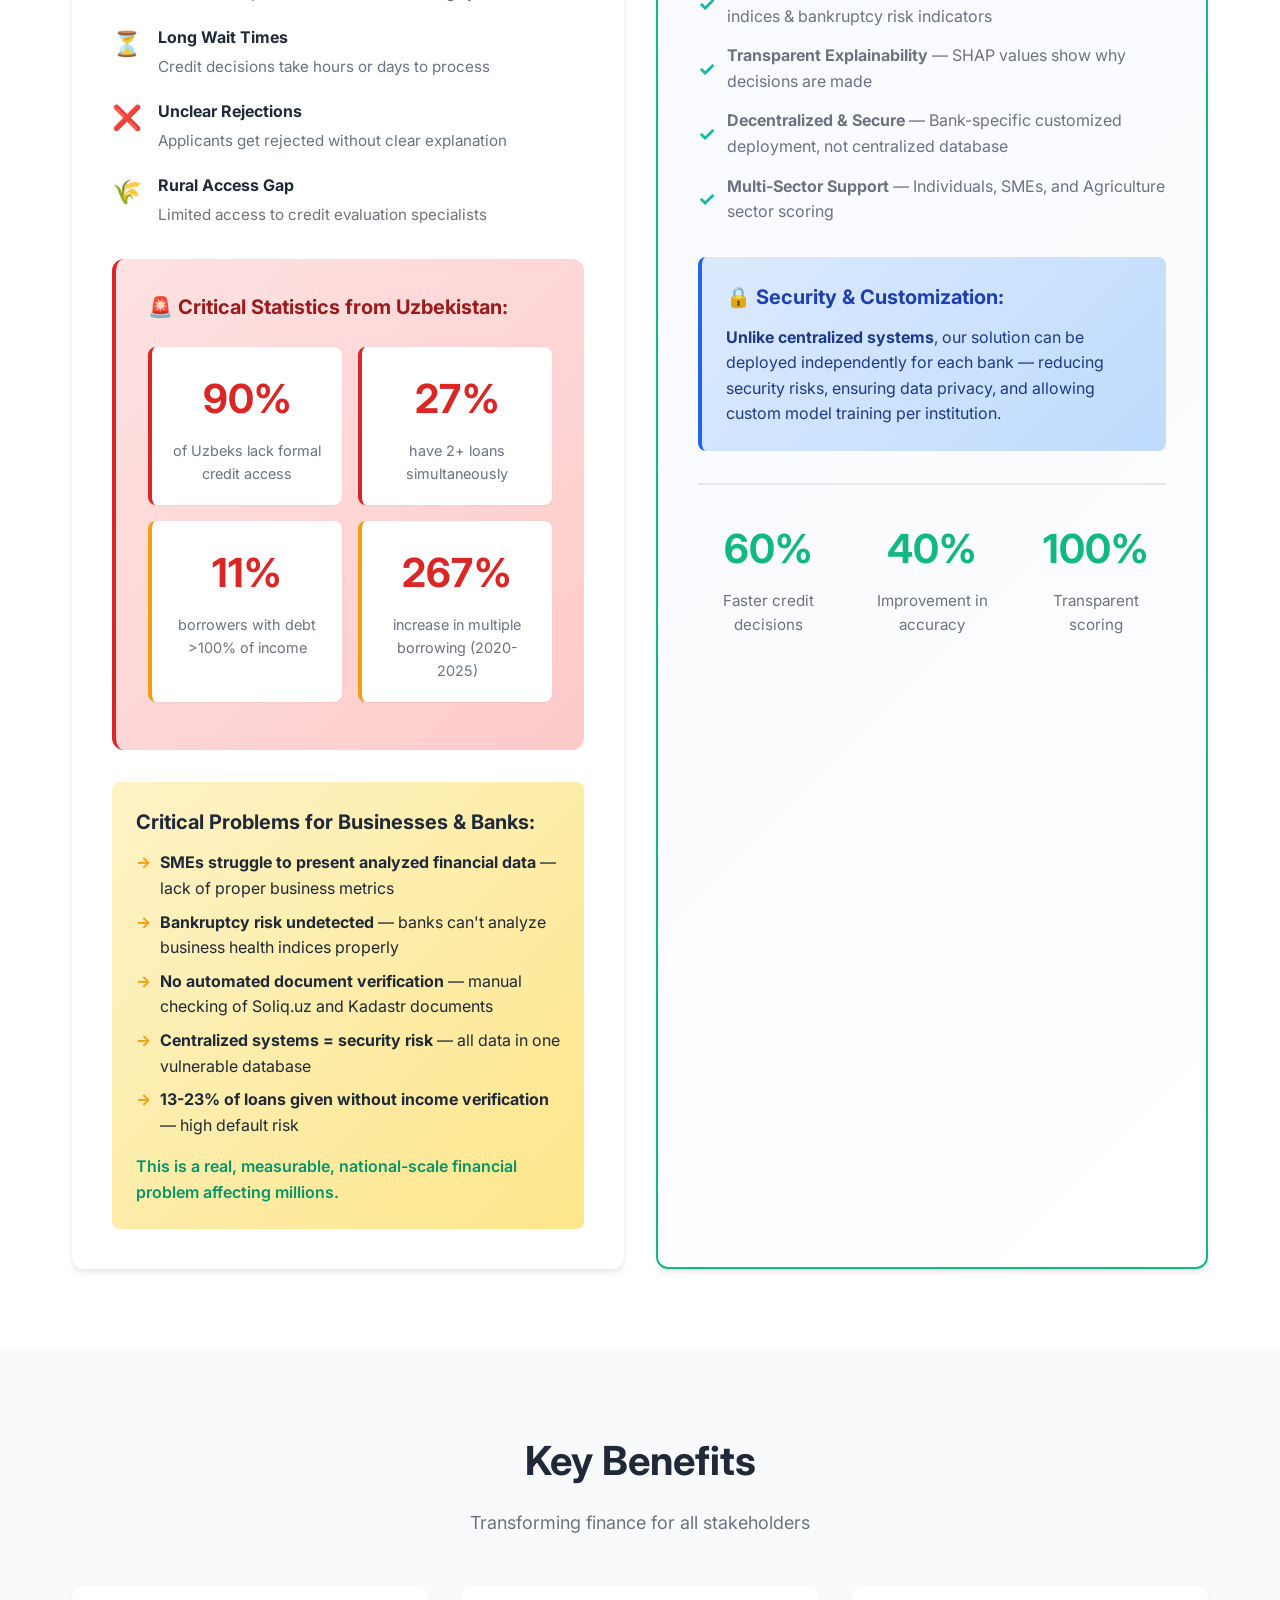
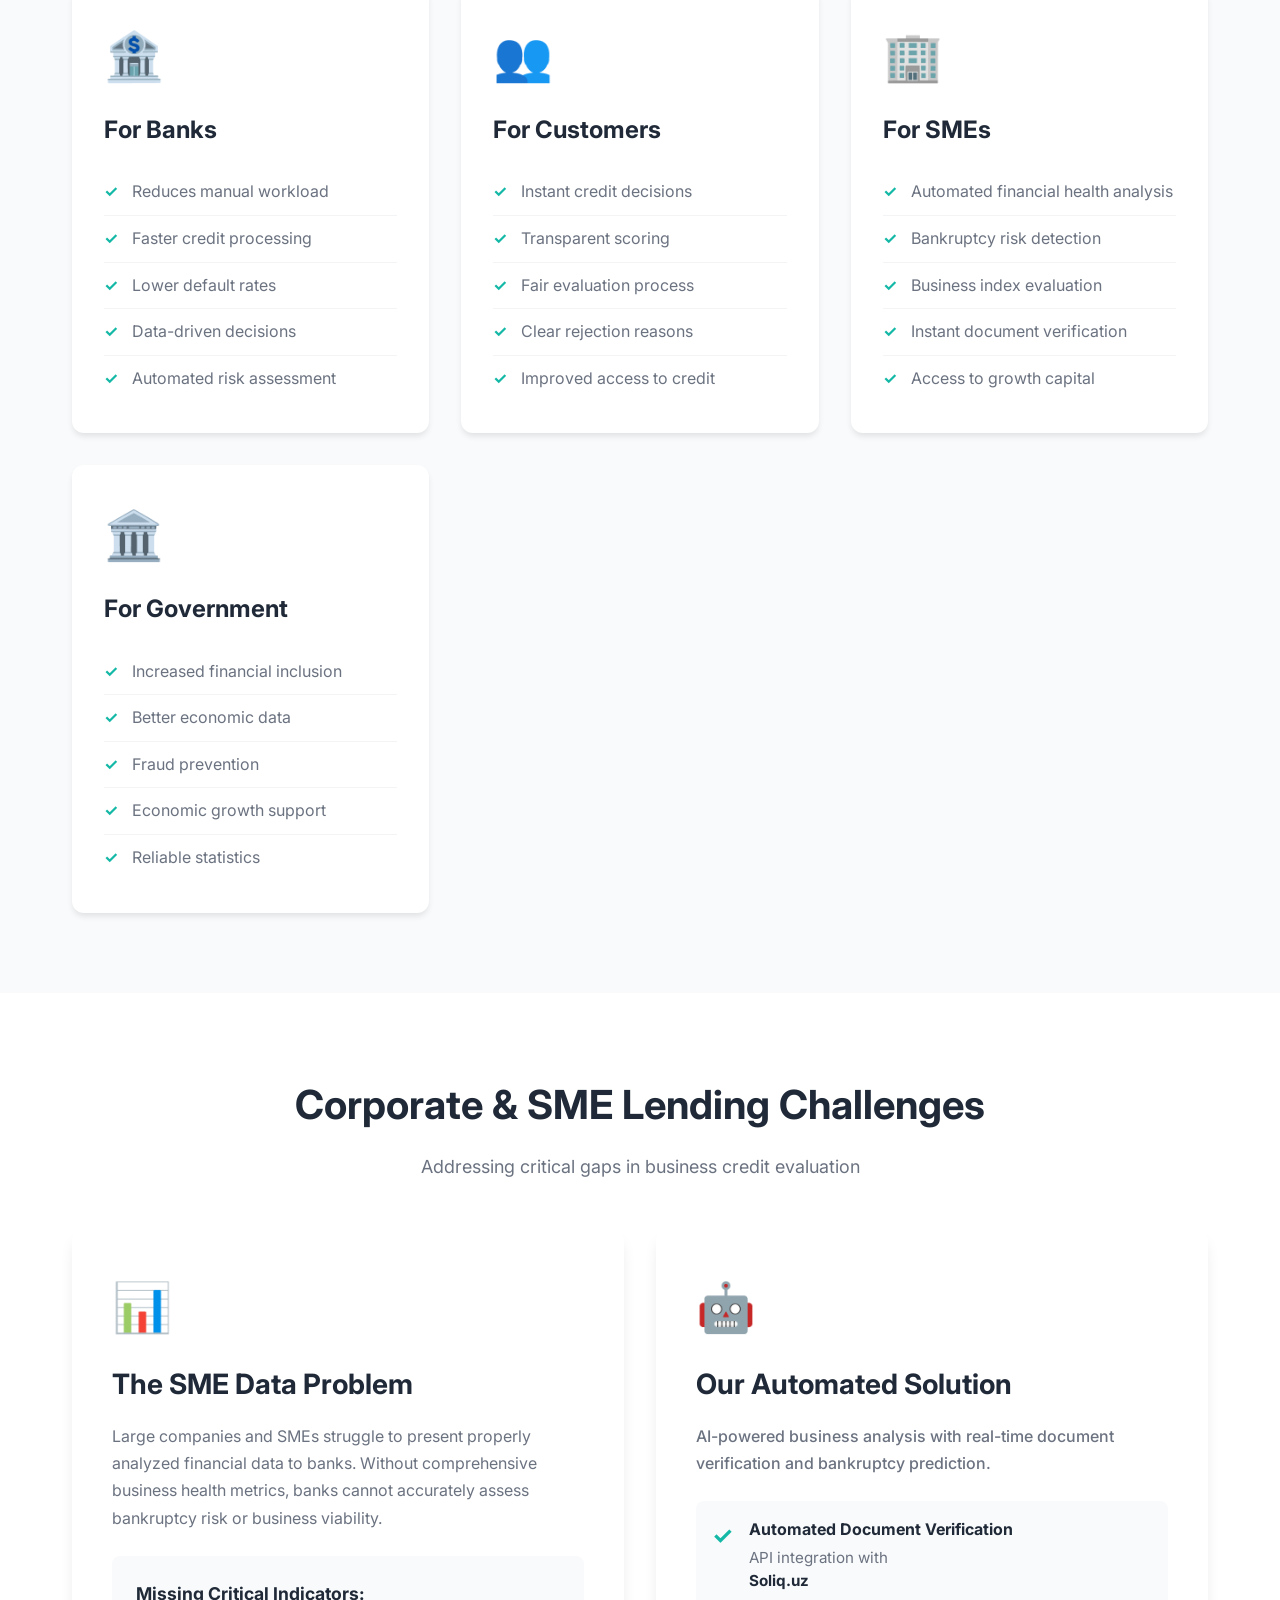
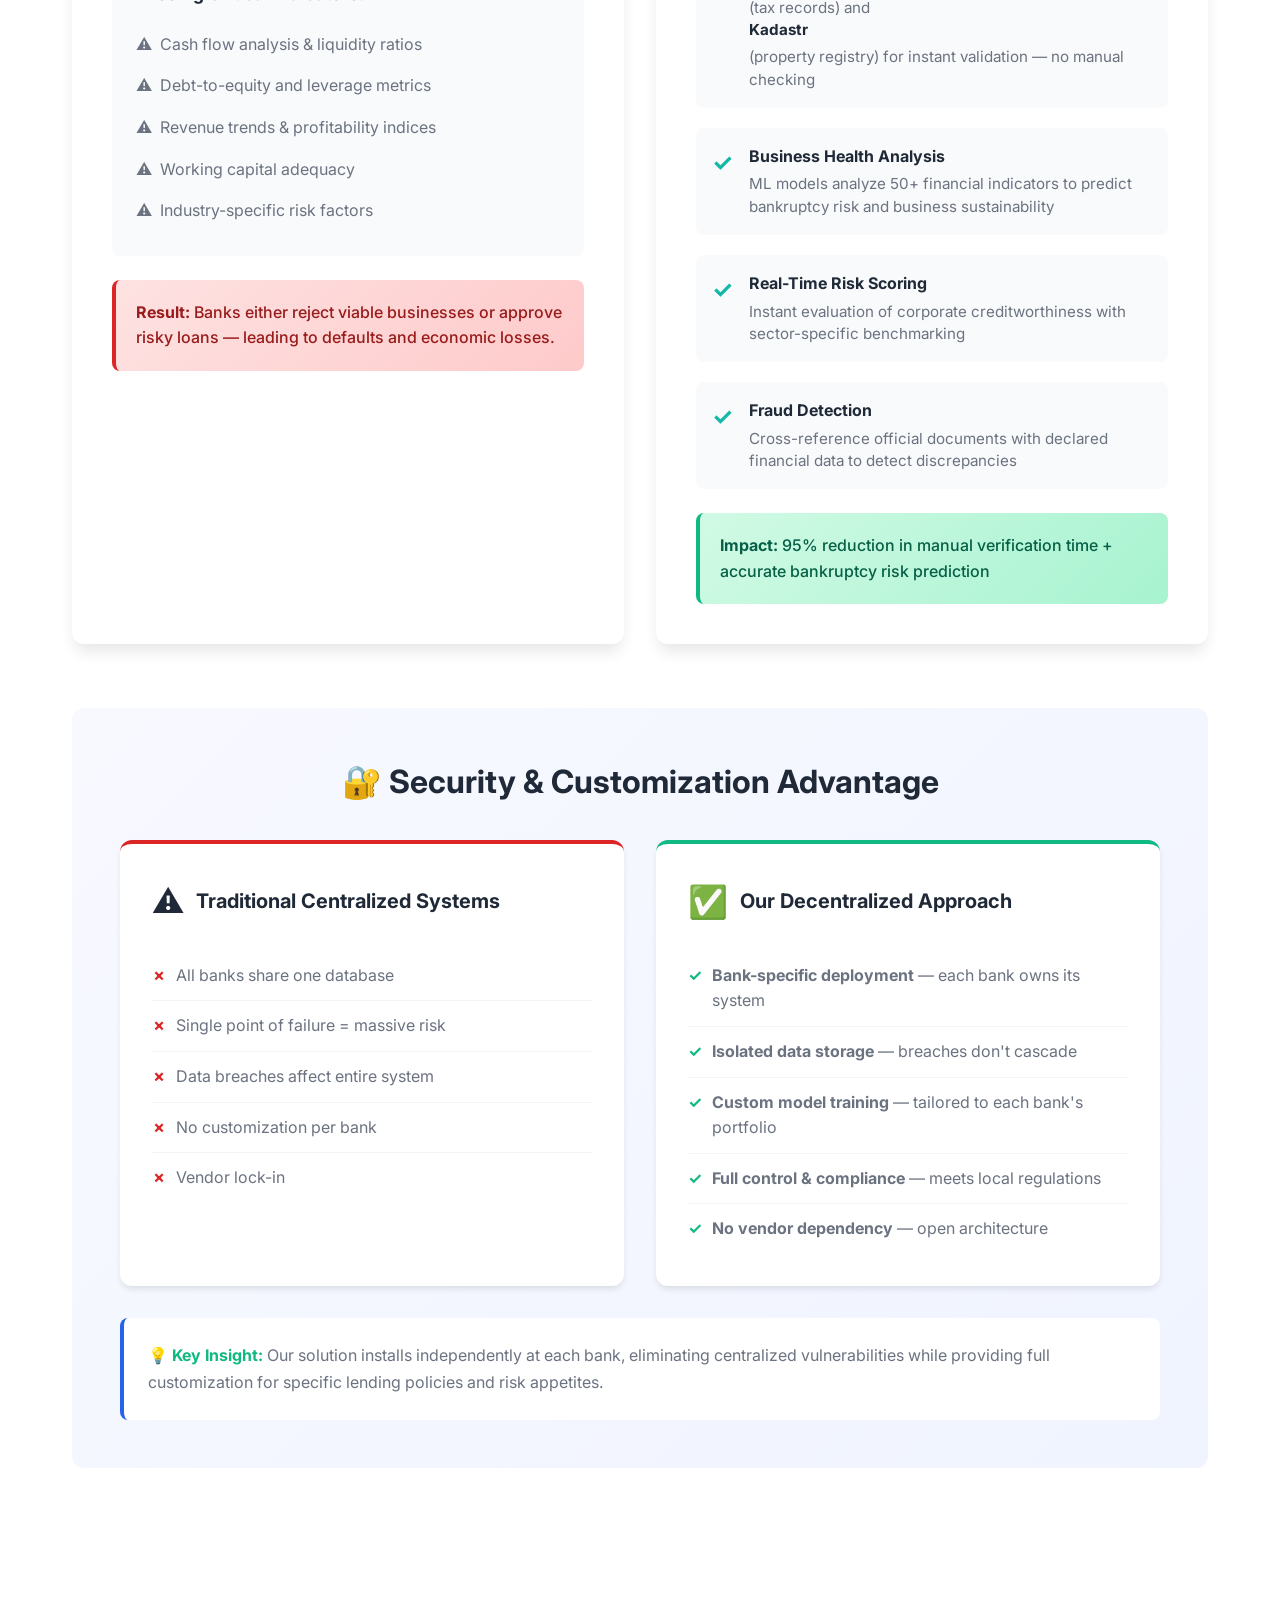
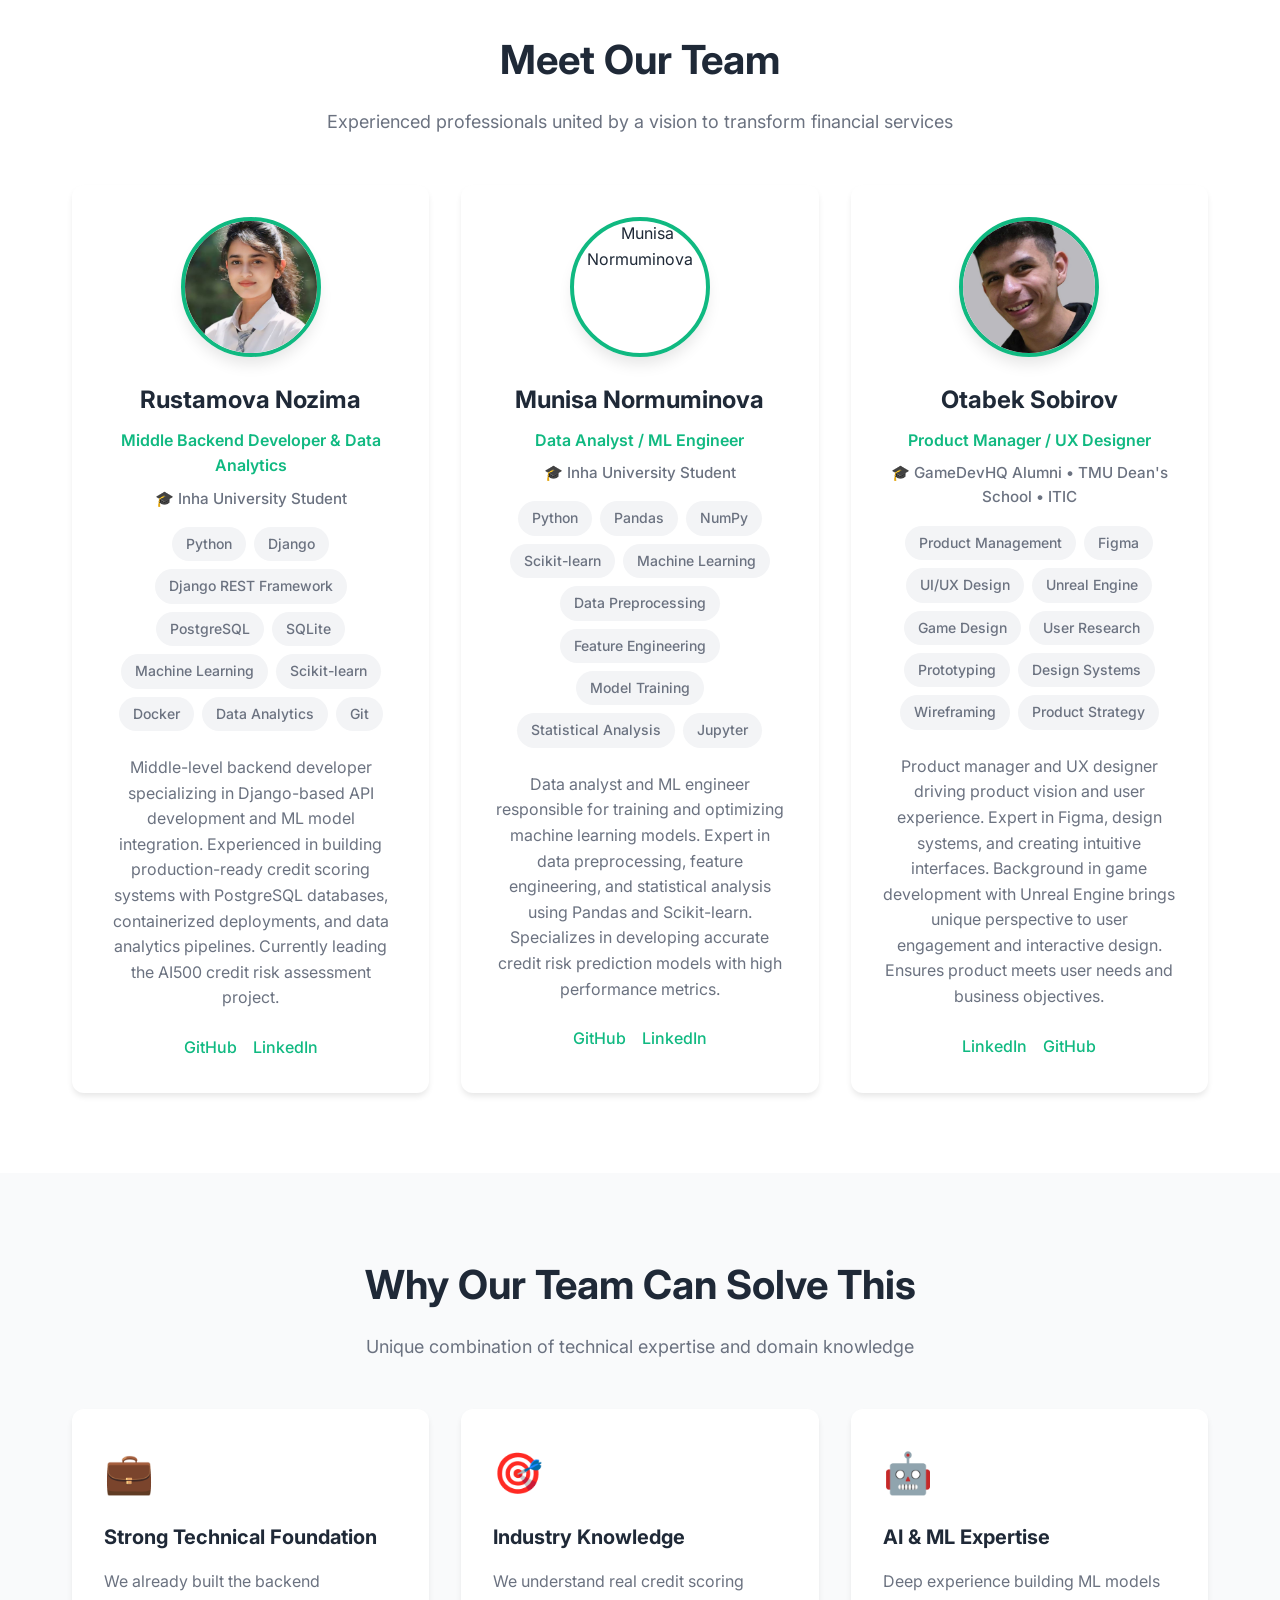
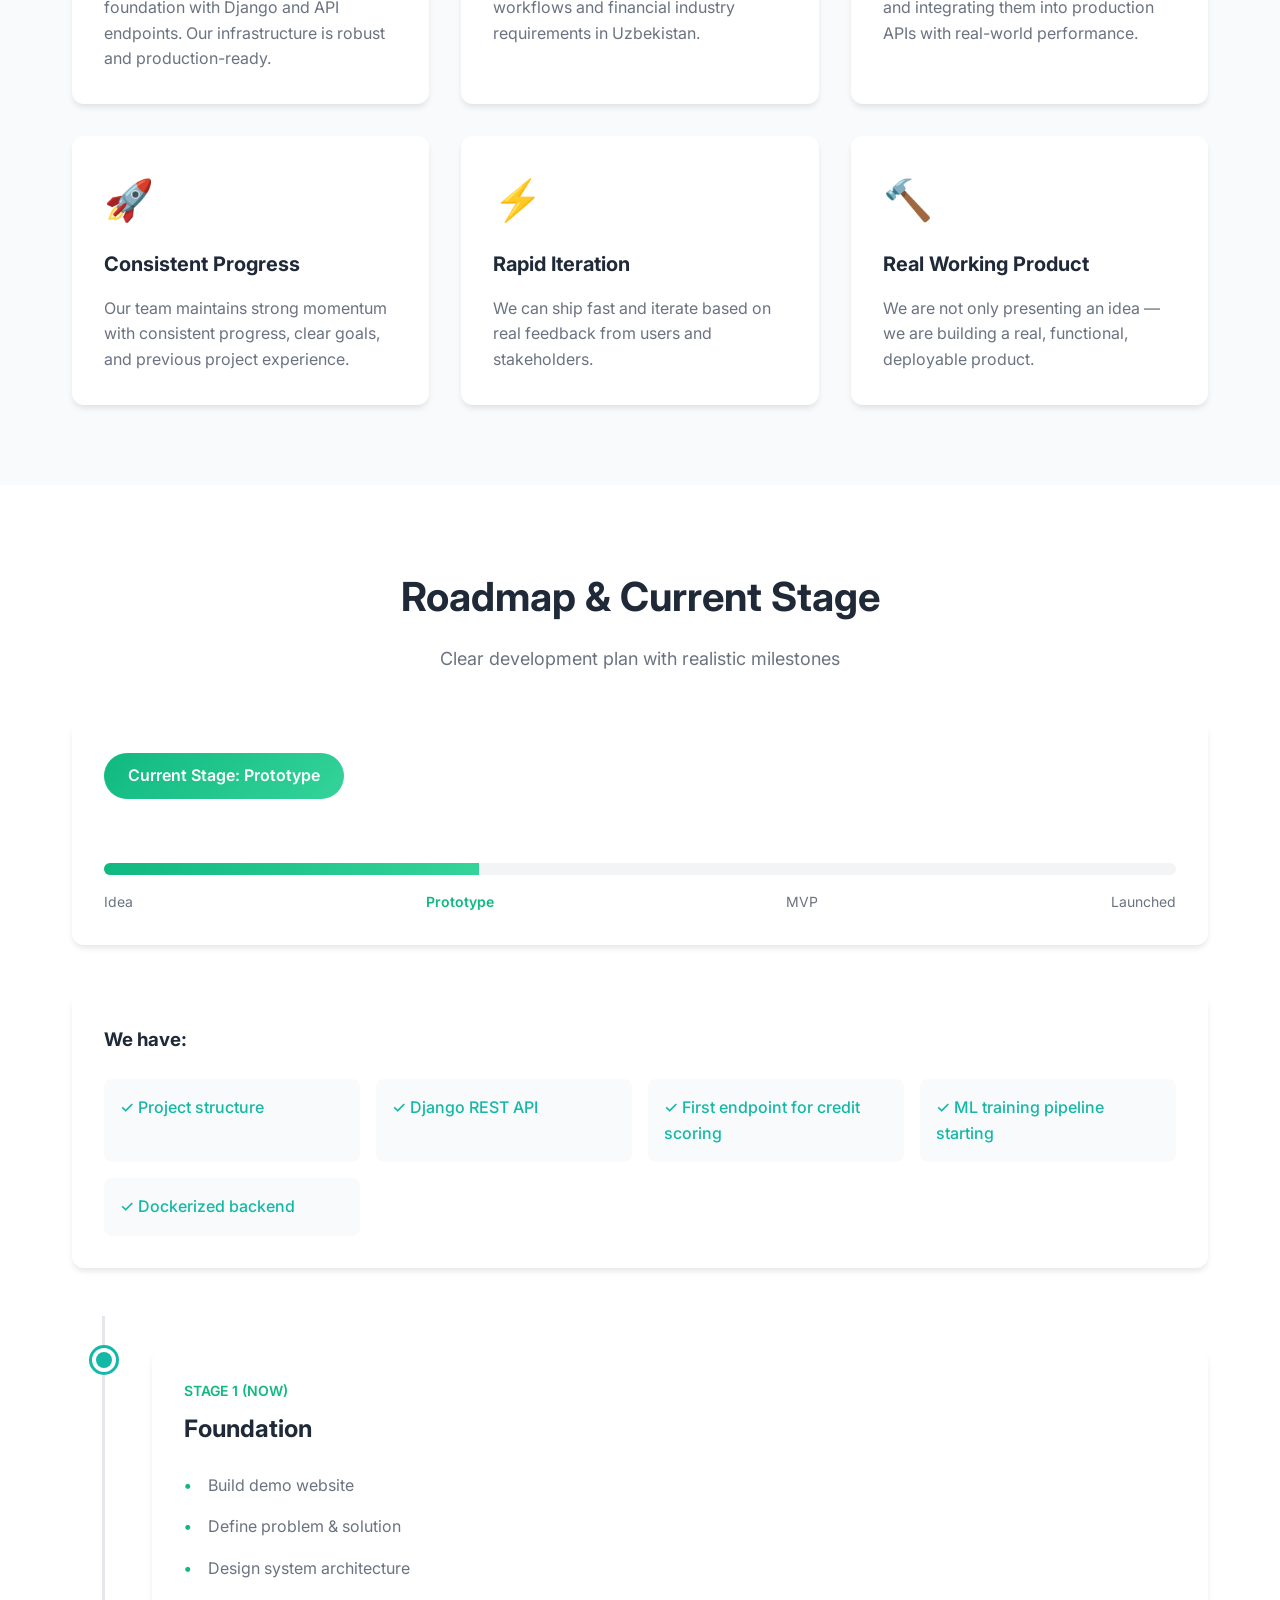
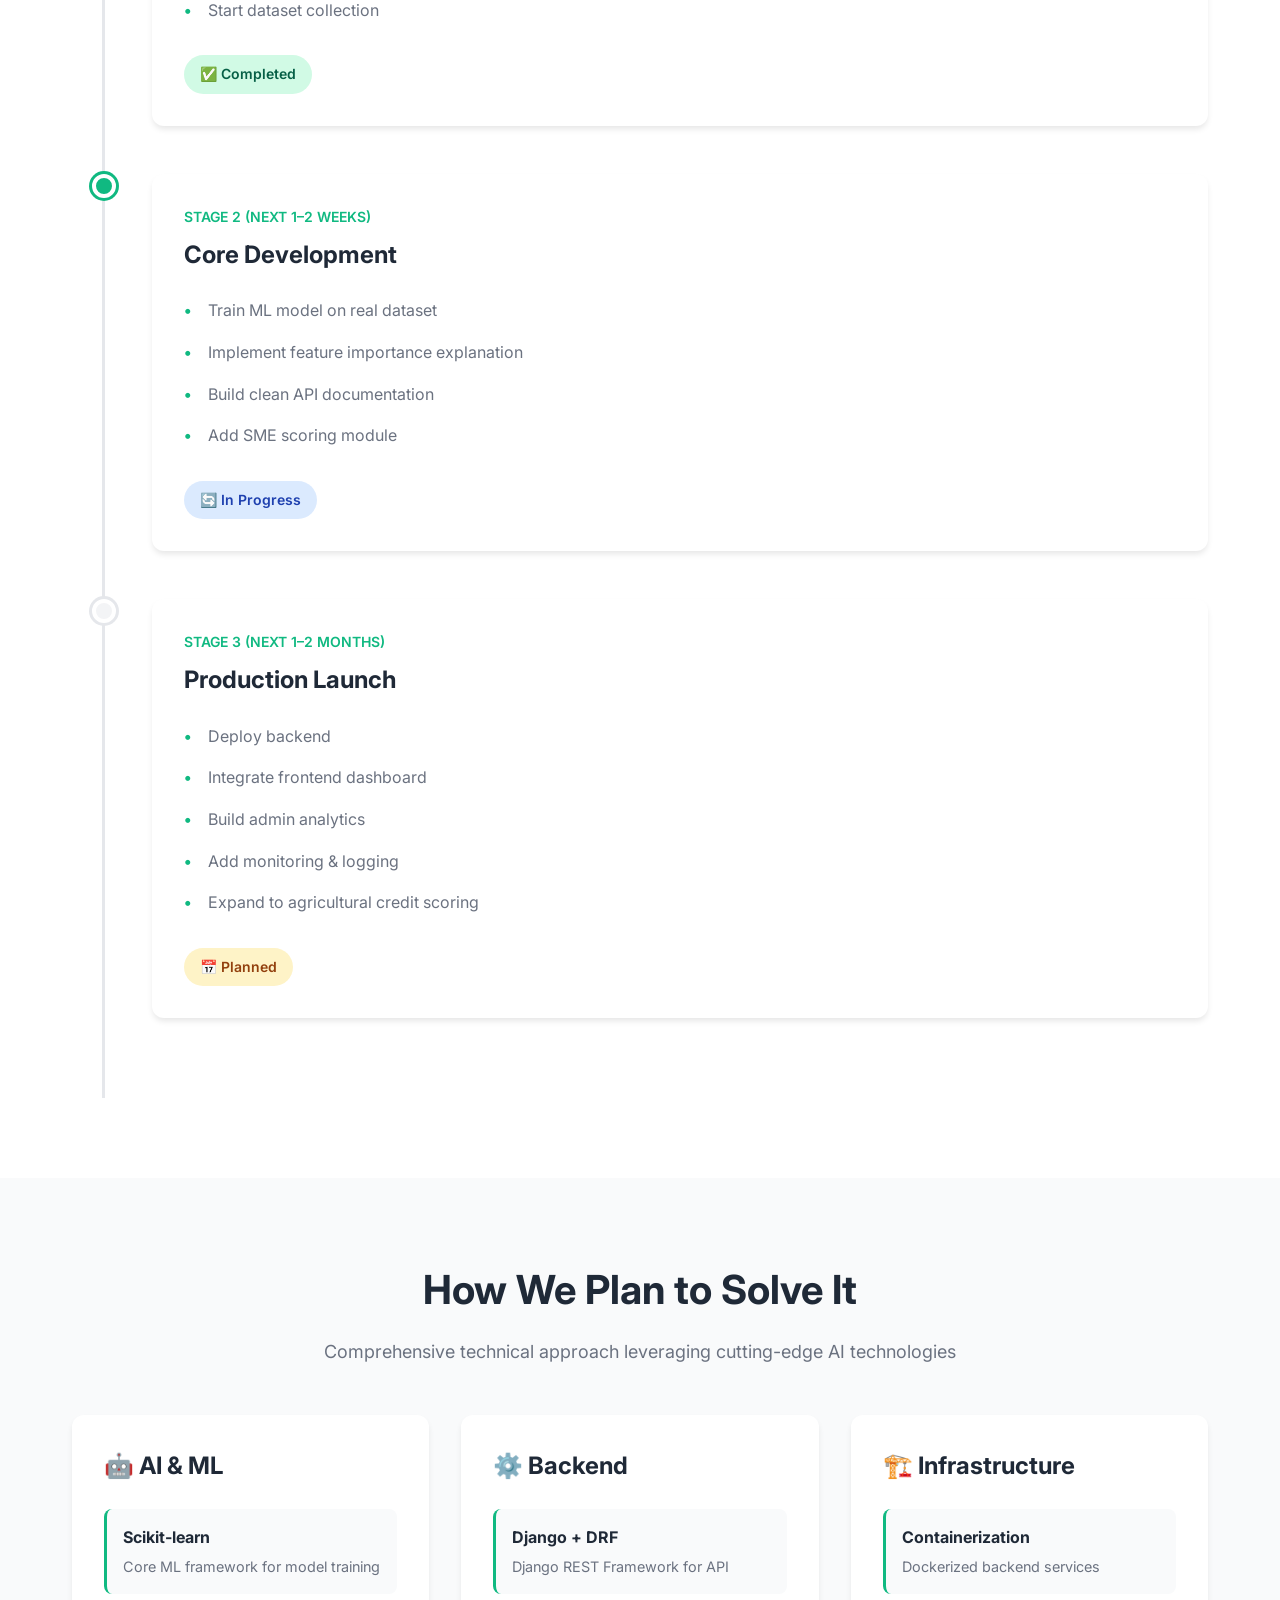
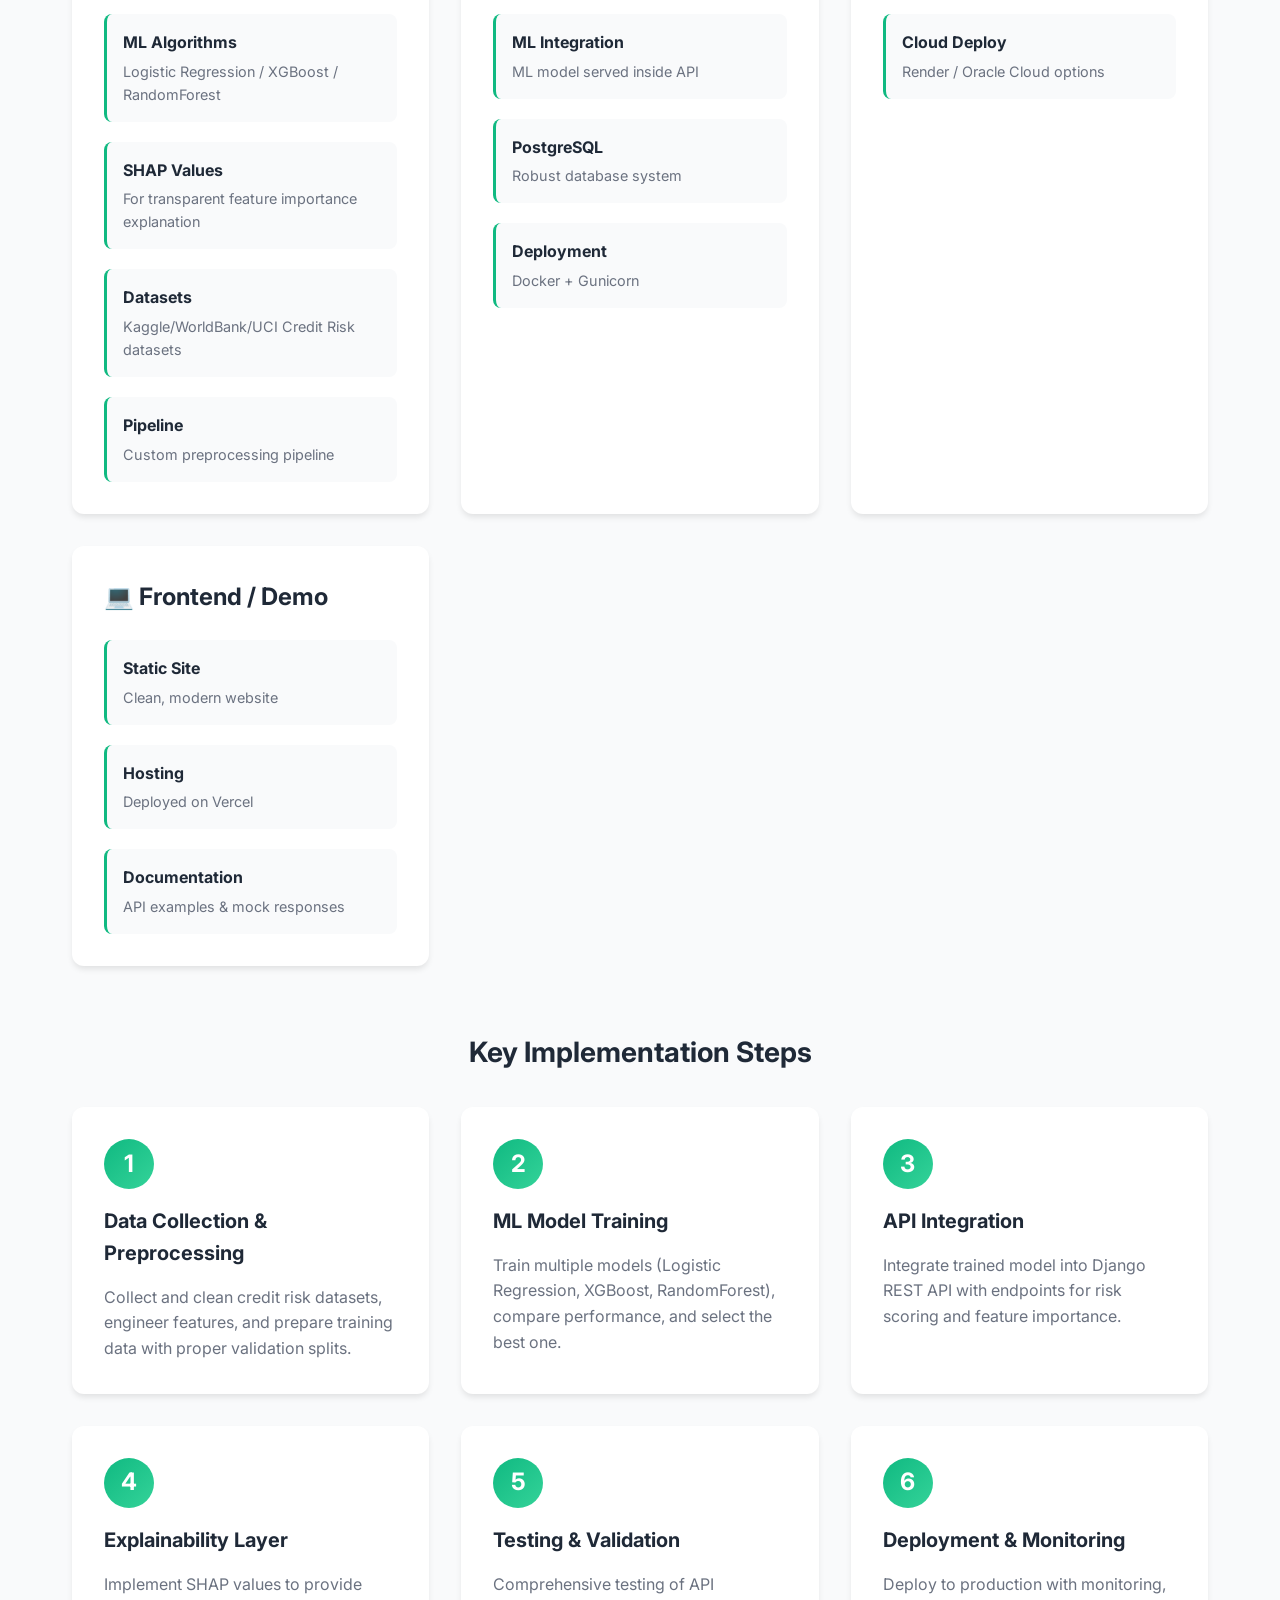
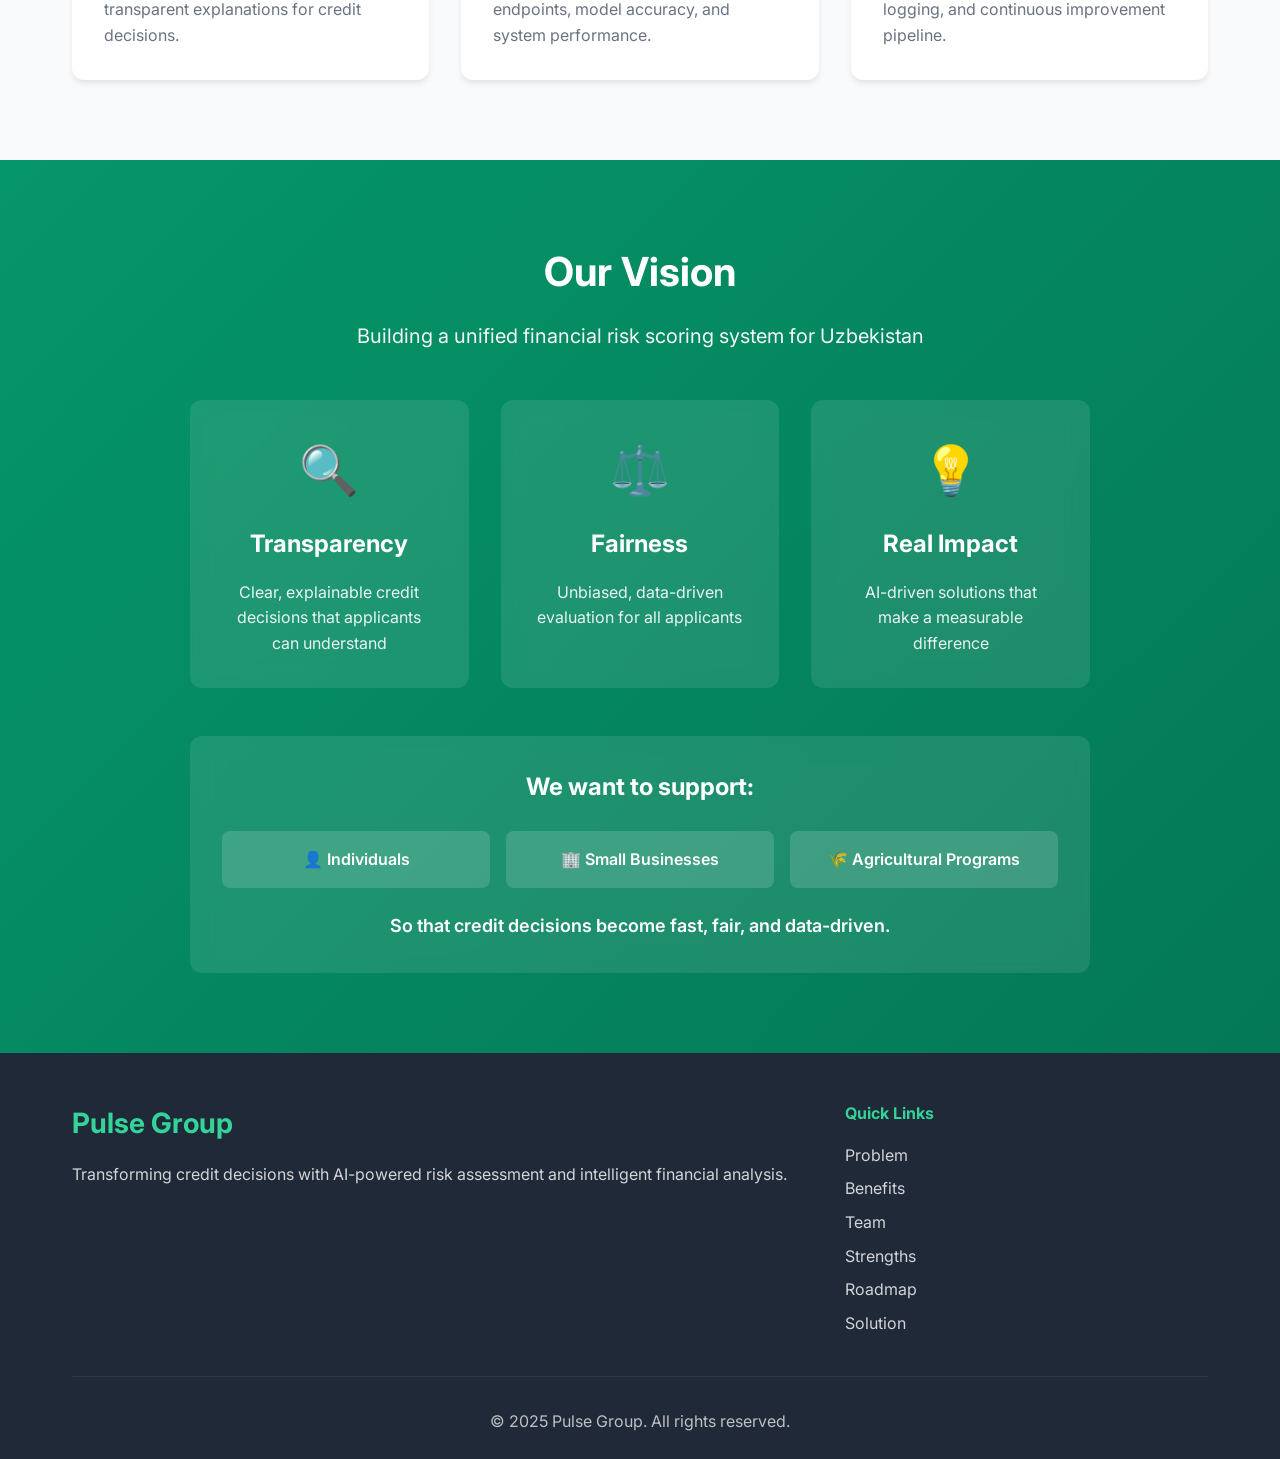
==== commit cba4de76: "Updated team section with real members: Nozima, Munisa, and Otabek with their skills and backgrounds" ====
--- a/index.html
+++ b/index.html
@@ -3,7 +3,7 @@
 <head>
     <meta charset="UTF-8">
     <meta name="viewport" content="width=device-width, initial-scale=1.0">
-    <title>AI500 - AI-Powered Credit Risk Scoring</title>
+    <title>Pulse Group - AI-Powered Credit Risk Scoring</title>
     <link rel="stylesheet" href="styles.css">
     <link href="https://fonts.googleapis.com/css2?family=Inter:wght@300;400;500;600;700&display=swap" rel="stylesheet">
 </head>
@@ -11,7 +11,7 @@
     <!-- Navigation -->
     <nav class="navbar">
         <div class="container">
-            <div class="nav-brand">AI500</div>
+            <div class="nav-brand">Pulse Group</div>
             <ul class="nav-menu">
                 <li><a href="#hero">Home</a></li>
                 <li><a href="#problem">Problem</a></li>
@@ -27,6 +27,7 @@
     <!-- Hero Section -->
     <section id="hero" class="hero">
         <div class="container hero-content">
+            <div class="hero-brand">Pulse Group</div>
             <h1 class="hero-title">AI-Powered Credit Risk Scoring</h1>
             <p class="hero-subtitle">Revolutionizing credit decisions in Uzbekistan with AI-powered risk assessment and intelligent financial analysis</p>
             <div class="hero-buttons">
@@ -725,7 +726,7 @@
         <div class="container">
             <div class="footer-content">
                 <div class="footer-brand">
-                    <h3>AI500</h3>
+                    <h3>Pulse Group</h3>
                     <p>Transforming credit decisions with AI-powered risk assessment and intelligent financial analysis.</p>
                 </div>
                 <div class="footer-links">
@@ -741,7 +742,7 @@
                 </div>
             </div>
             <div class="footer-bottom">
-                <p>&copy; 2025 AI500 Team. All rights reserved.</p>
+                <p>&copy; 2025 Pulse Group. All rights reserved.</p>
             </div>
         </div>
     </footer>
--- a/styles.css
+++ b/styles.css
@@ -6,10 +6,10 @@
 }
 
 :root {
-    --primary-color: #6366f1;
-    --primary-dark: #4f46e5;
-    --primary-light: #818cf8;
-    --secondary-color: #10b981;
+    --primary-color: #10b981;
+    --primary-dark: #059669;
+    --primary-light: #34d399;
+    --secondary-color: #14b8a6;
     --accent-color: #f59e0b;
     --text-primary: #1f2937;
     --text-secondary: #6b7280;
@@ -92,11 +92,19 @@
     flex-direction: column;
     justify-content: center;
     align-items: center;
-    background: linear-gradient(135deg, #667eea 0%, #764ba2 100%);
+    background: linear-gradient(135deg, #059669 0%, #047857 100%);
     color: white;
     text-align: center;
     padding: 6rem 2rem 4rem;
     position: relative;
+}
+
+.hero-brand {
+    font-size: 1.5rem;
+    font-weight: 700;
+    margin-bottom: 1rem;
+    opacity: 0.95;
+    letter-spacing: 2px;
 }
 
 .hero-content {
@@ -883,7 +891,7 @@
 
 /* Vision Section */
 .vision-section {
-    background: linear-gradient(135deg, #667eea 0%, #764ba2 100%);
+    background: linear-gradient(135deg, #059669 0%, #047857 100%);
     color: white;
     padding: 5rem 0;
 }
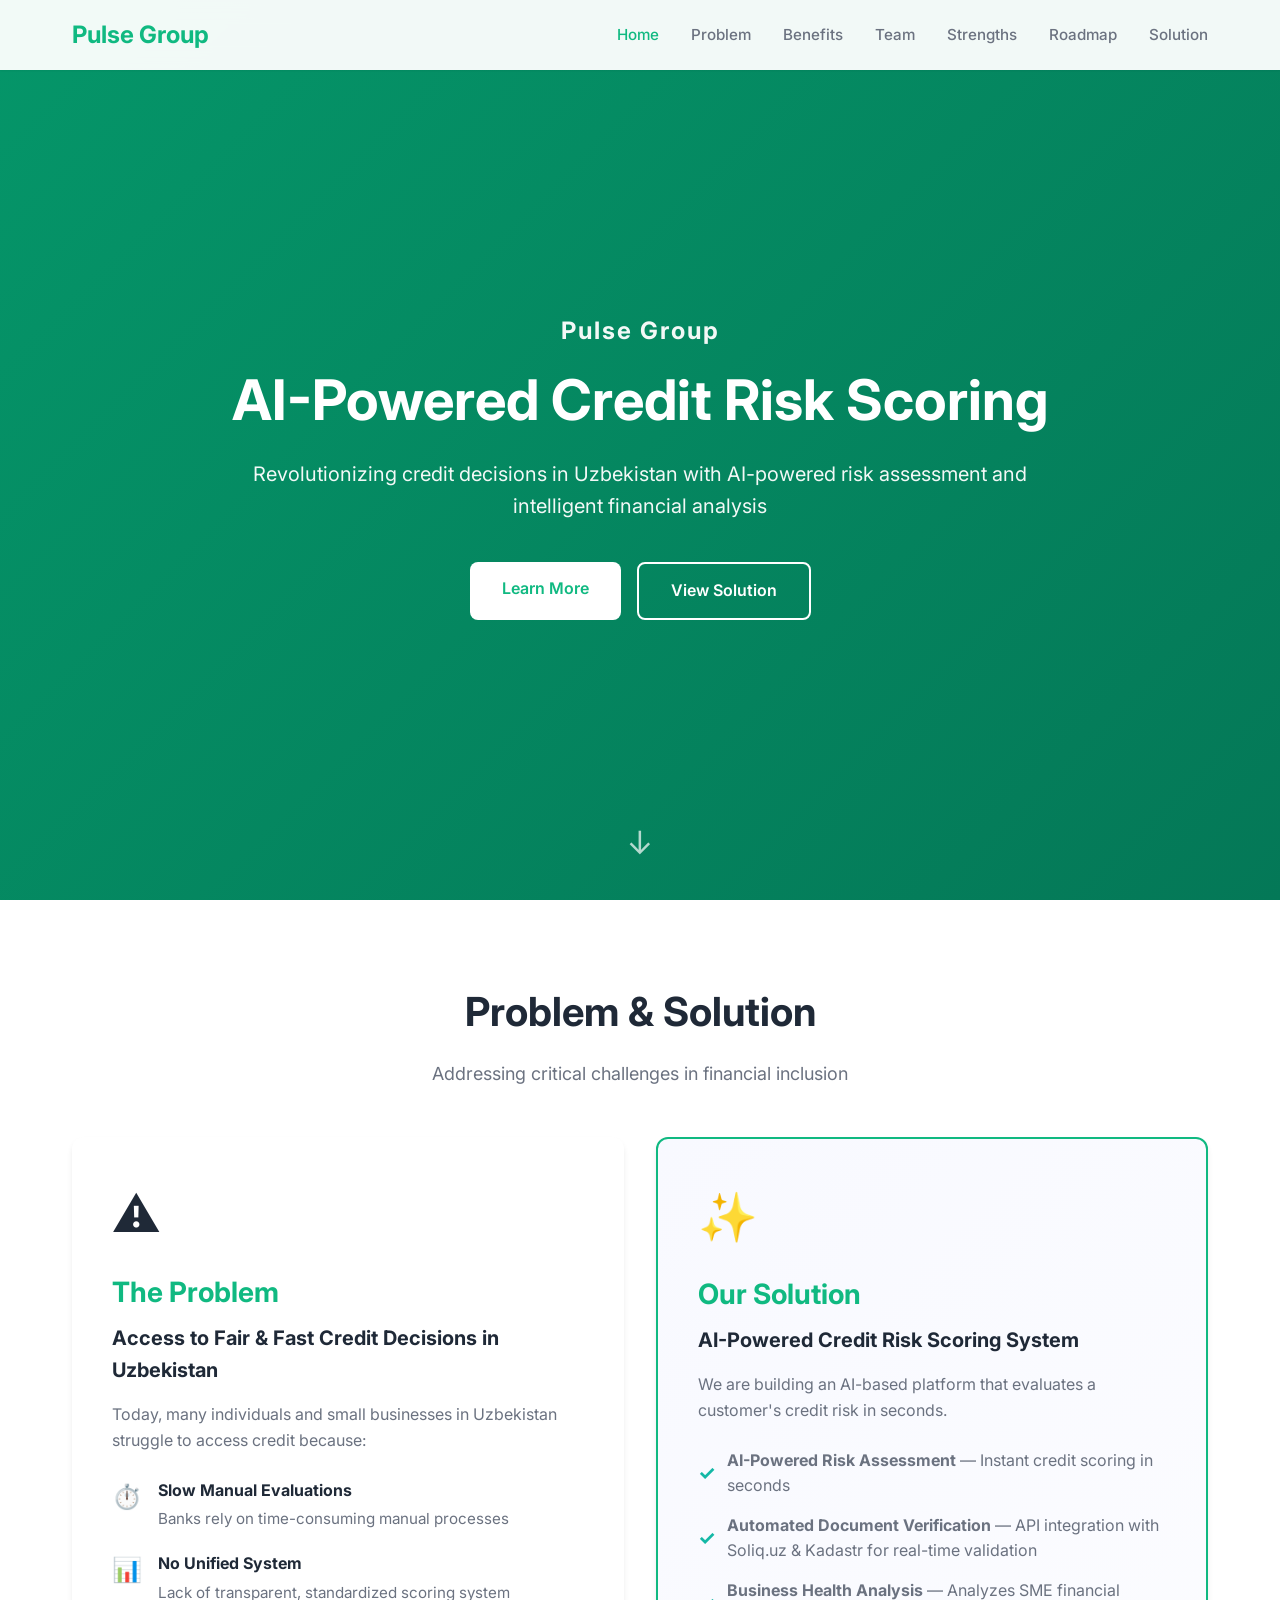
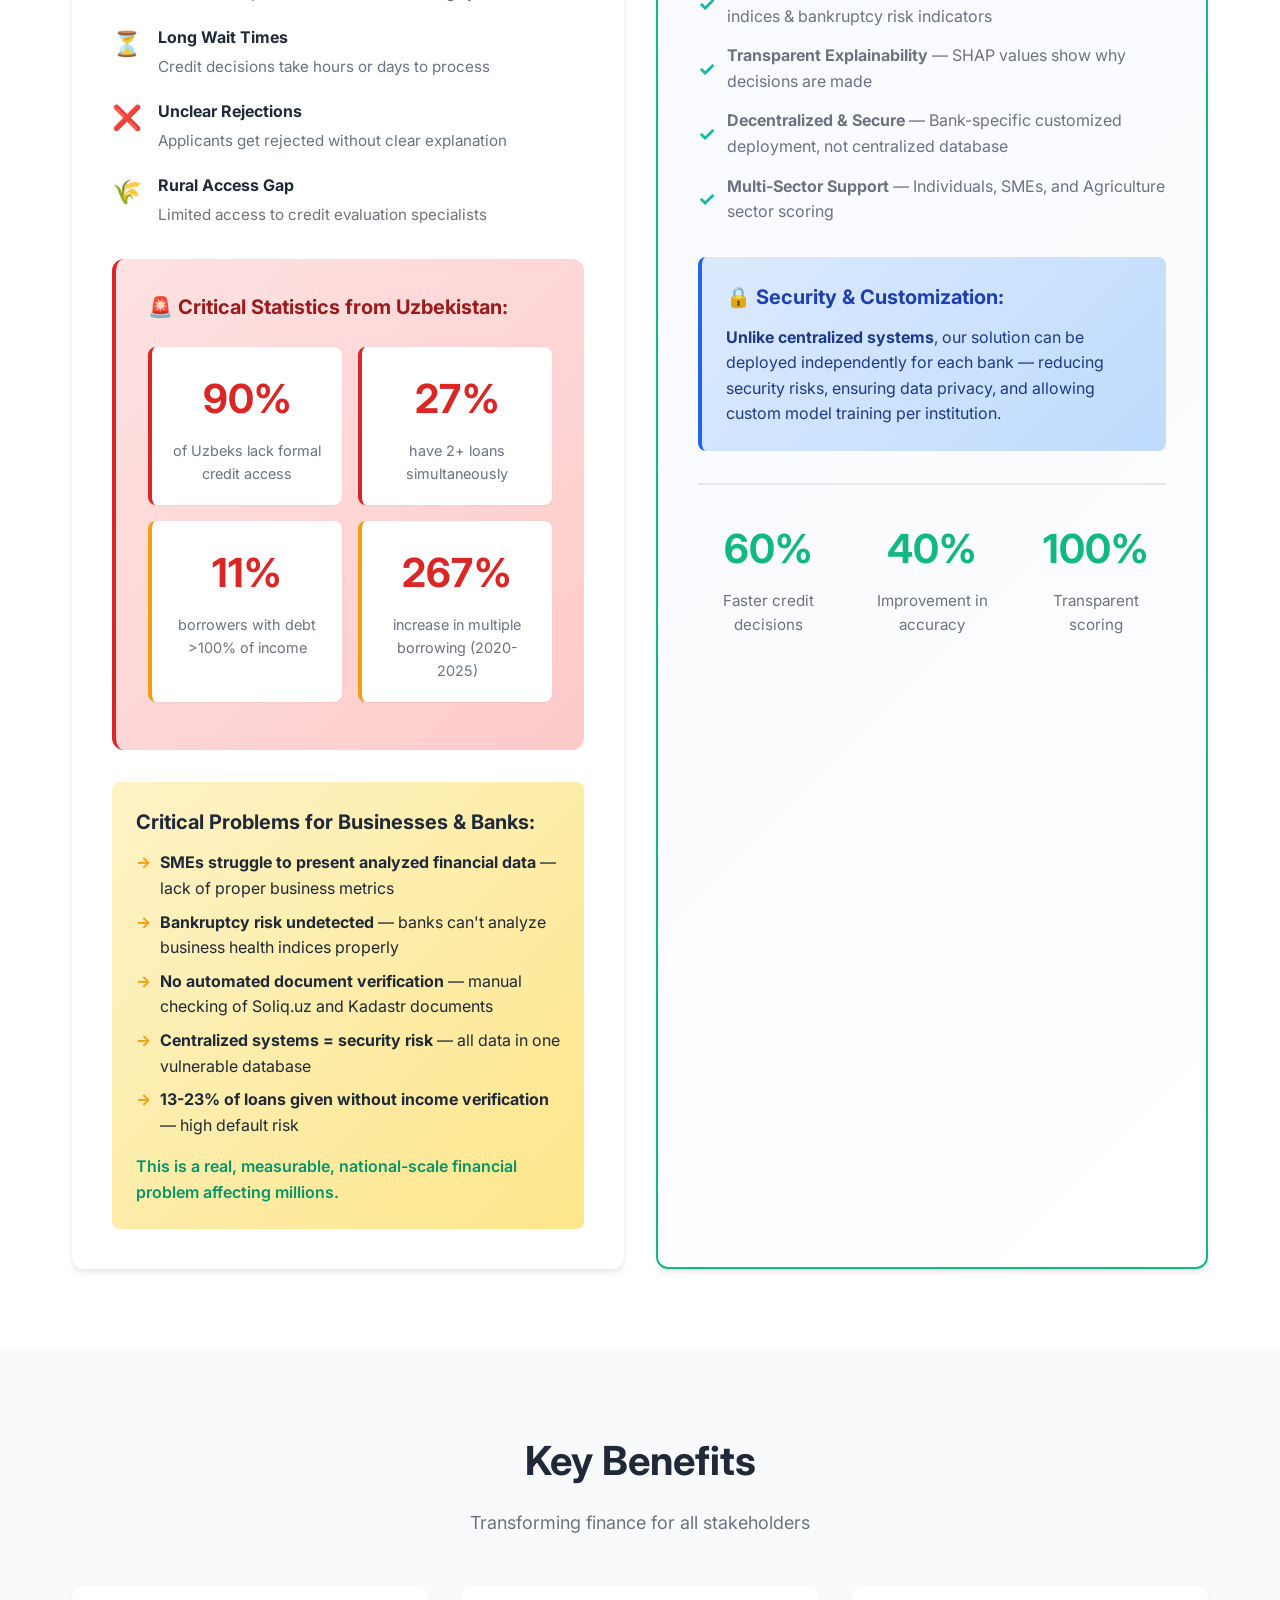
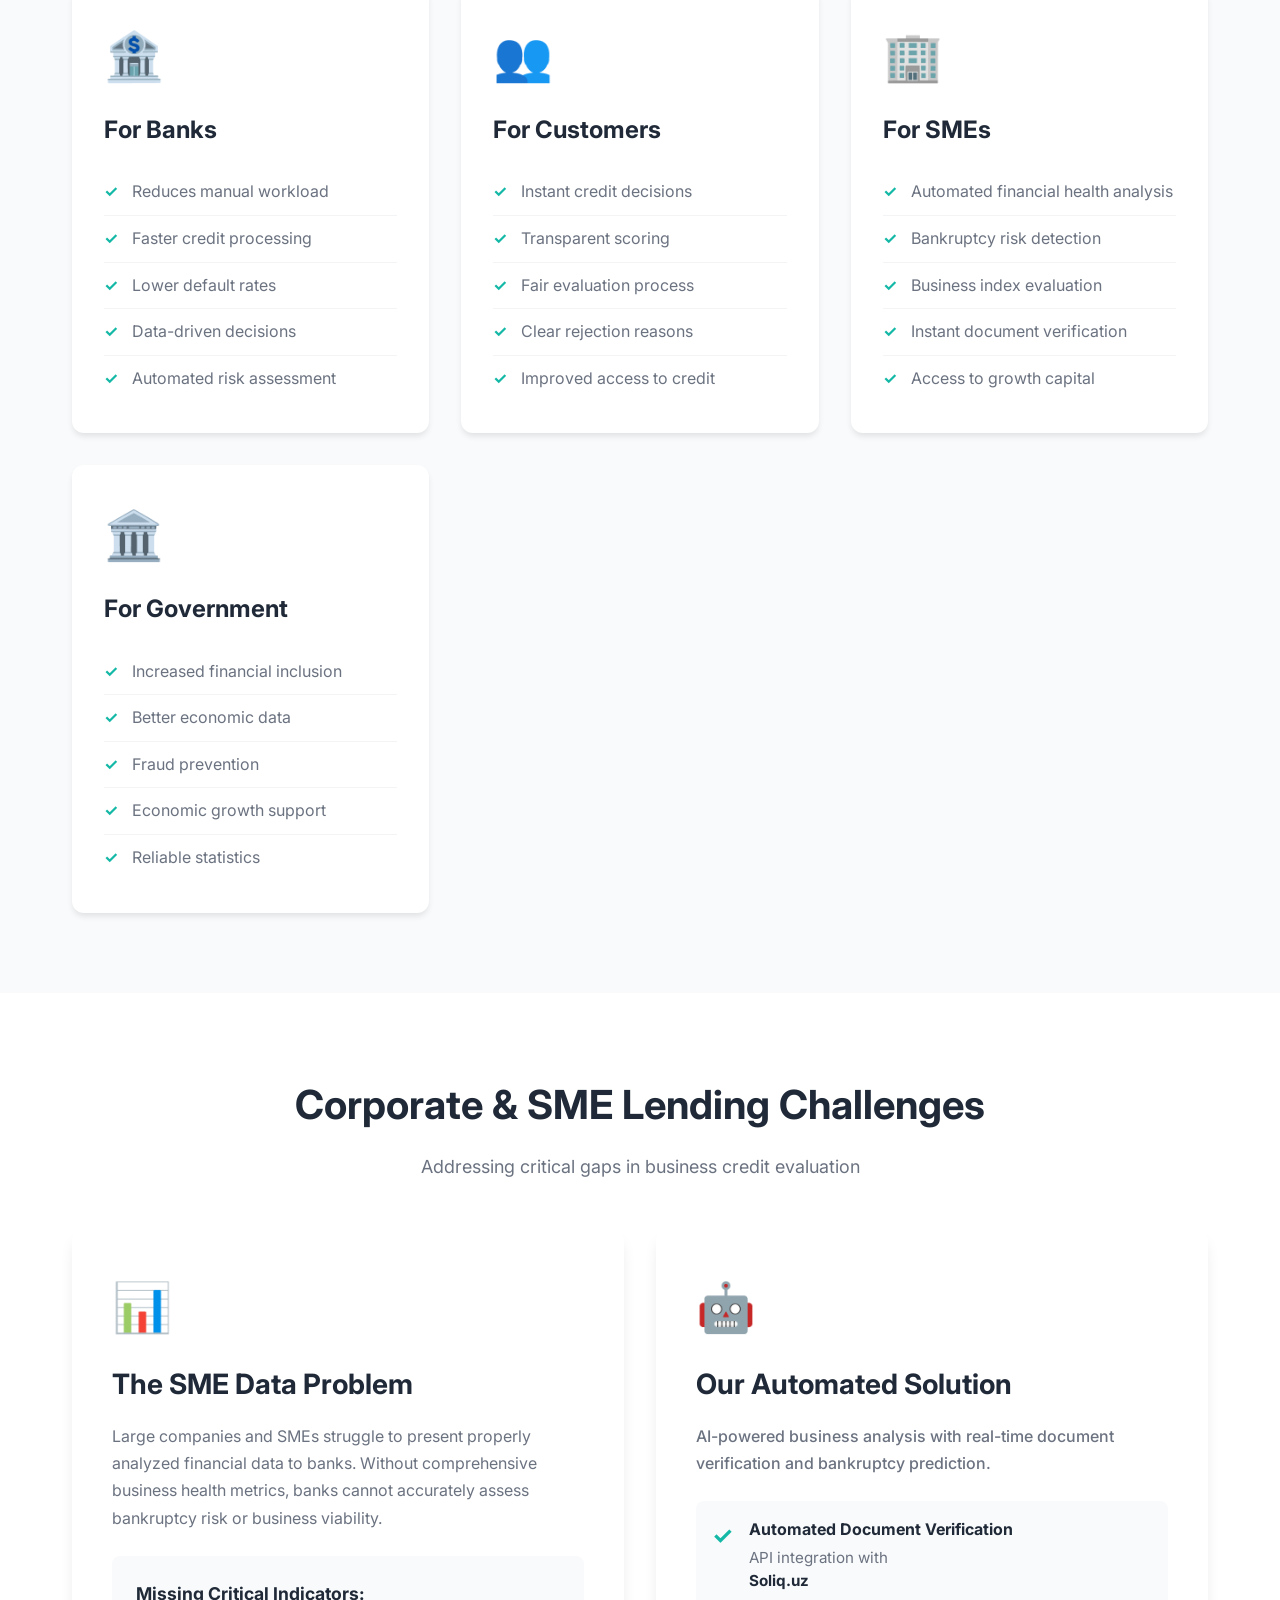
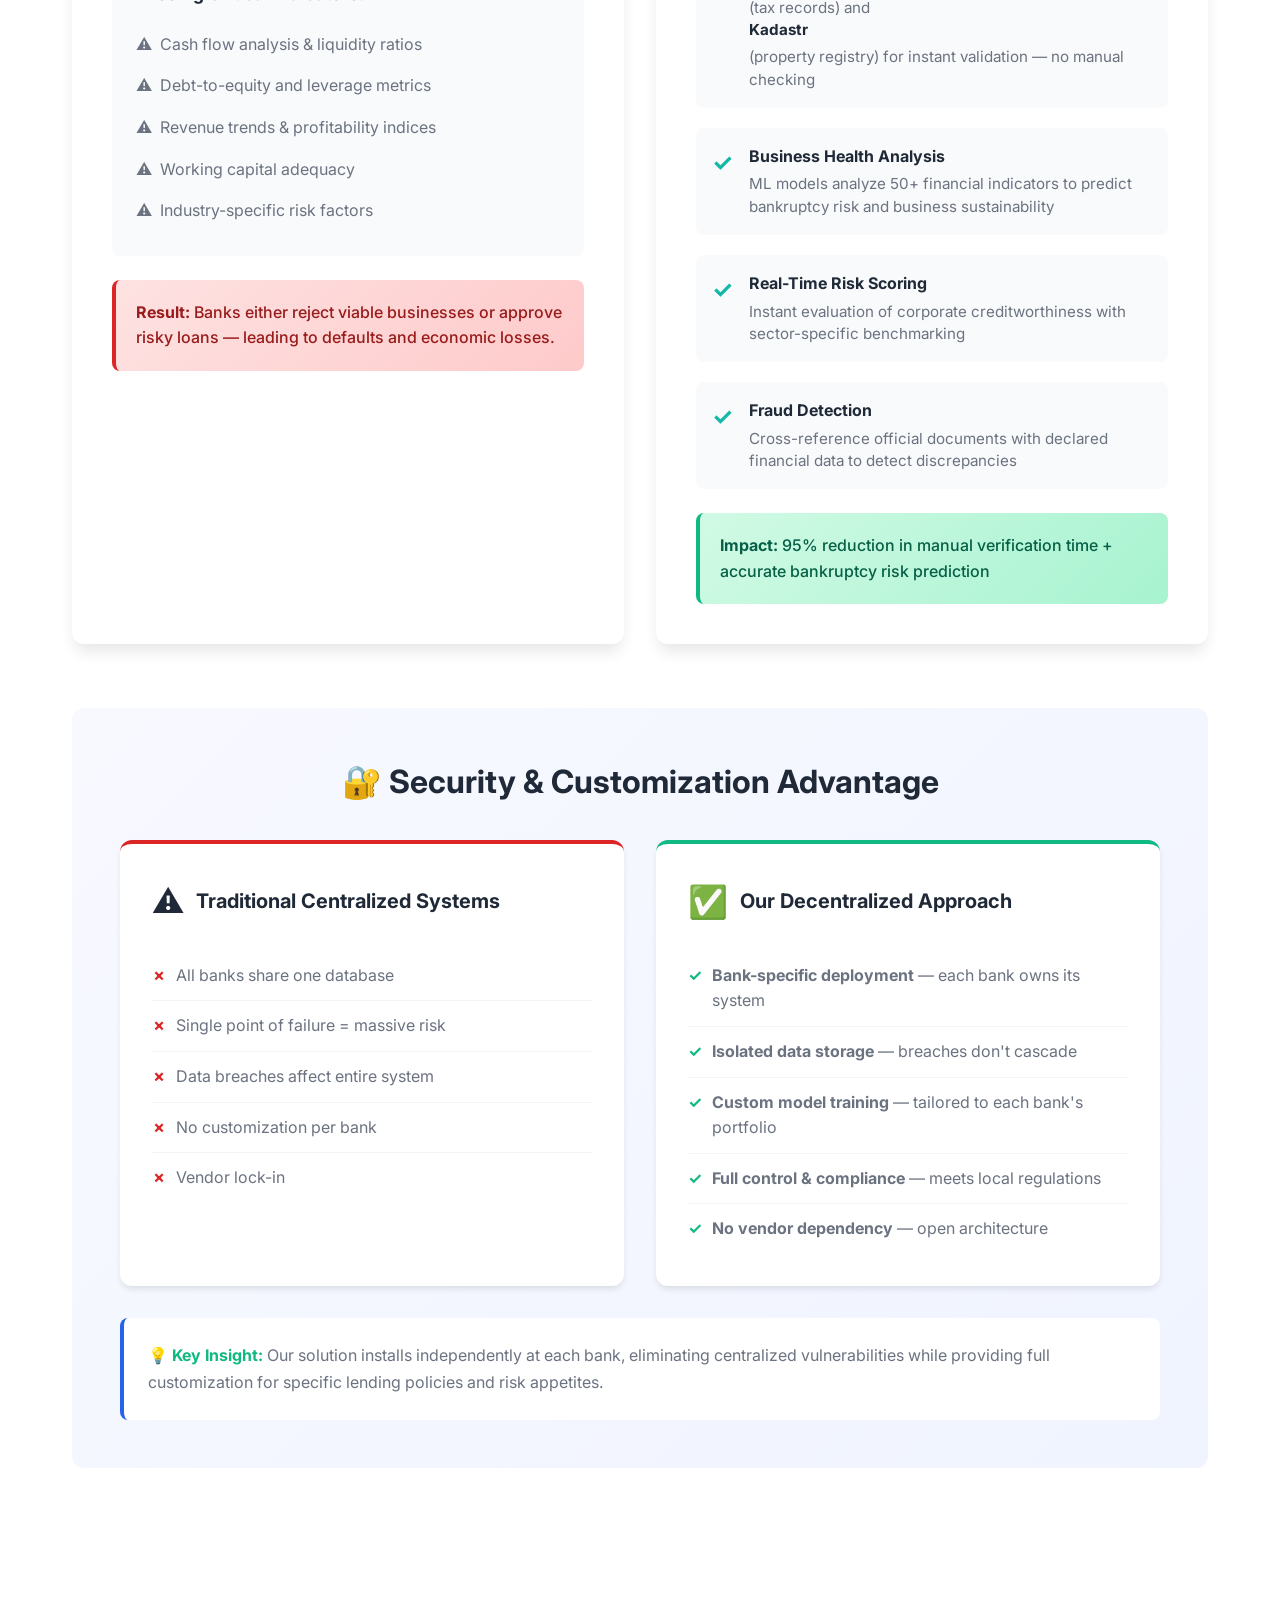
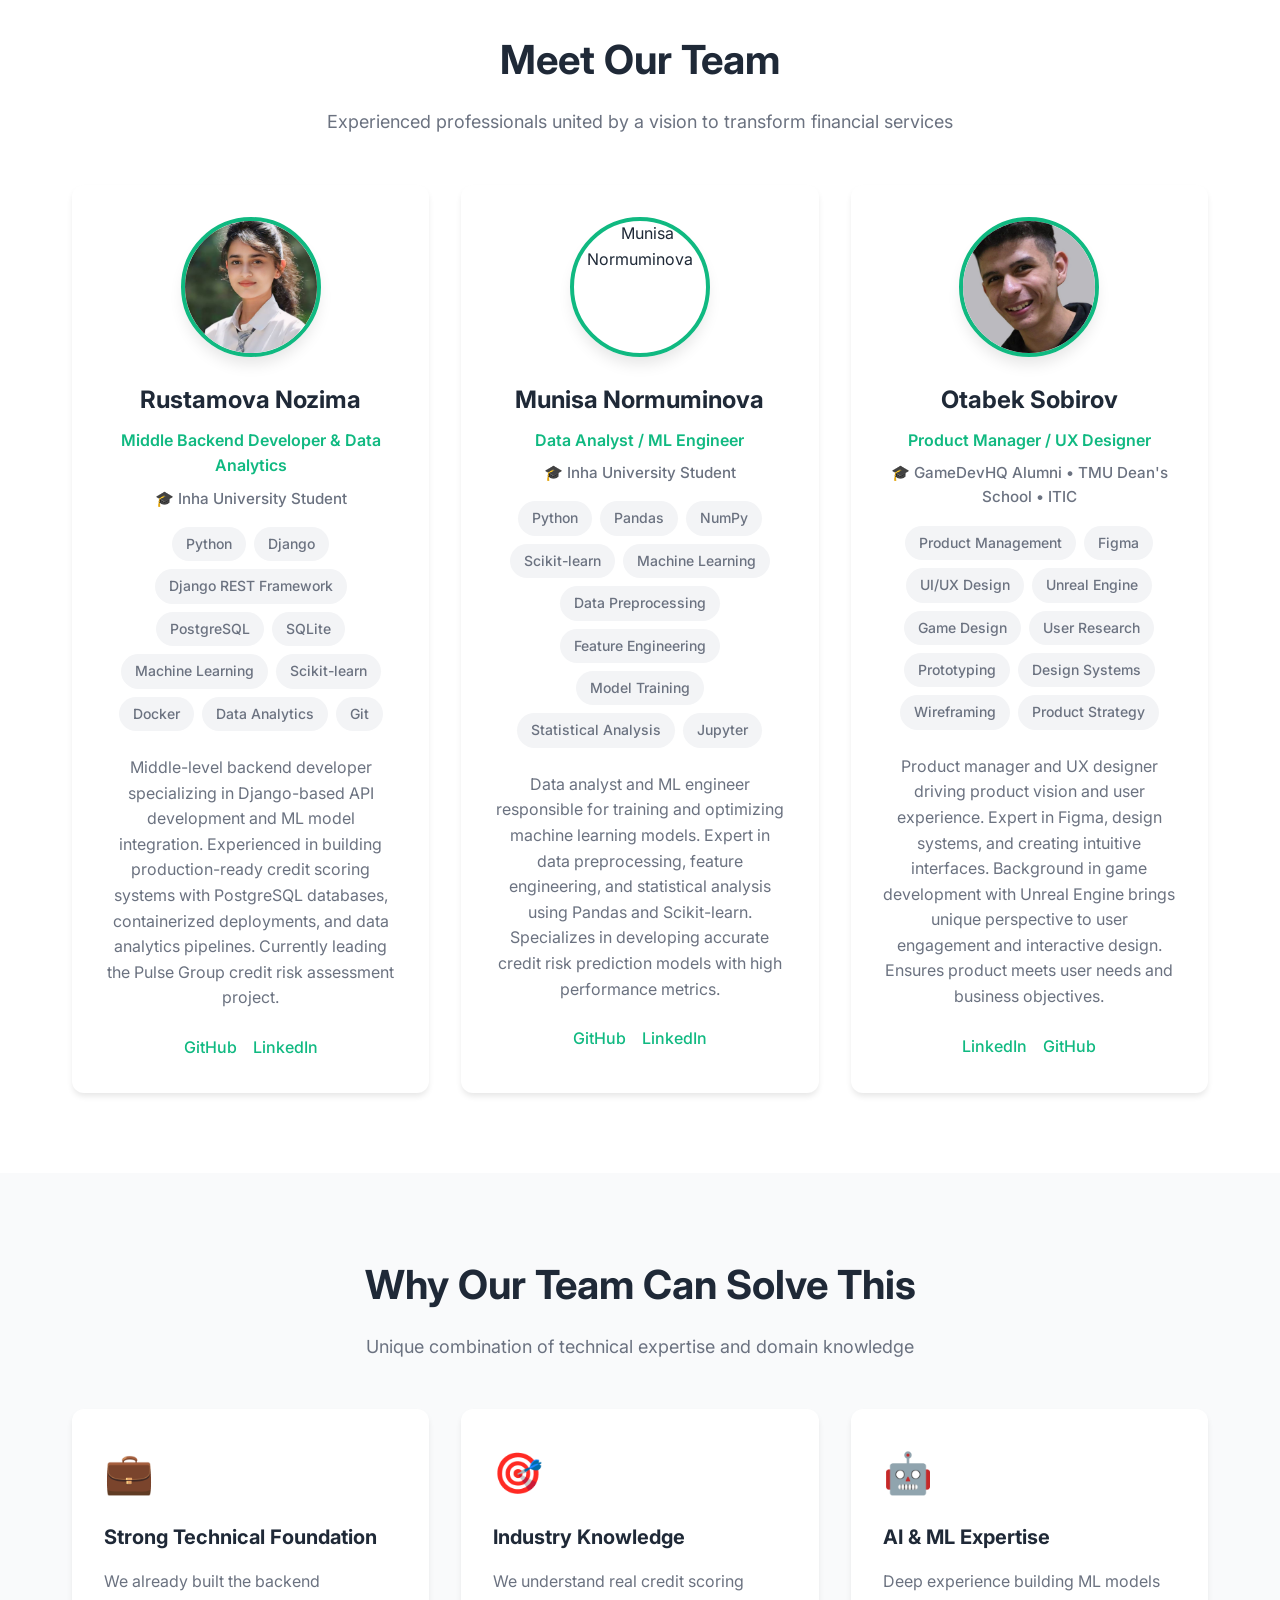
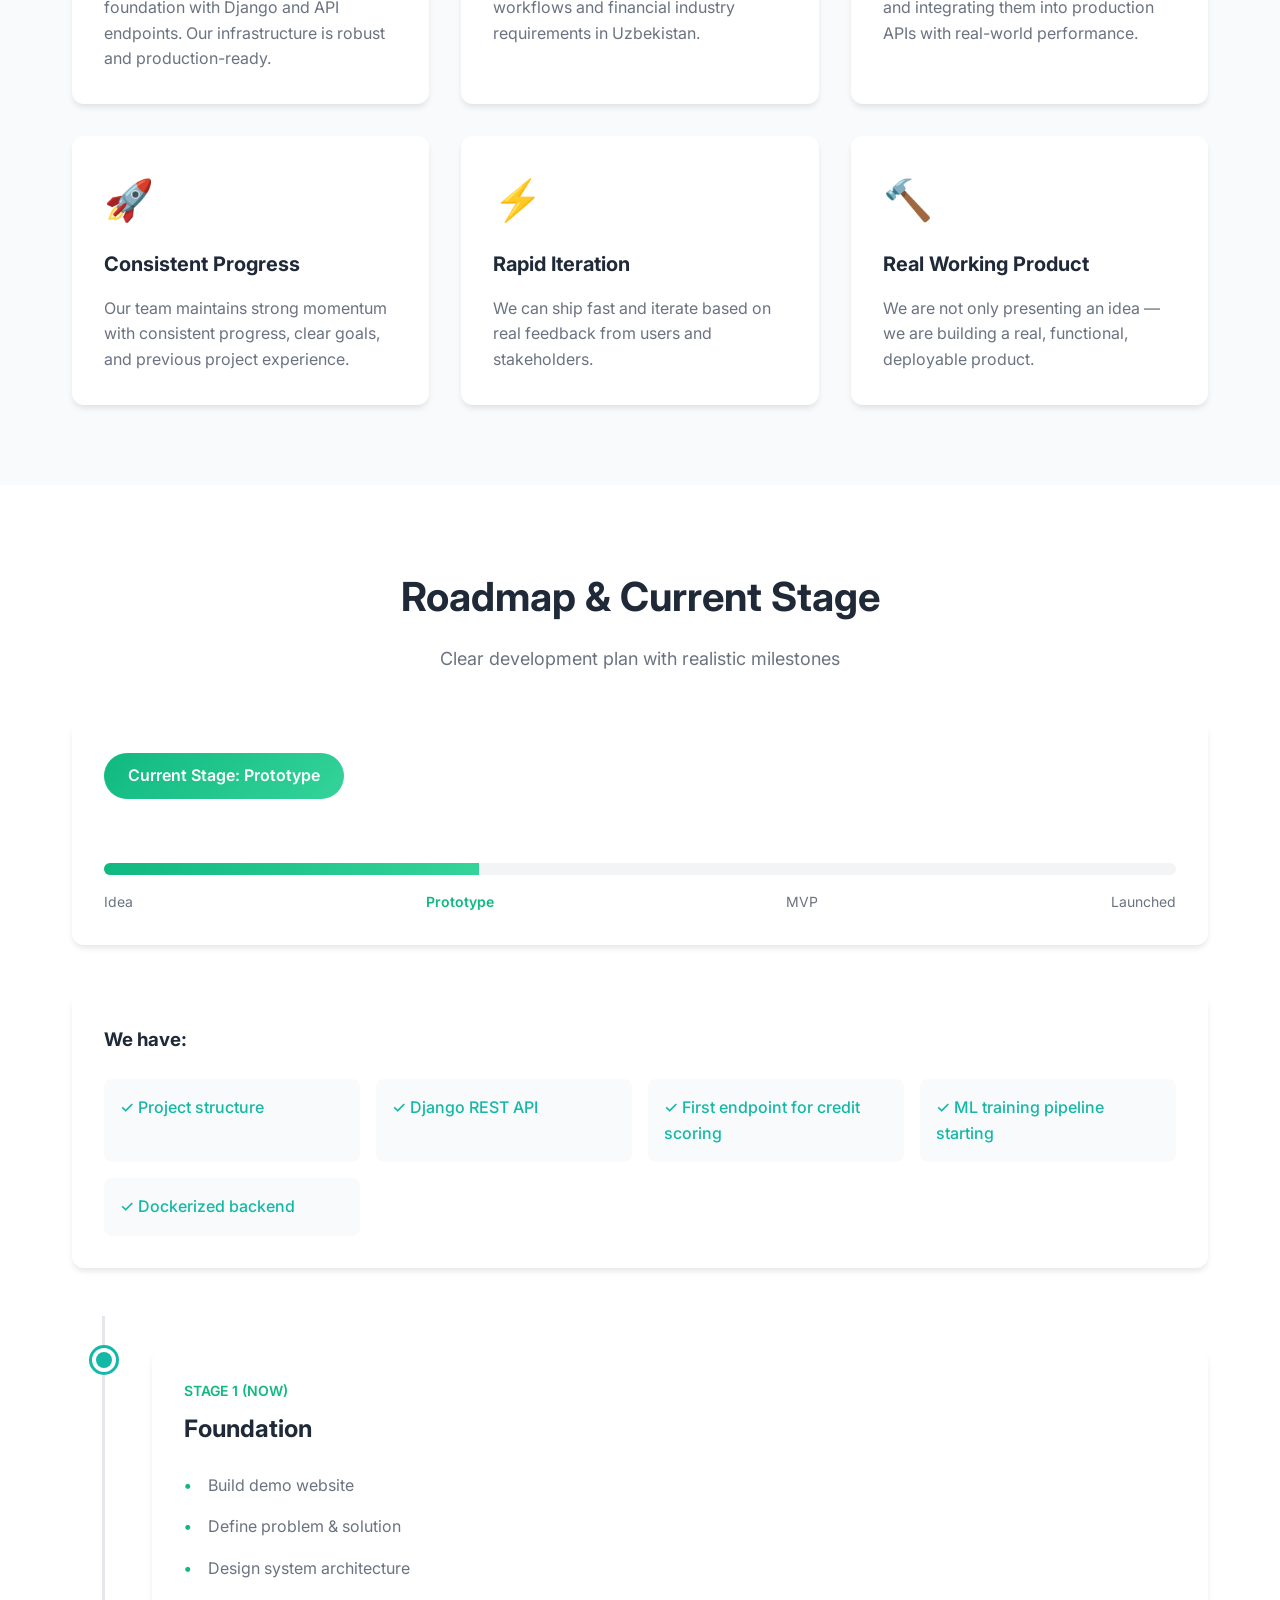
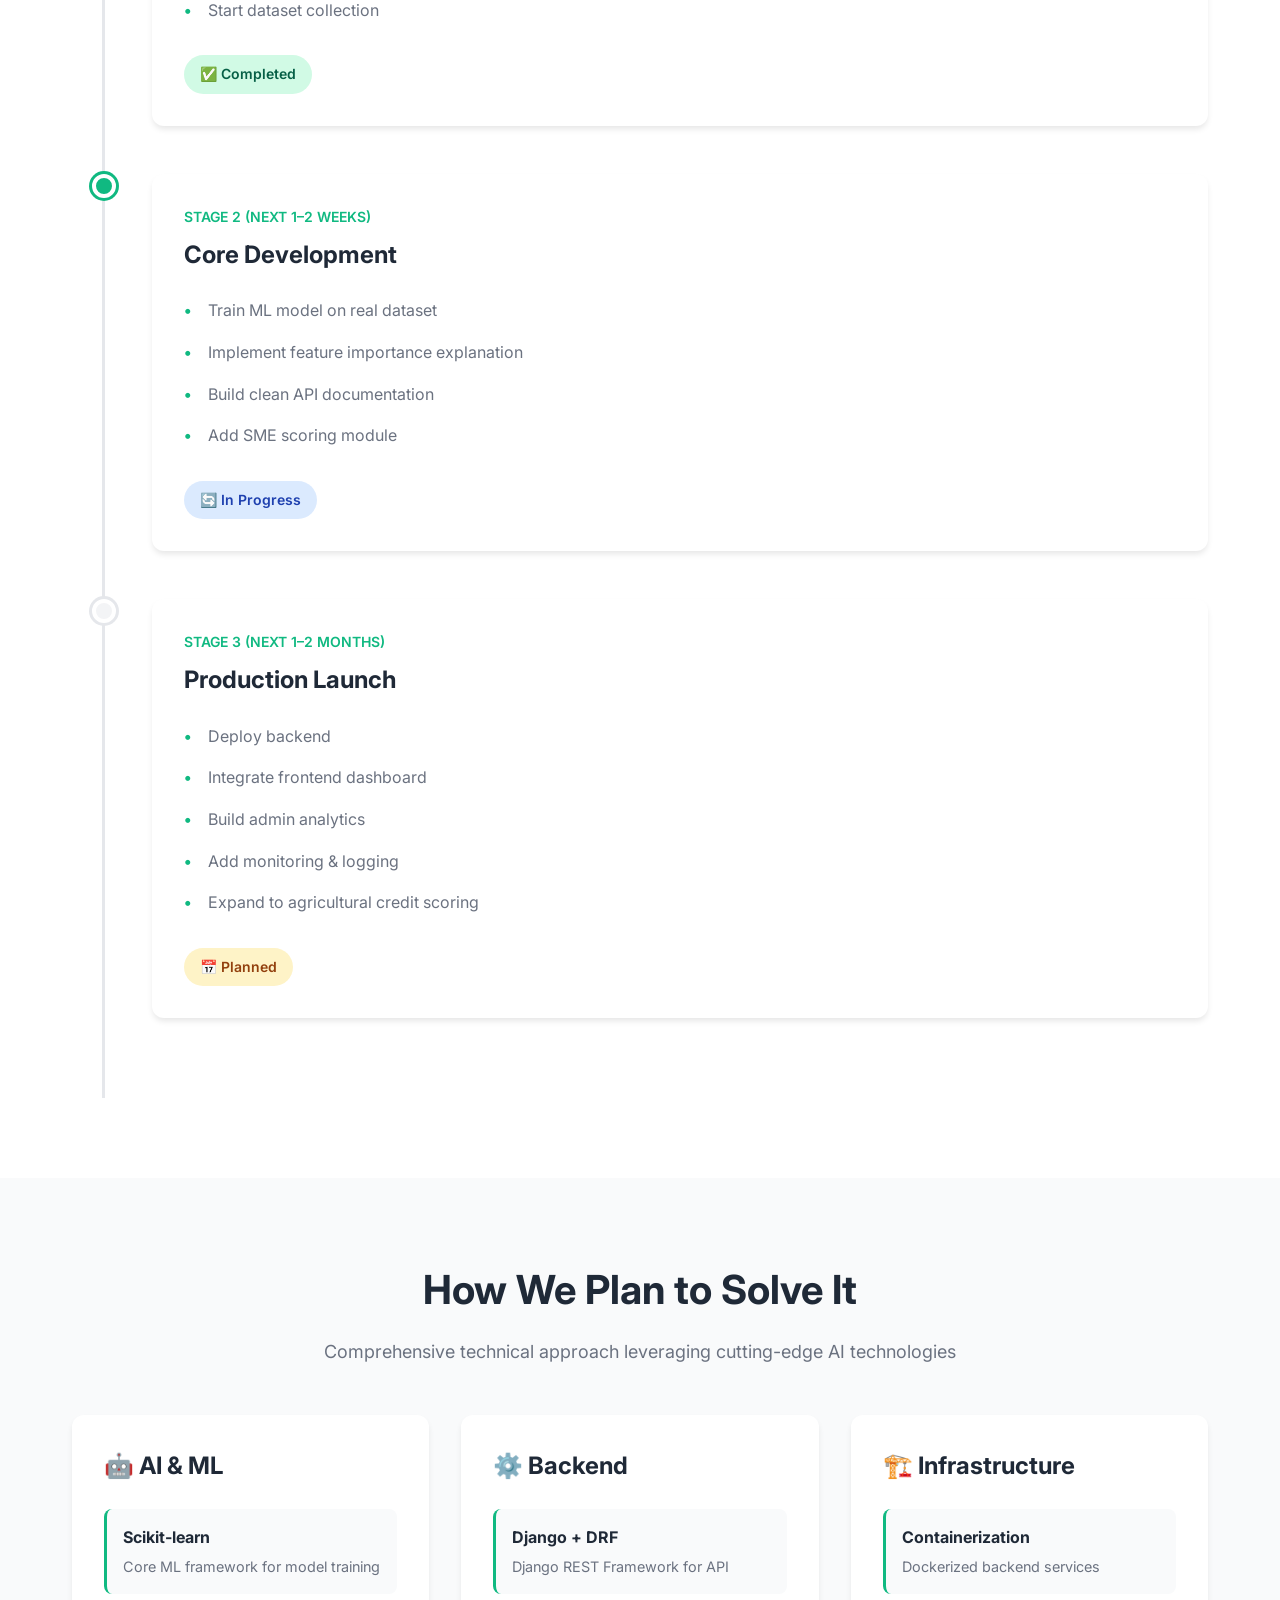
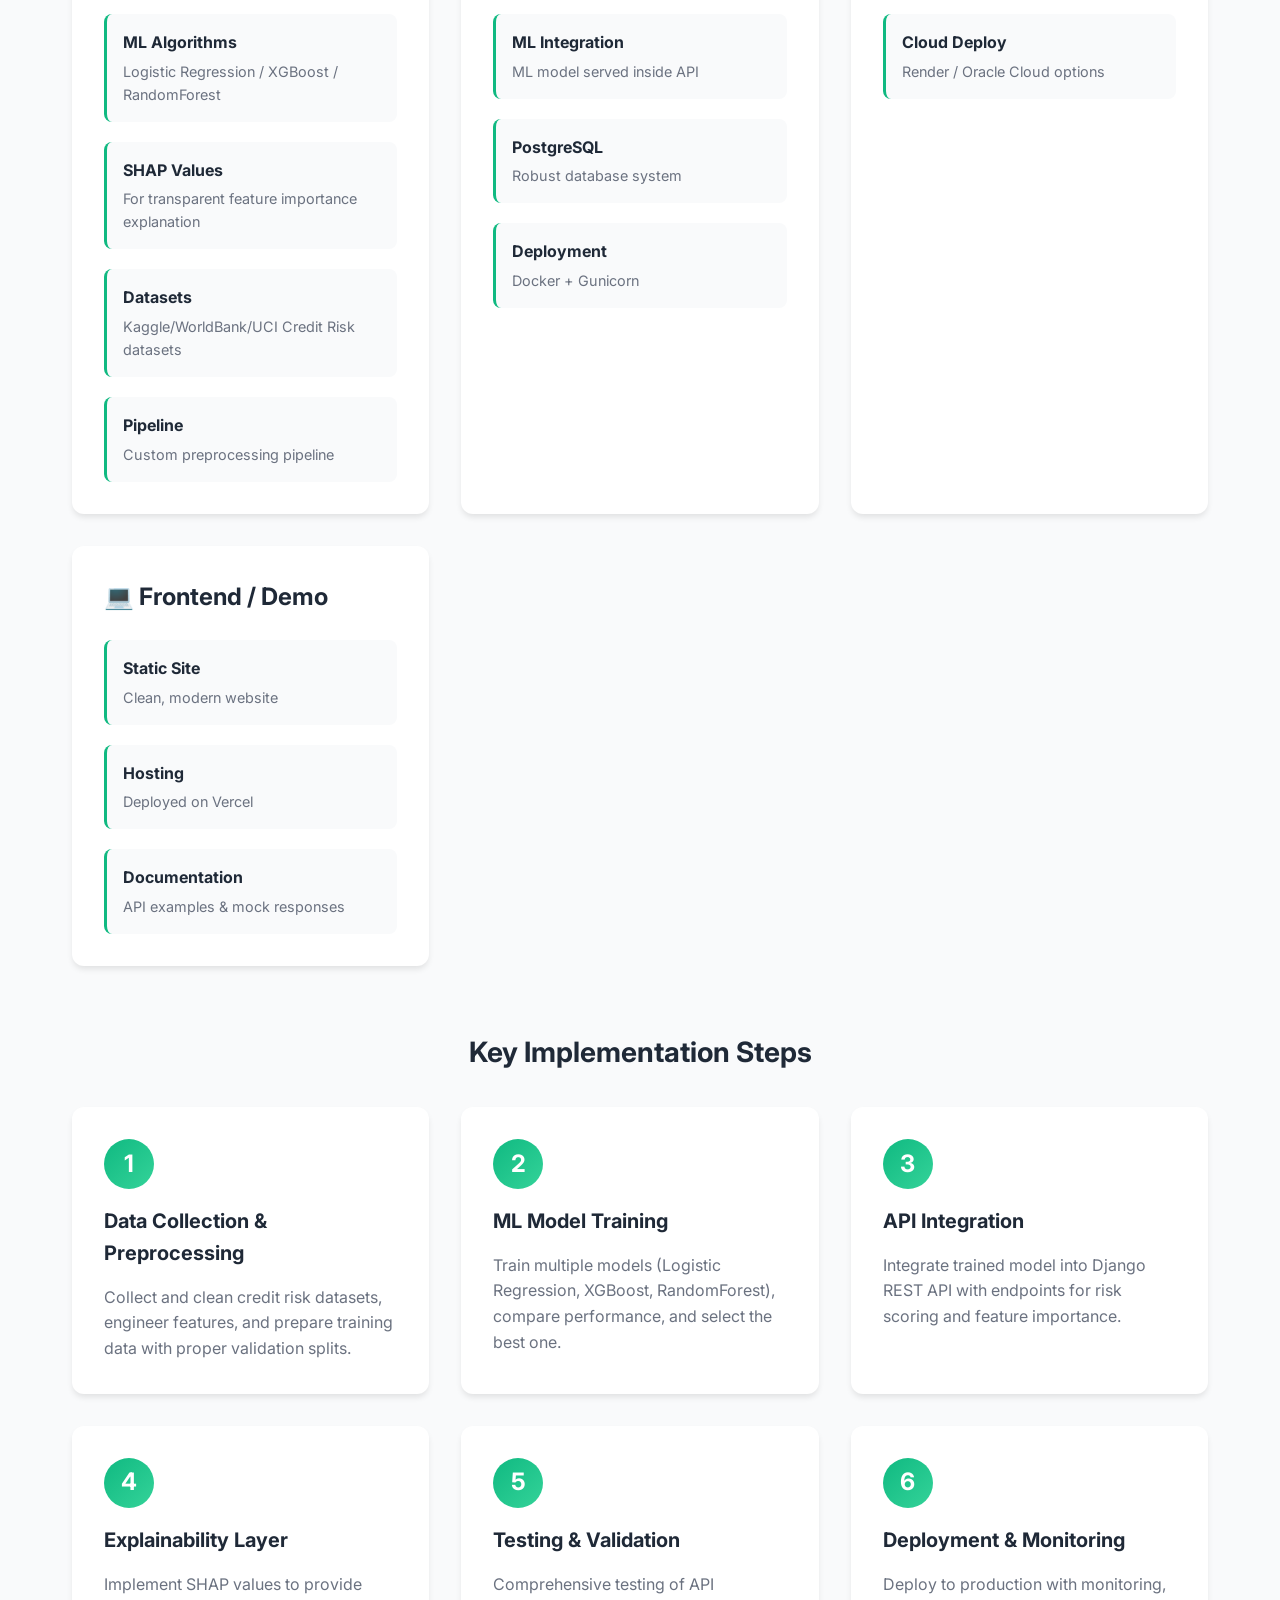
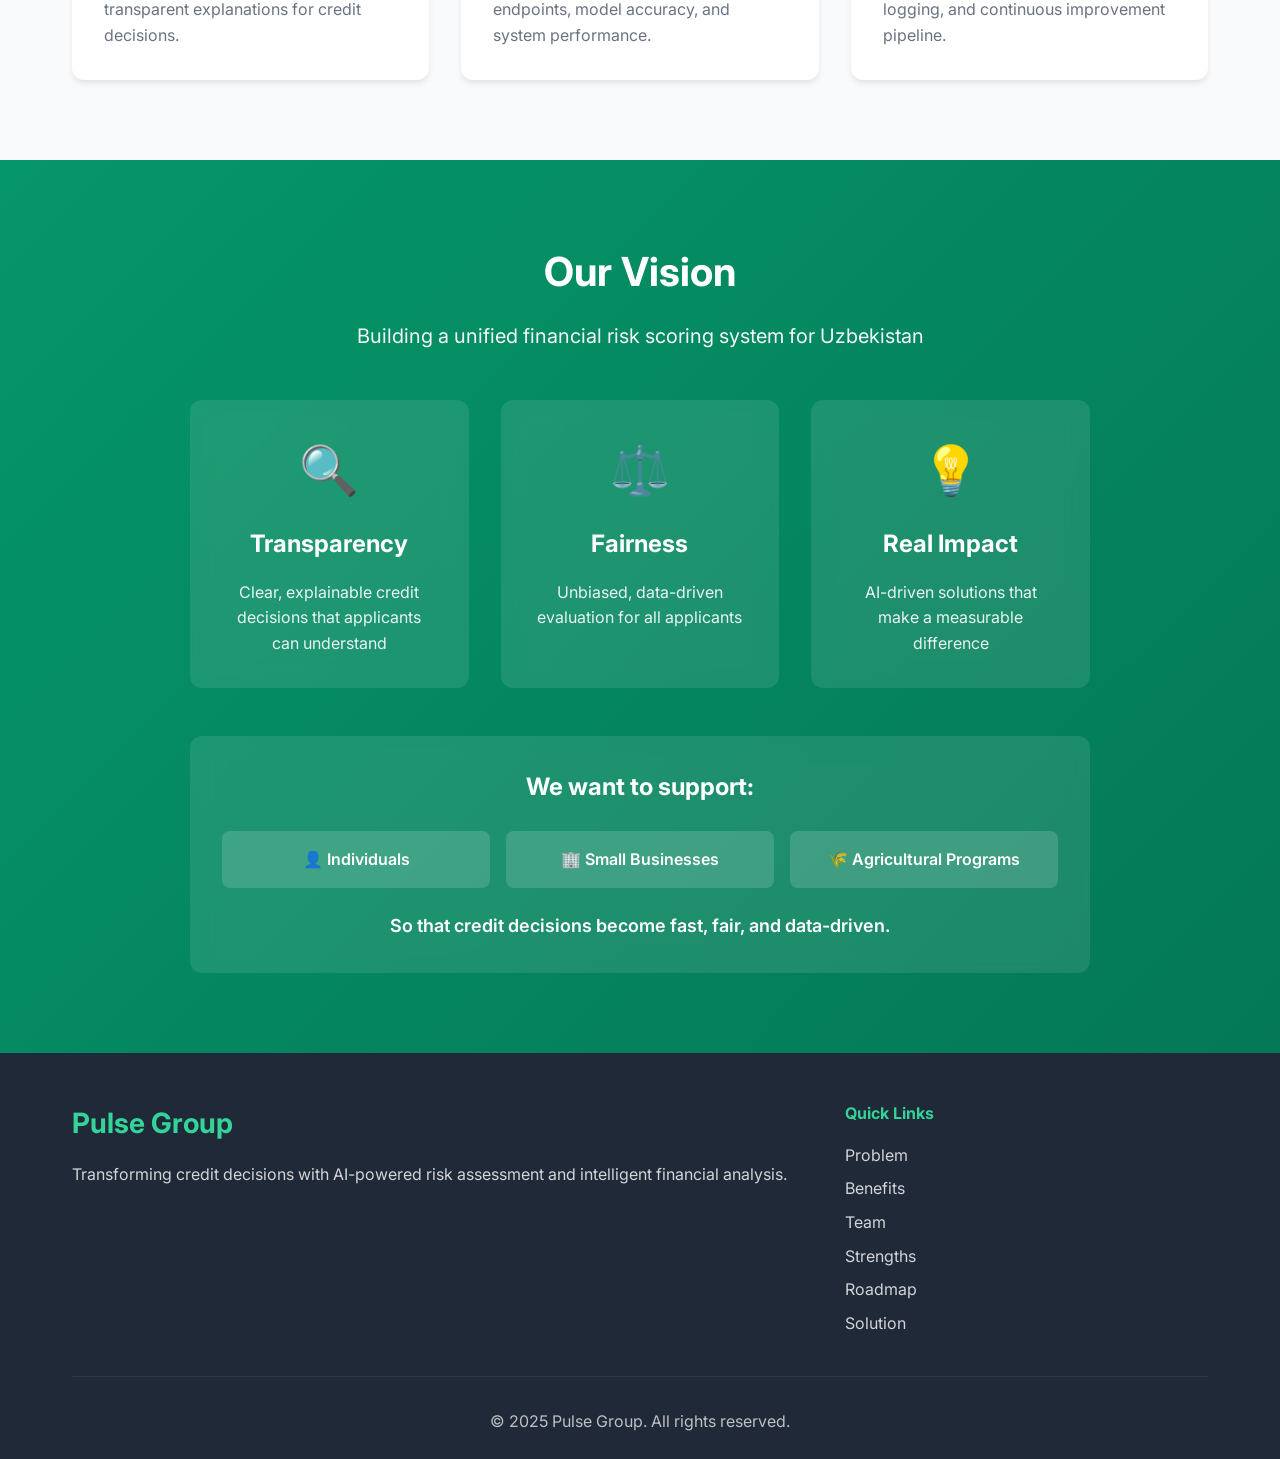
==== commit 37605697: "Added LinkedIn links for Nozima and Munisa, fixed branding to Pulse Group" ====
--- a/index.html
+++ b/index.html
@@ -371,10 +371,10 @@
                         <span class="skill-tag">Data Analytics</span>
                         <span class="skill-tag">Git</span>
                     </div>
-                    <p class="team-description">Middle-level backend developer specializing in Django-based API development and ML model integration. Experienced in building production-ready credit scoring systems with PostgreSQL databases, containerized deployments, and data analytics pipelines. Currently leading the AI500 credit risk assessment project.</p>
+                    <p class="team-description">Middle-level backend developer specializing in Django-based API development and ML model integration. Experienced in building production-ready credit scoring systems with PostgreSQL databases, containerized deployments, and data analytics pipelines. Currently leading the Pulse Group credit risk assessment project.</p>
                     <div class="team-links">
                         <a href="https://github.com/Nozima-Rustamova" class="social-link" target="_blank">GitHub</a>
-                        <a href="#" class="social-link">LinkedIn</a>
+                        <a href="https://www.linkedin.com/in/nozima-rustamova-bb9661341" class="social-link" target="_blank">LinkedIn</a>
                     </div>
                 </div>
 
@@ -398,7 +398,7 @@
                     <p class="team-description">Data analyst and ML engineer responsible for training and optimizing machine learning models. Expert in data preprocessing, feature engineering, and statistical analysis using Pandas and Scikit-learn. Specializes in developing accurate credit risk prediction models with high performance metrics.</p>
                     <div class="team-links">
                         <a href="#" class="social-link">GitHub</a>
-                        <a href="#" class="social-link">LinkedIn</a>
+                        <a href="https://www.linkedin.com/in/munisa-normuminova-2b6b0a332/" class="social-link" target="_blank">LinkedIn</a>
                     </div>
                 </div>
 
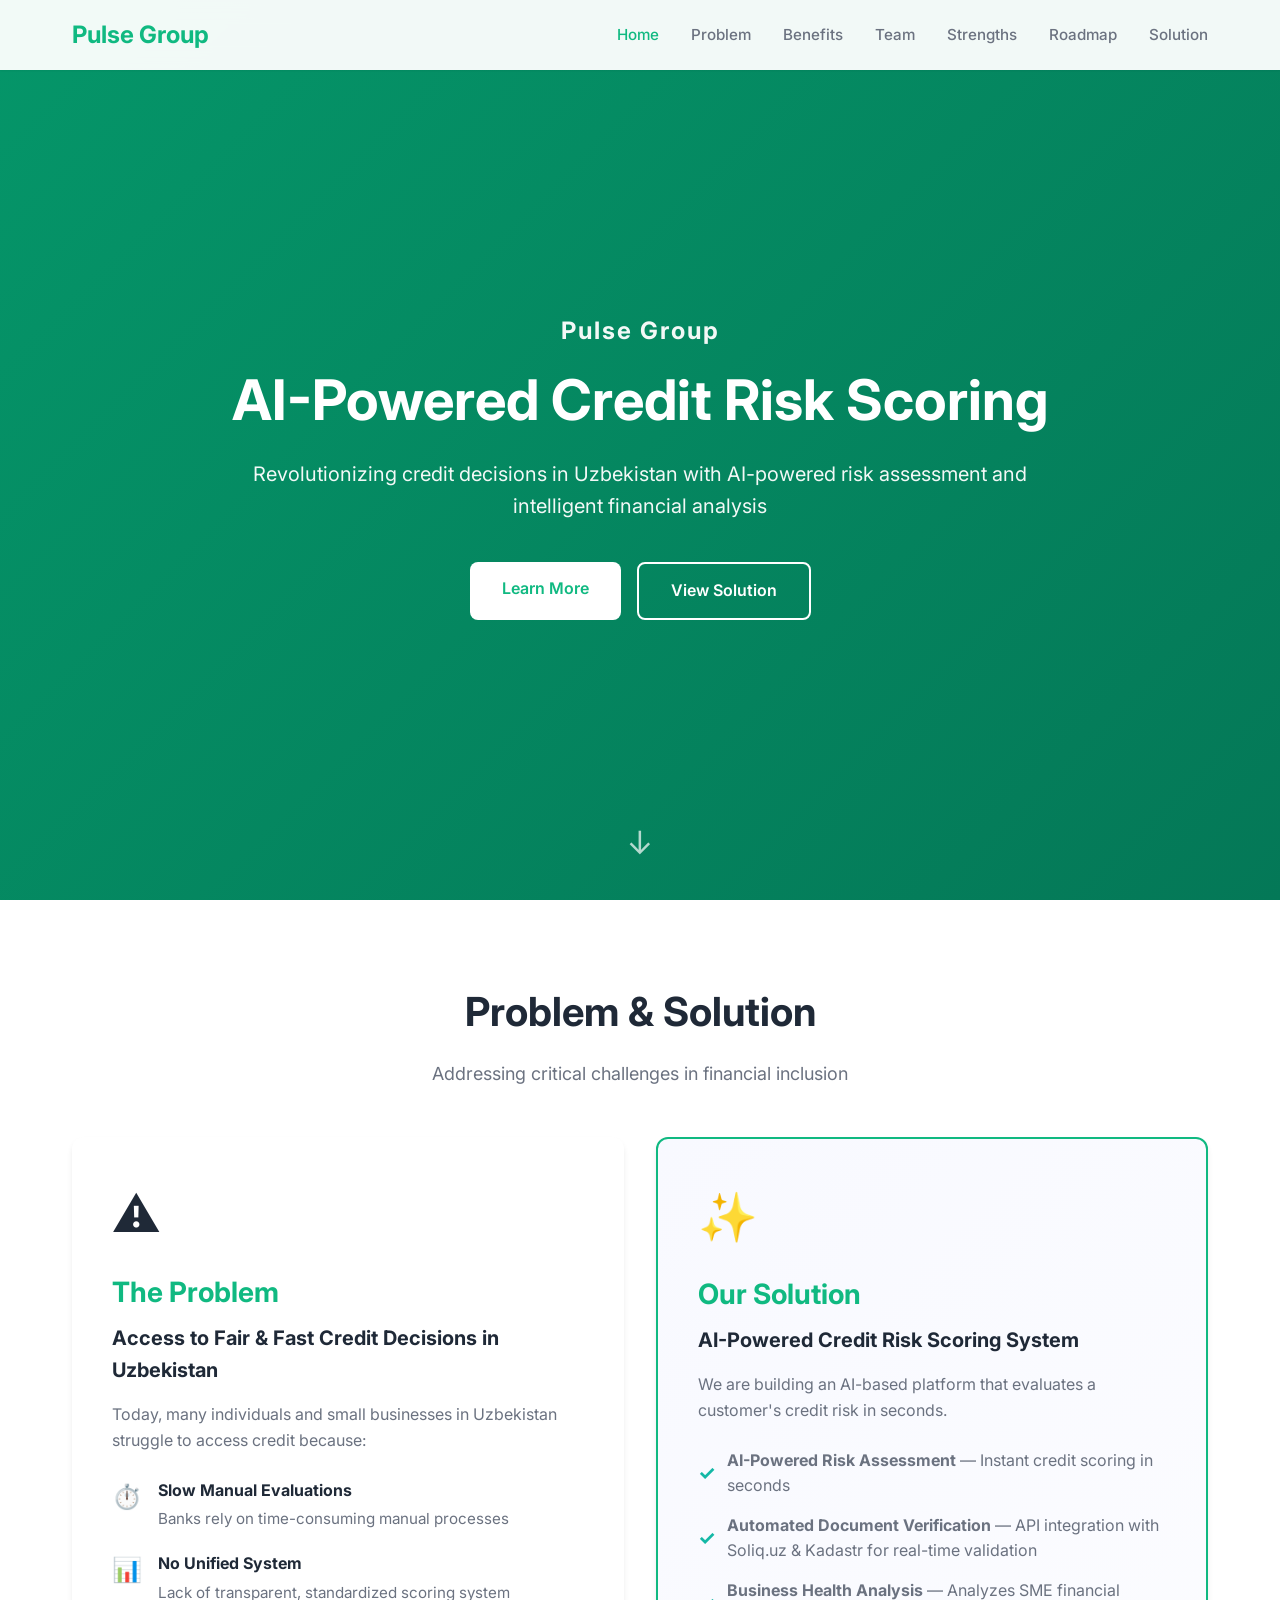
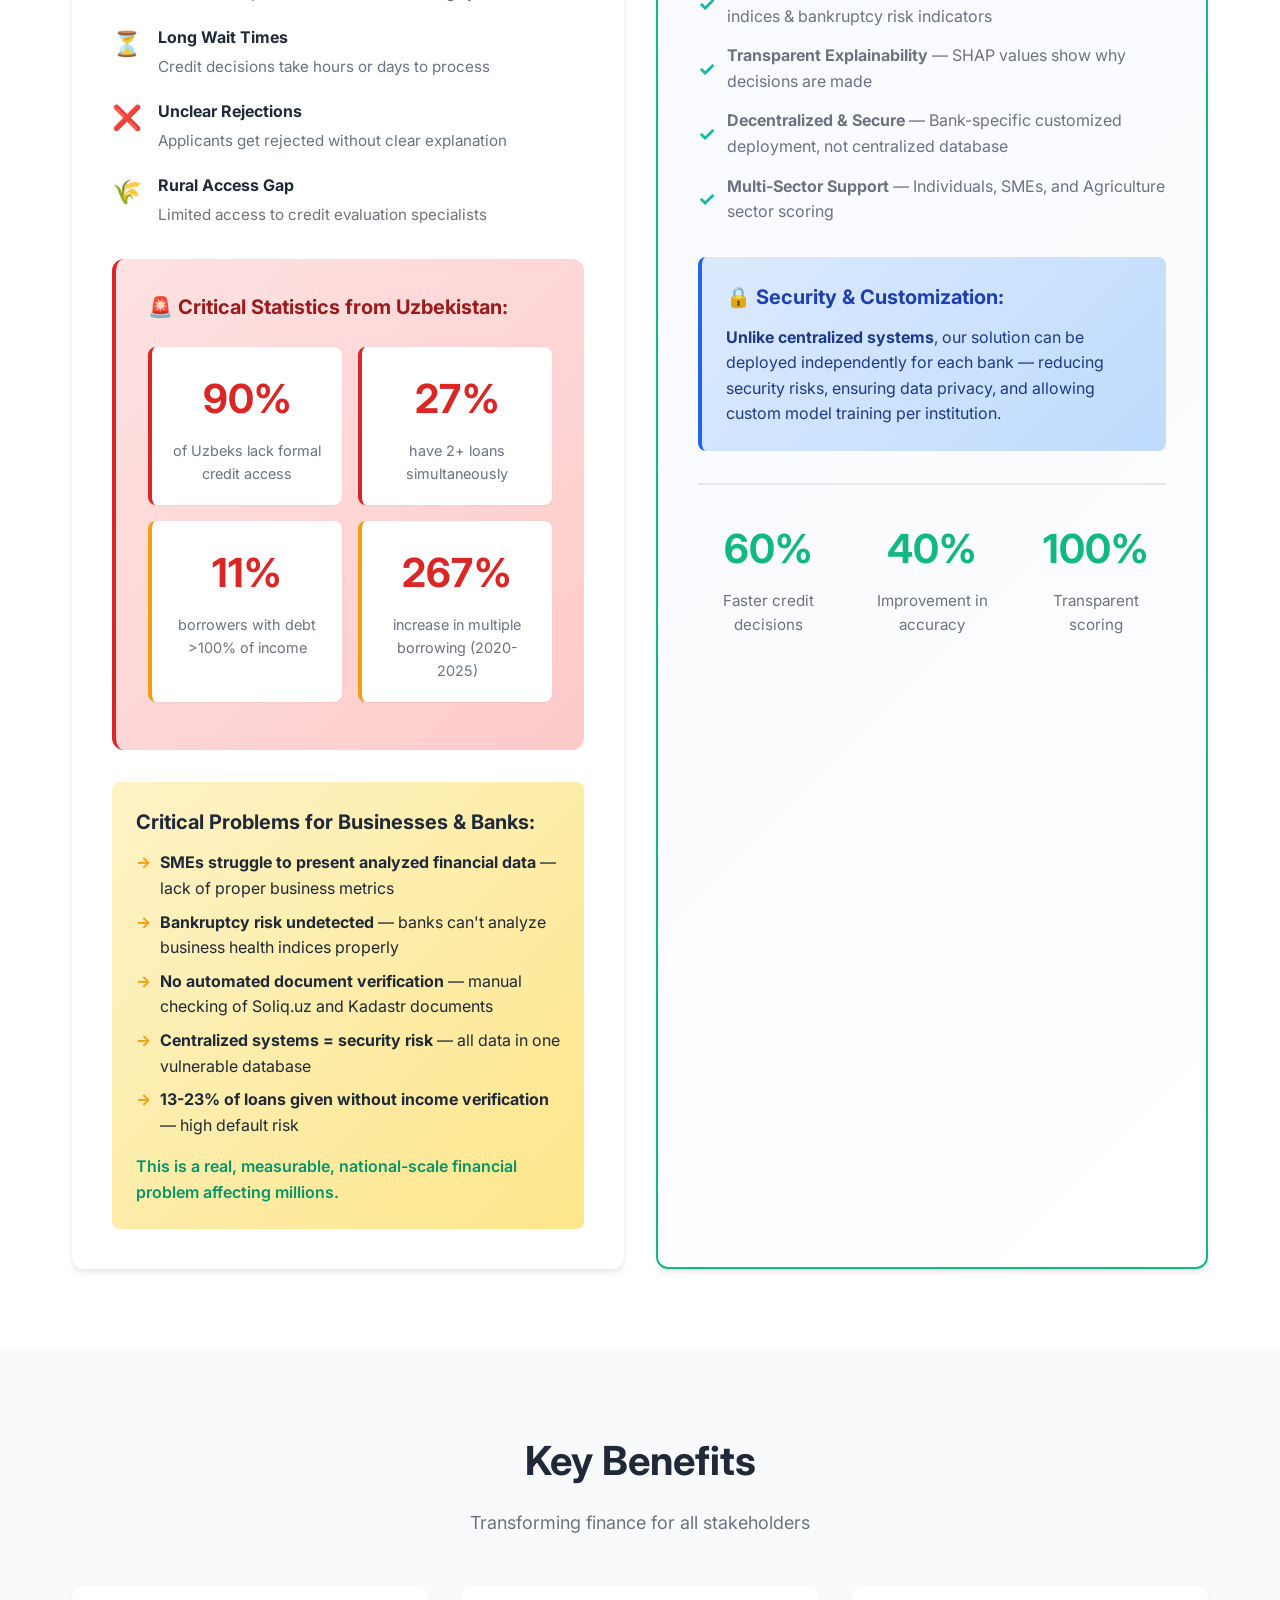
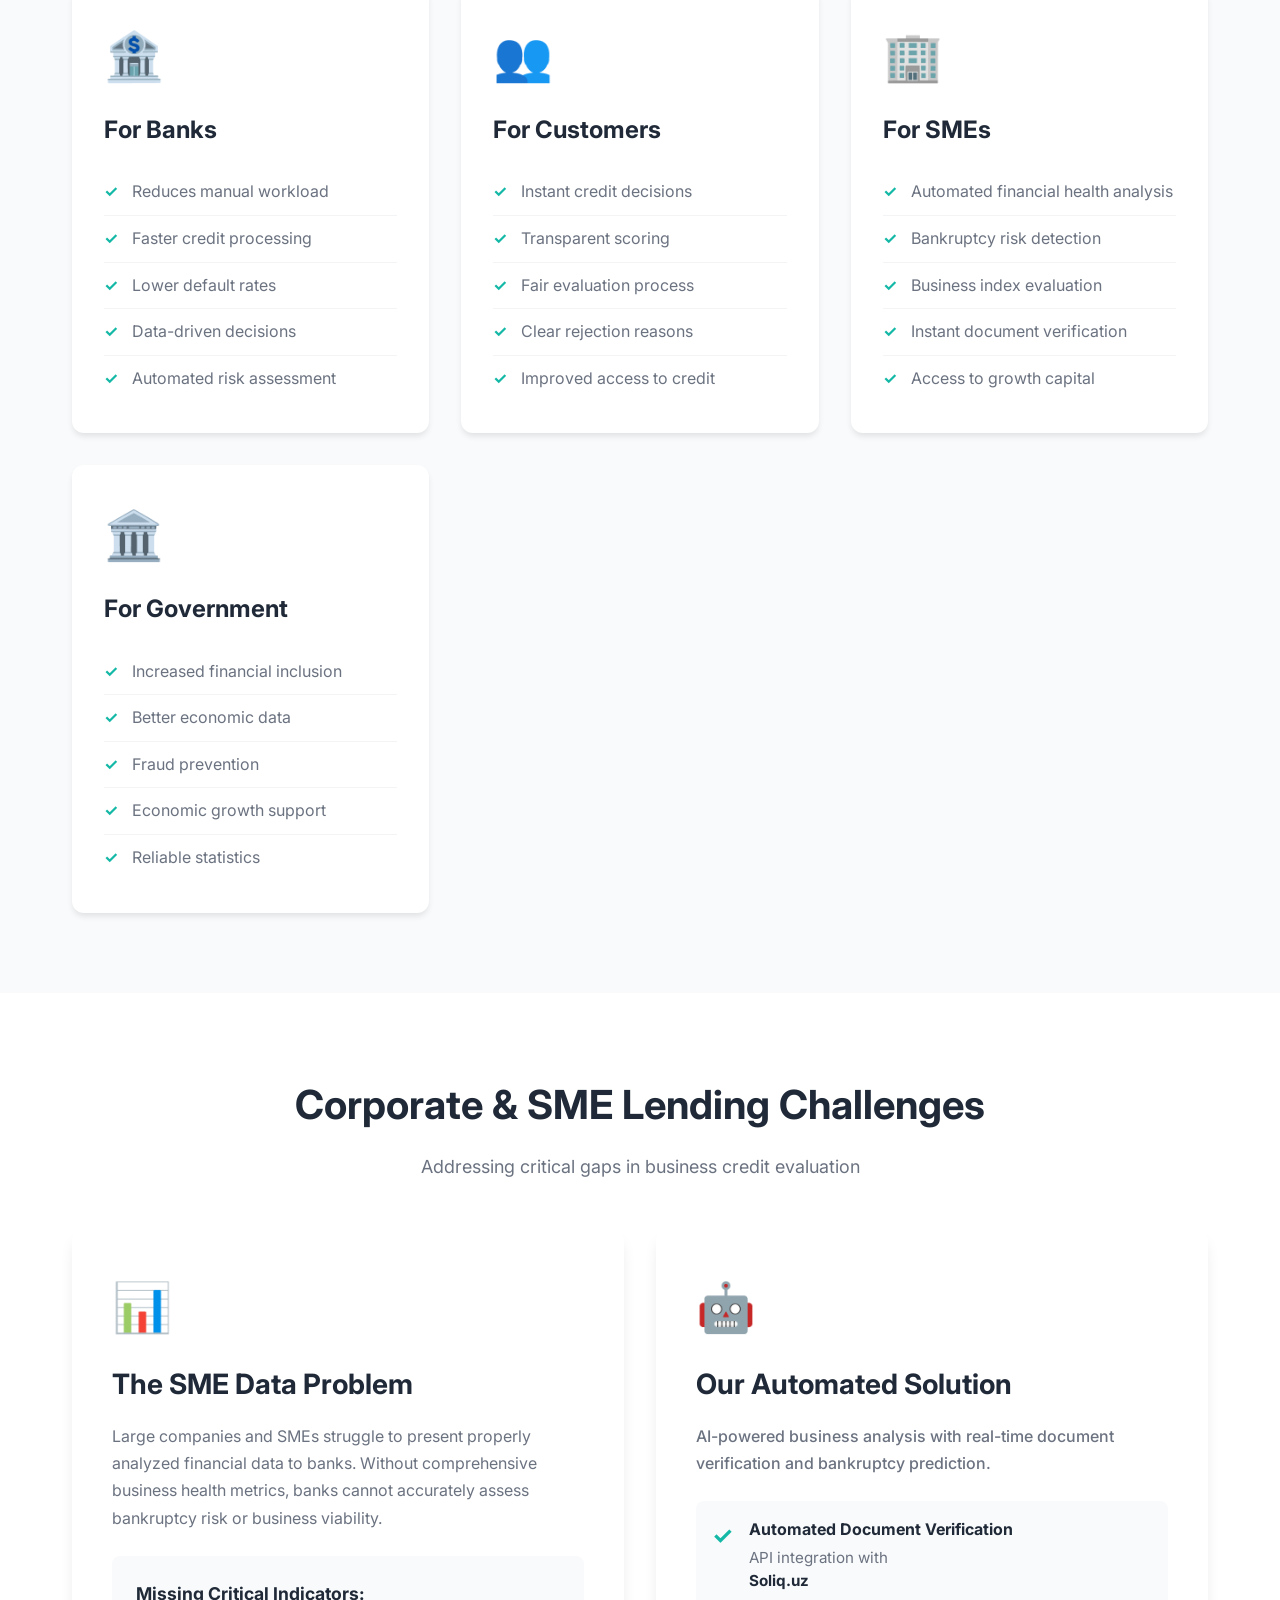
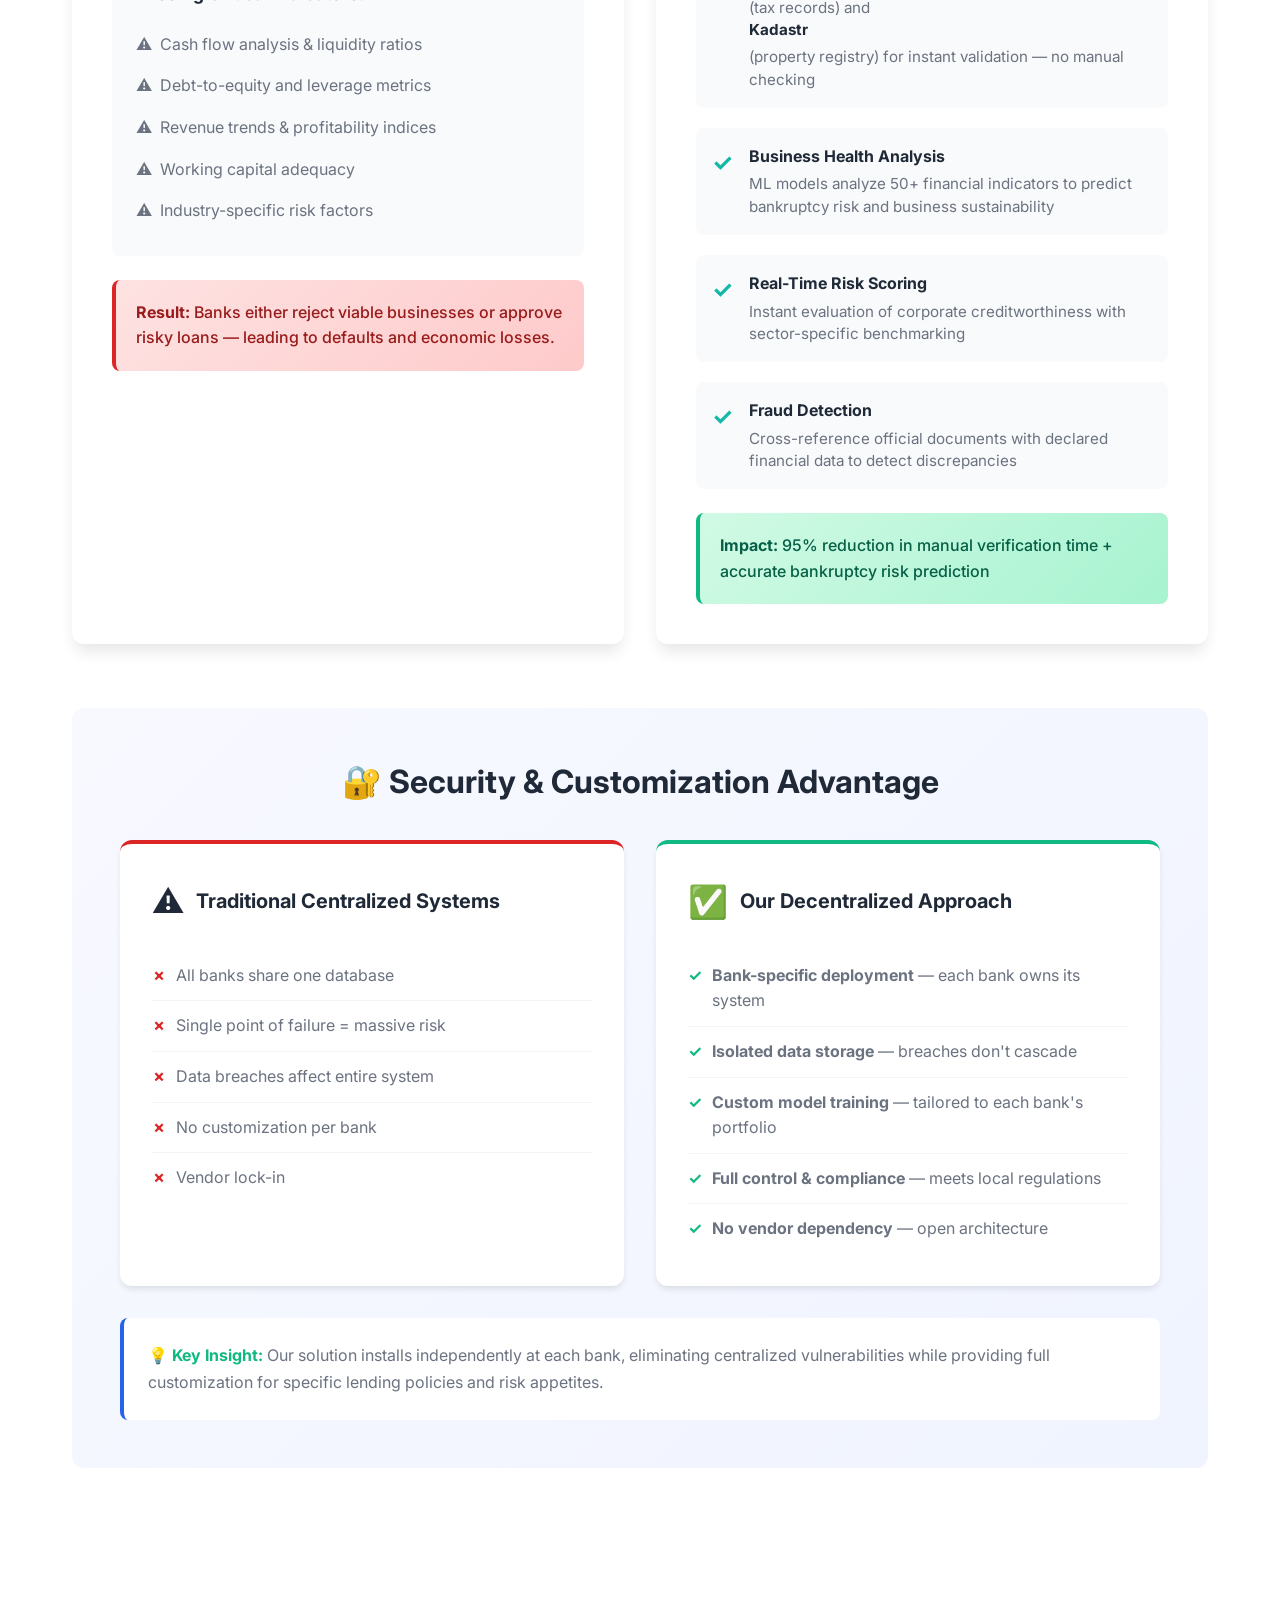
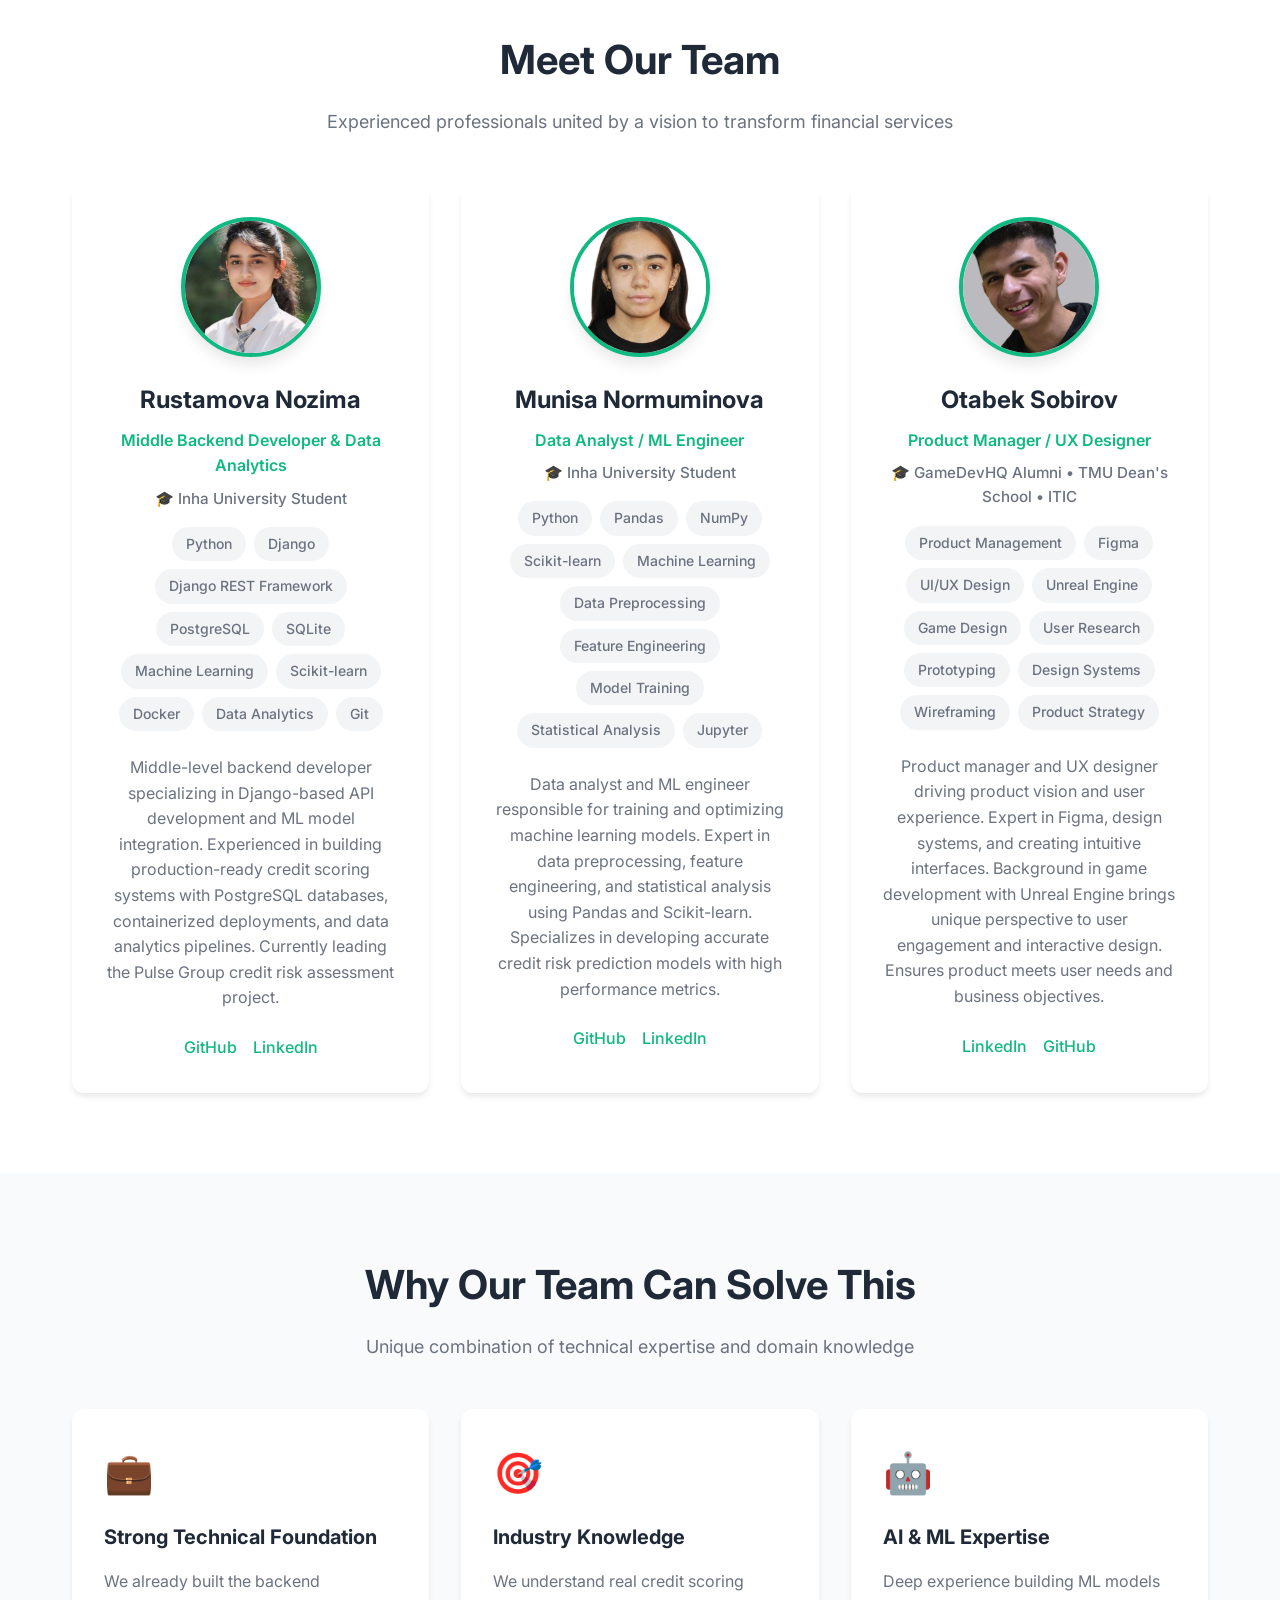
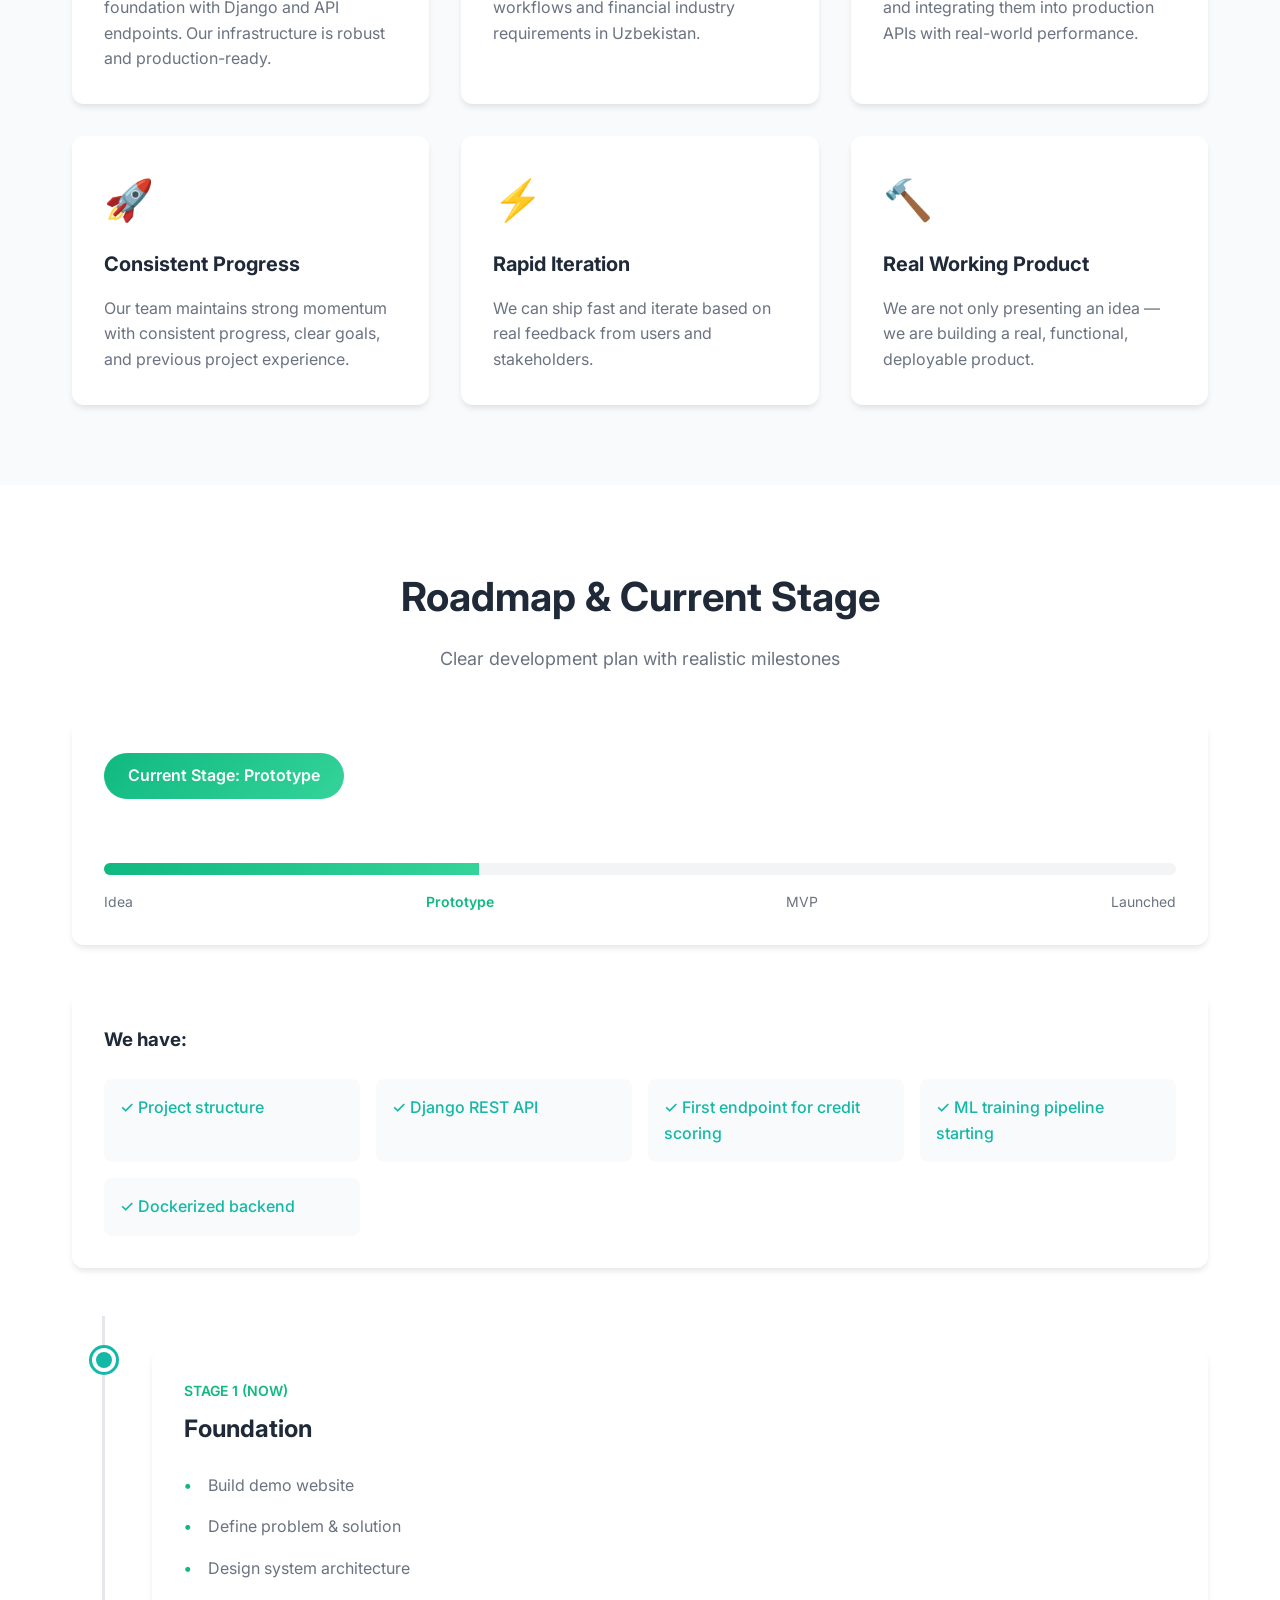
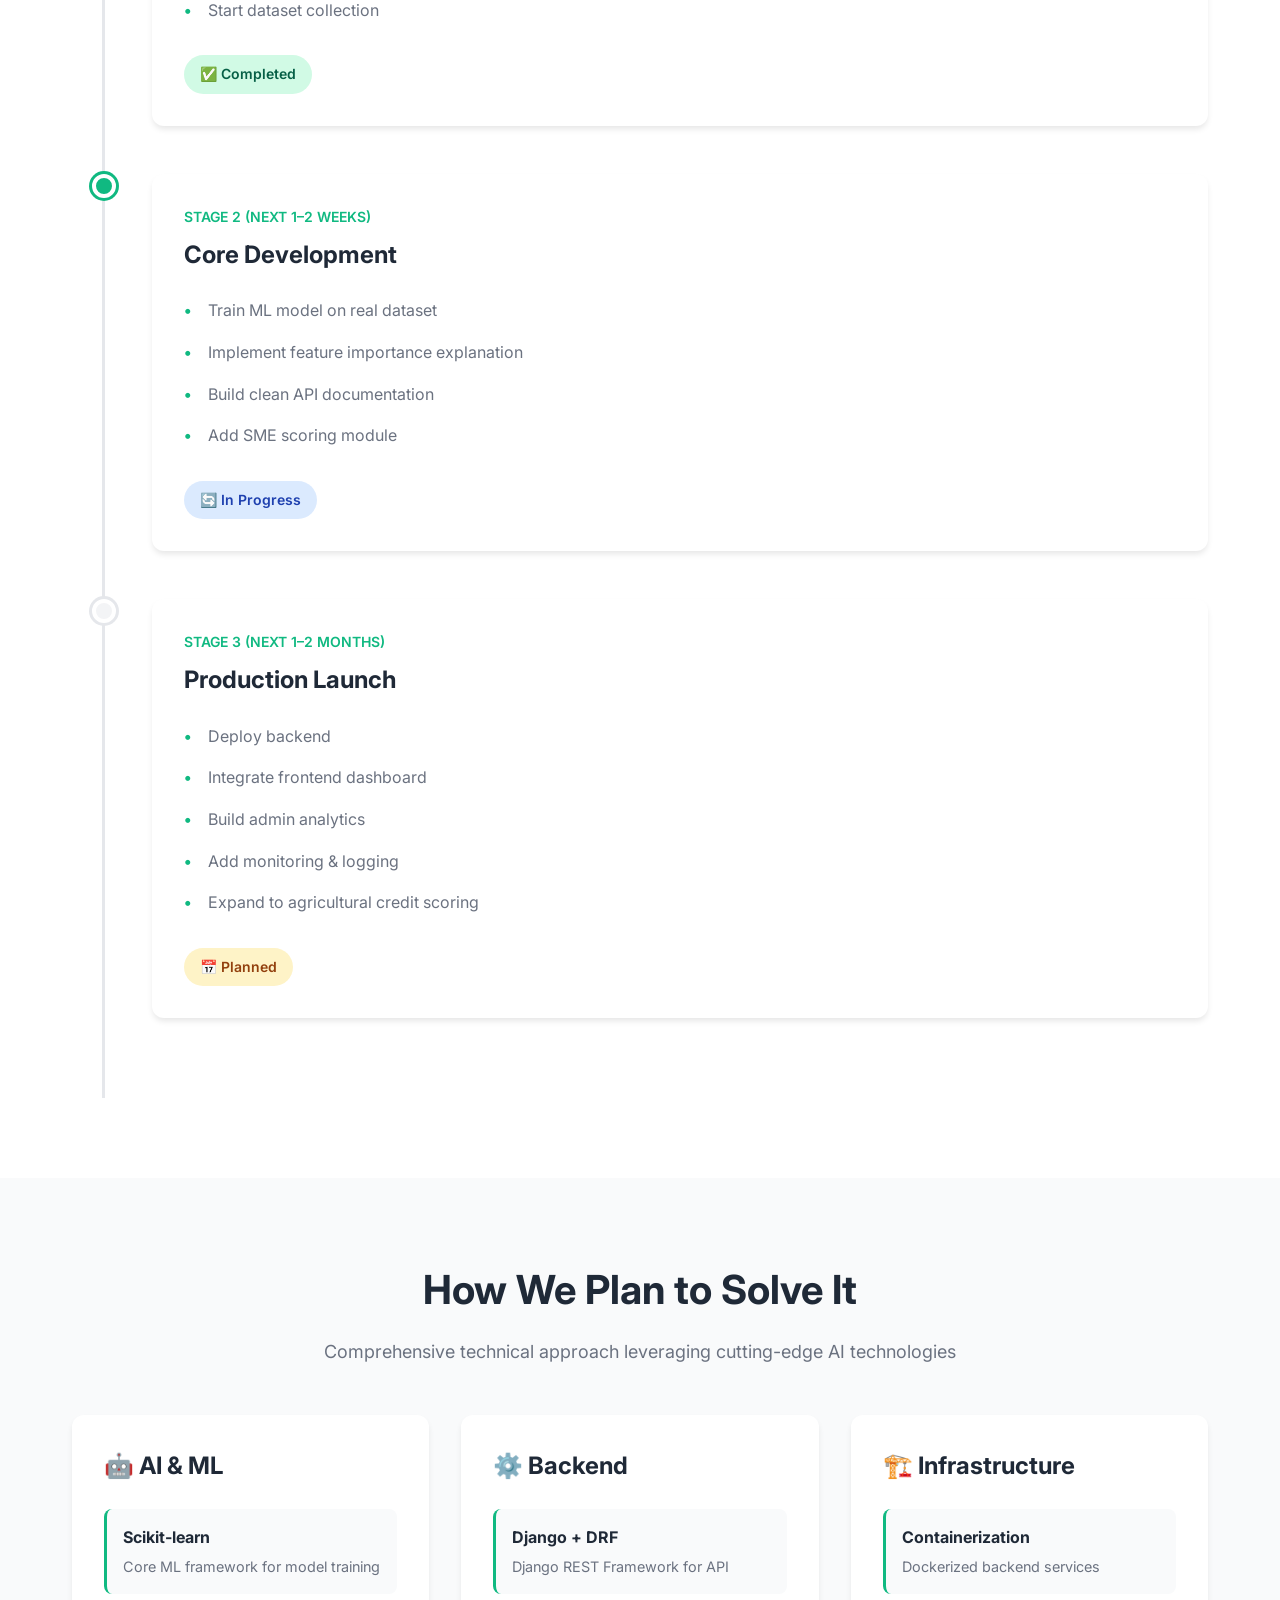
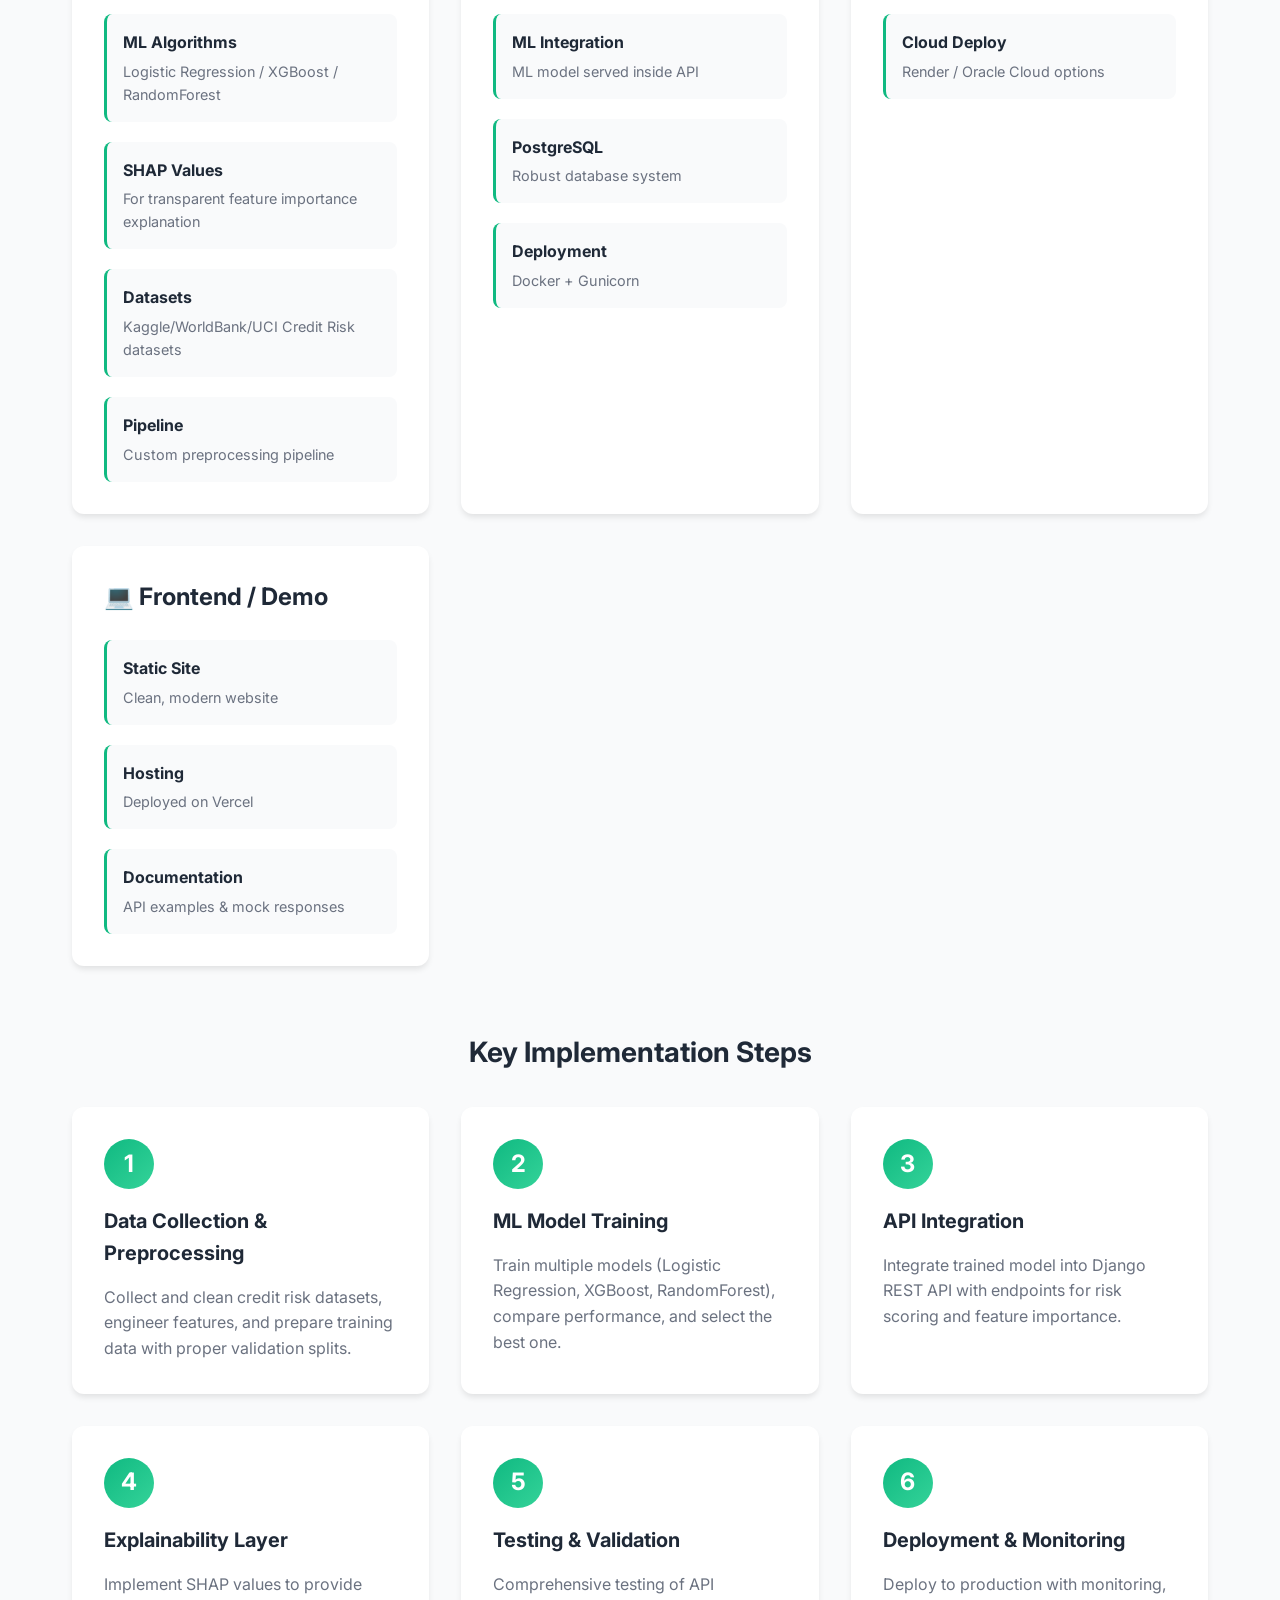
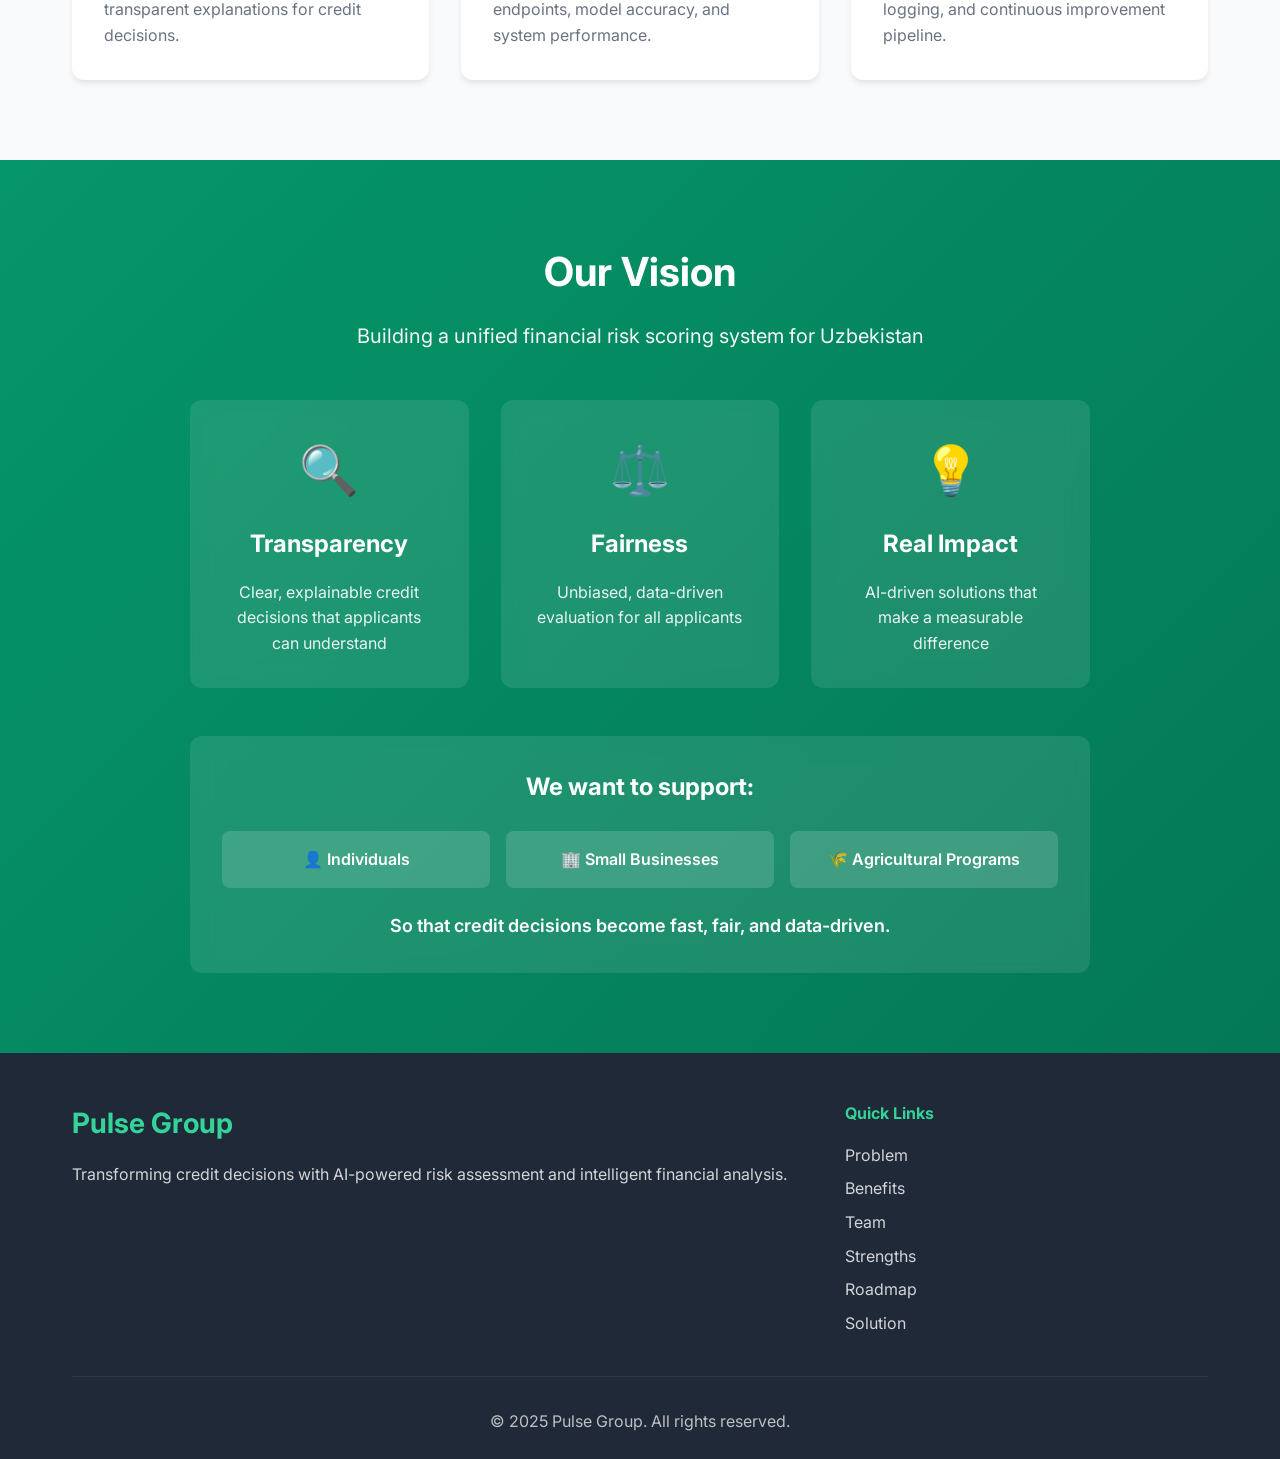
==== commit 8080f525: "Fixed Munisa's photo filename case (JPG vs jpg)" ====
--- a/index.html
+++ b/index.html
@@ -379,7 +379,7 @@
                 </div>
 
                 <div class="team-card">
-                    <img src="img/munisa.jpg" alt="Munisa Normuminova" class="team-photo">
+                    <img src="img/munisa.JPG" alt="Munisa Normuminova" class="team-photo">
                     <h3>Munisa Normuminova</h3>
                     <p class="team-role">Data Analyst / ML Engineer</p>
                     <p class="team-institution">🎓 Inha University Student</p>
